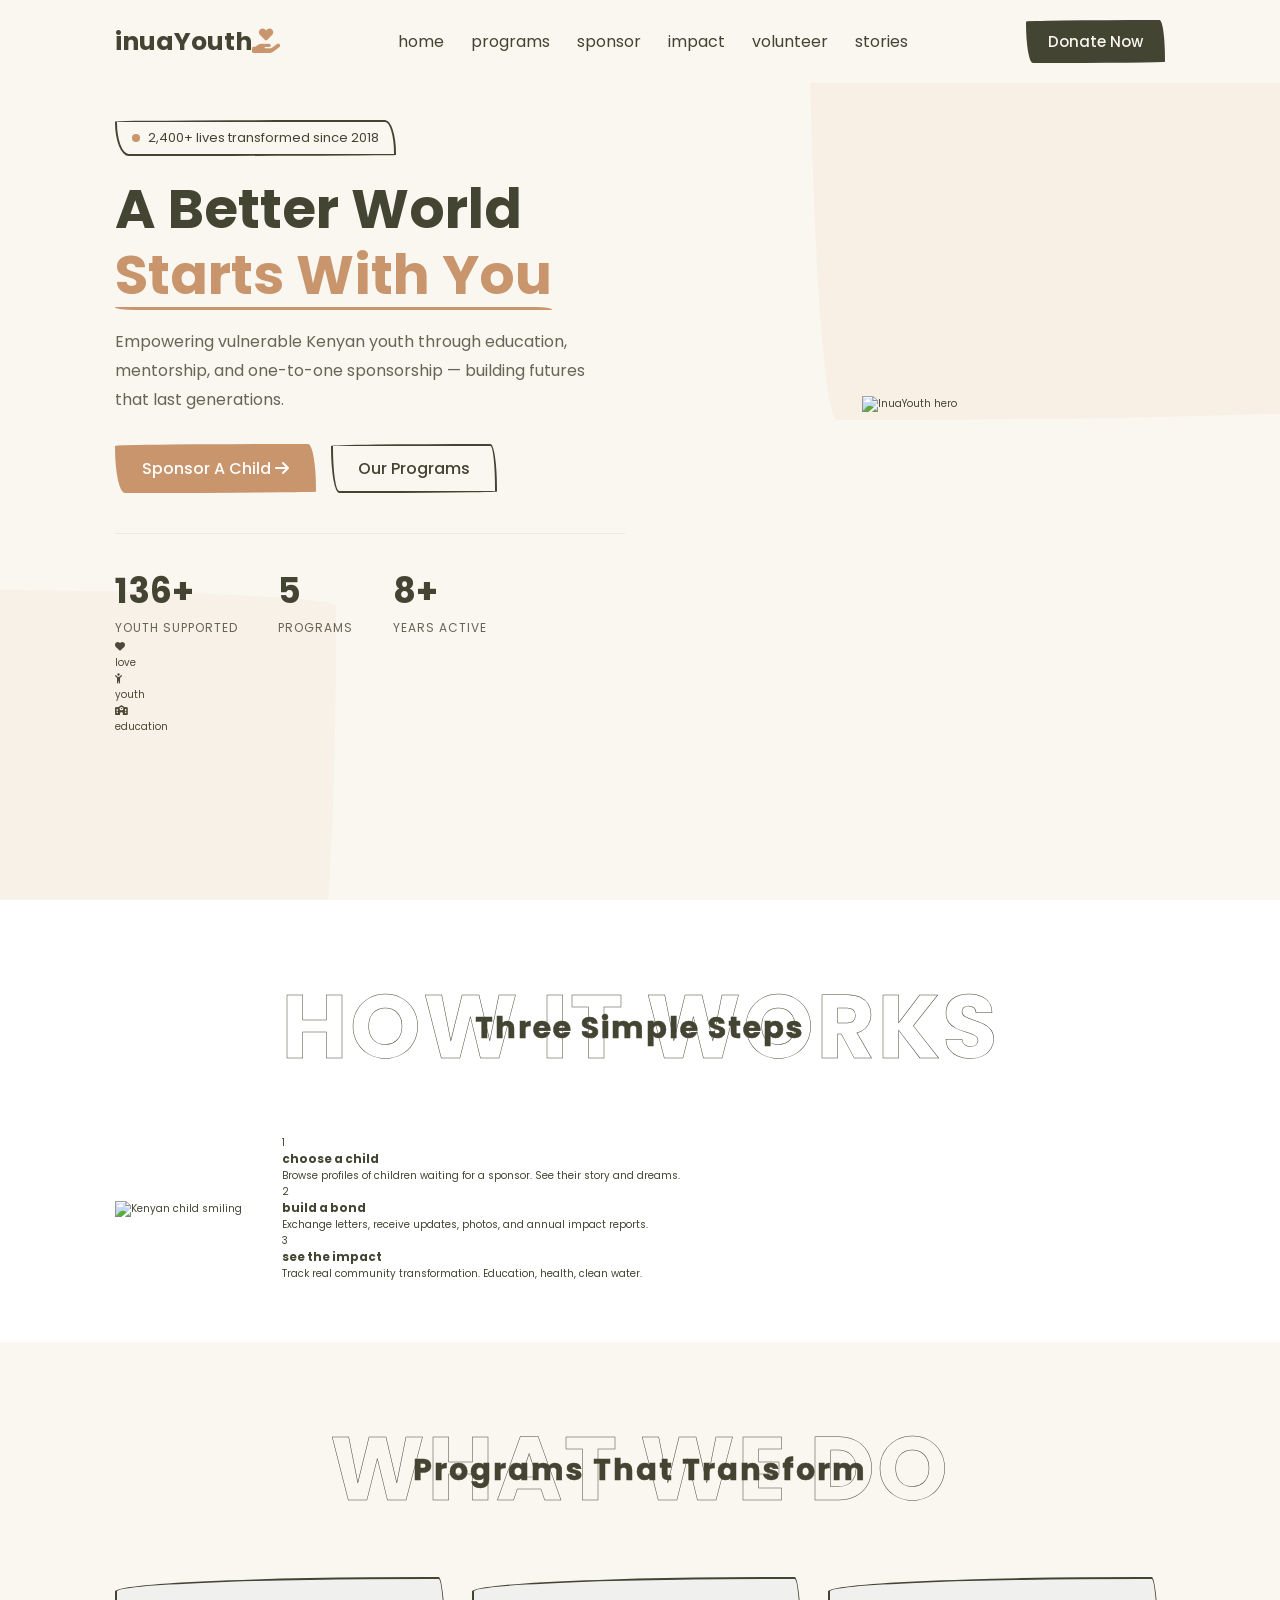
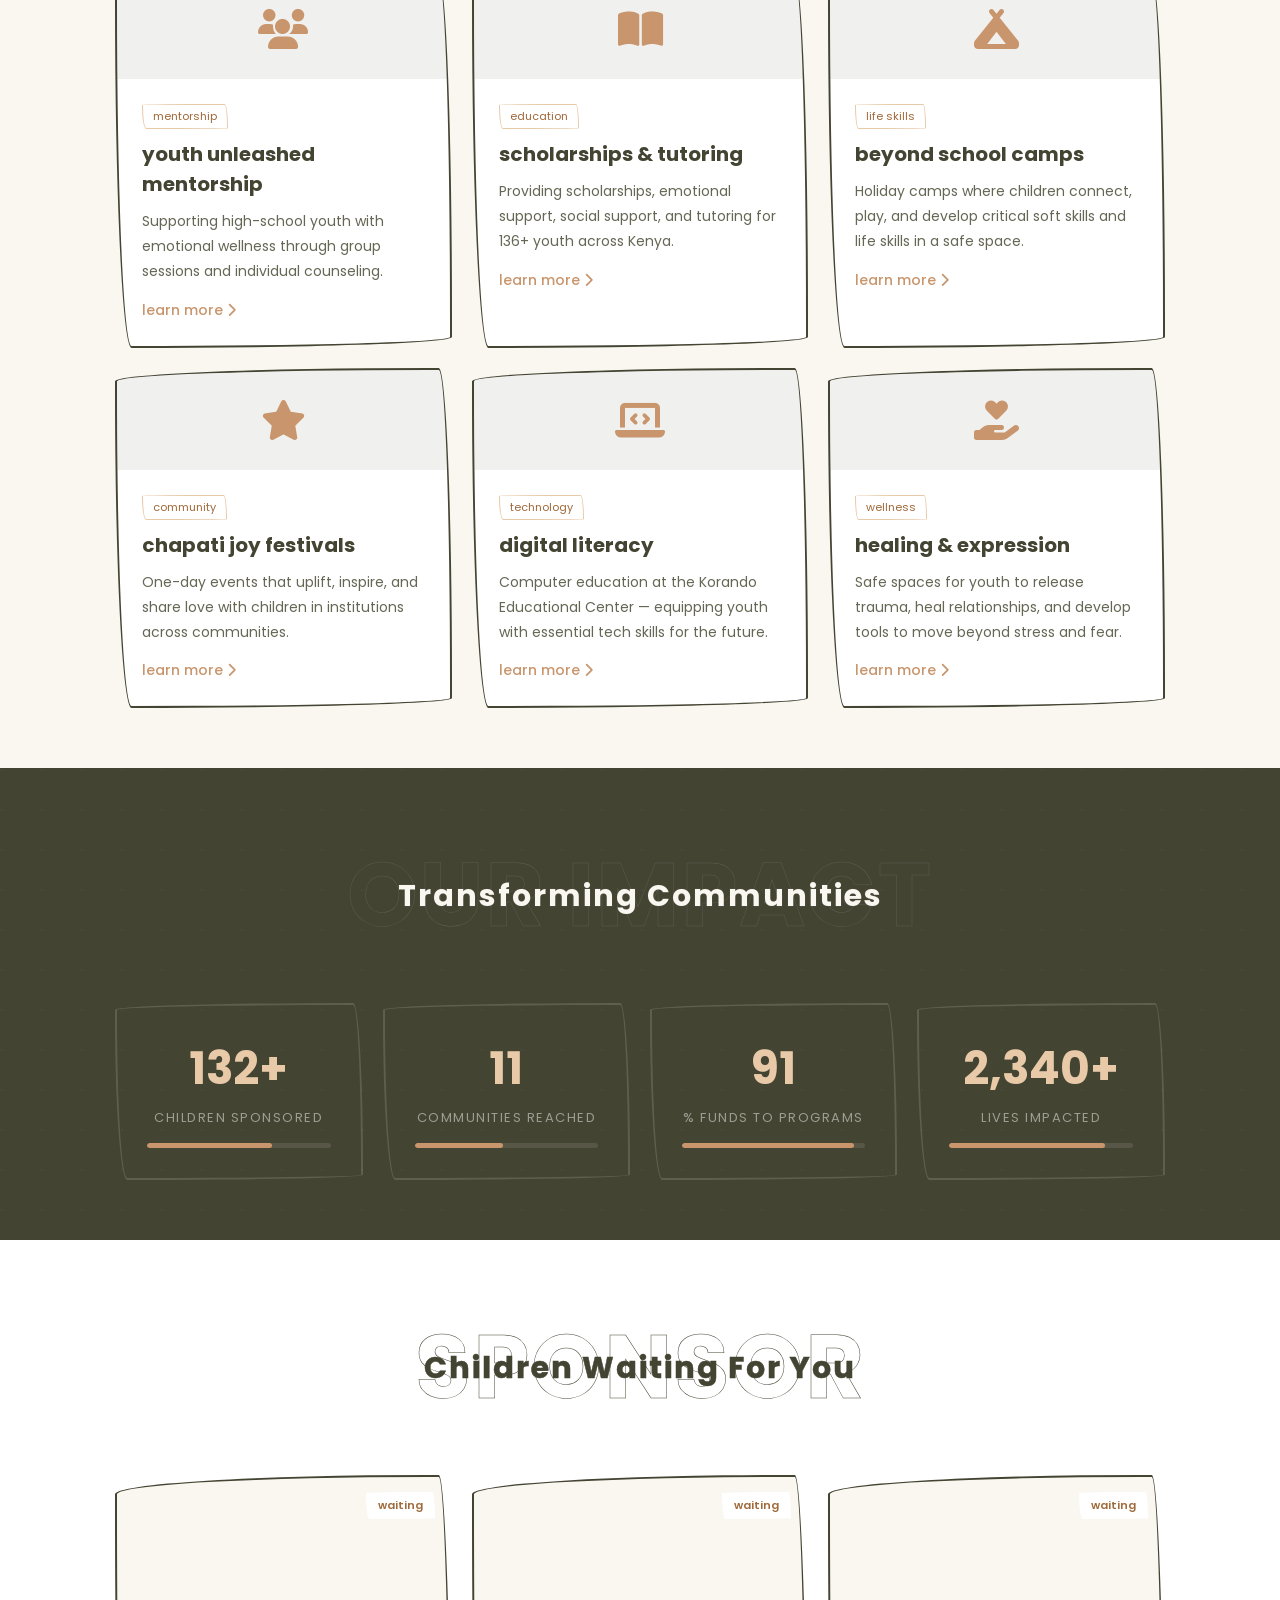
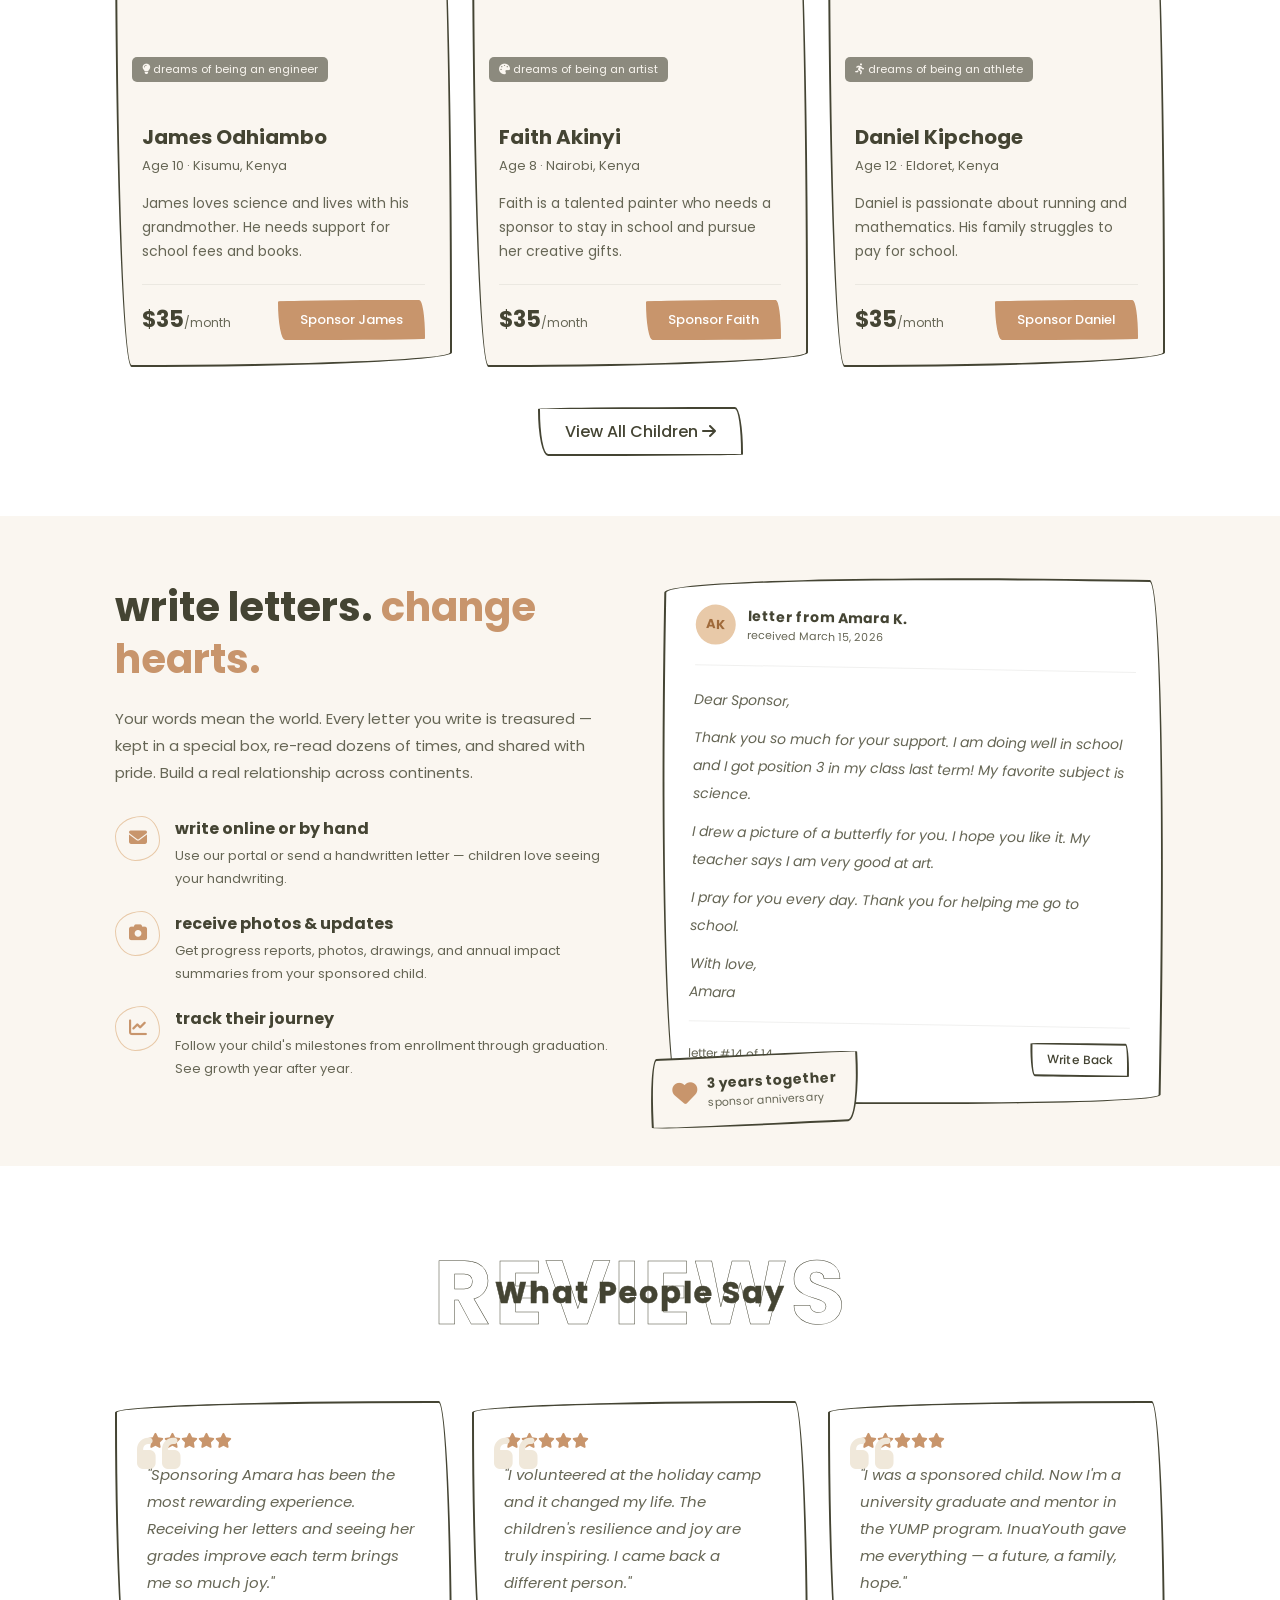
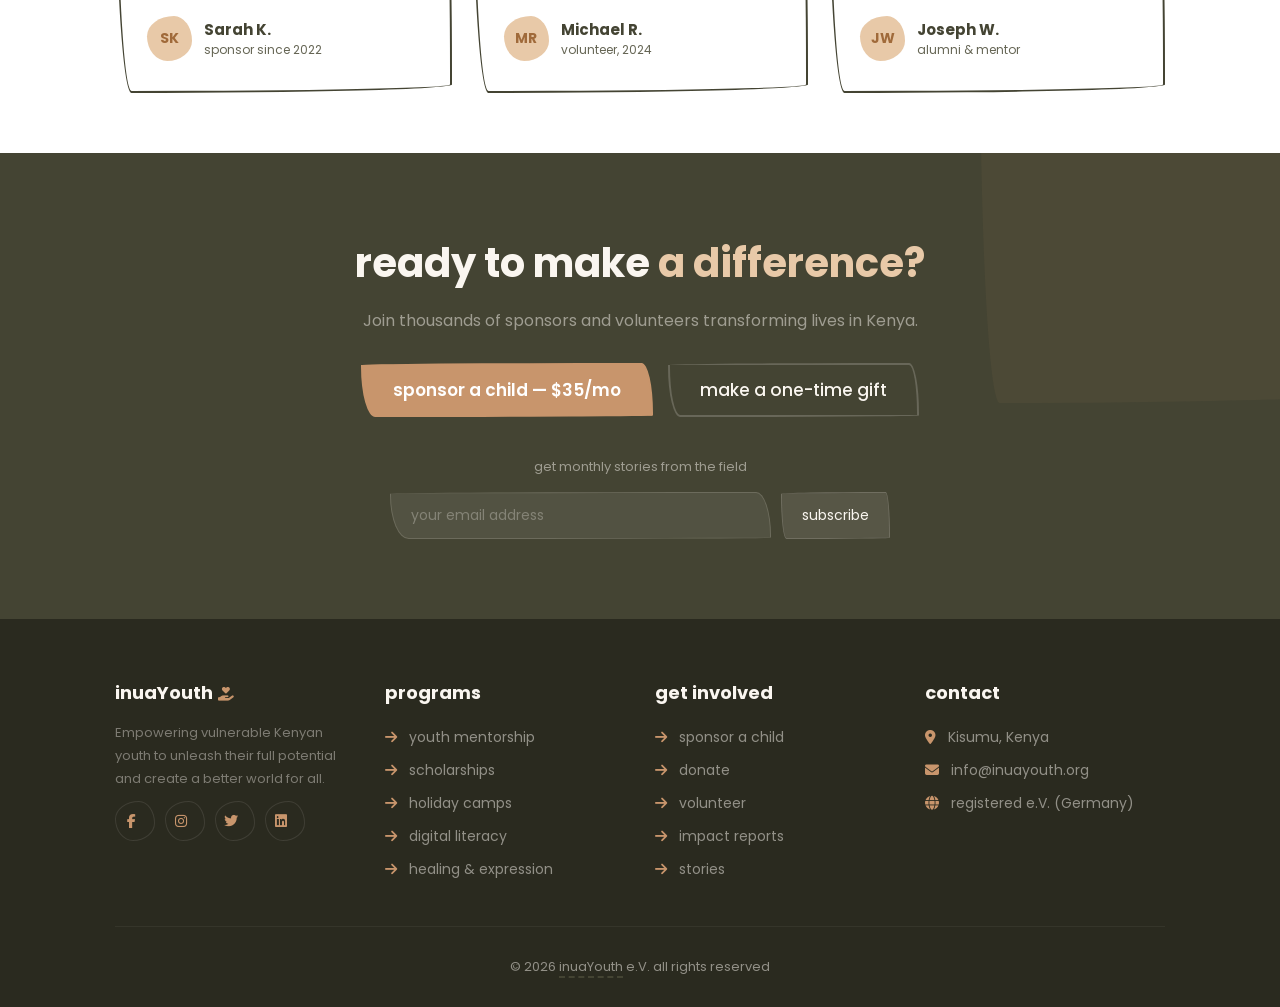
==== index.html @ d1353187 "images" ====
<!DOCTYPE html>
<html lang="en">
<head>
  <meta charset="UTF-8" />
  <meta name="viewport" content="width=device-width, initial-scale=1.0" />
  <title>InuaYouth | A Better World Starts With You</title>
  <meta name="description" content="Empowering vulnerable youth through education, mentorship, sponsorship, and community development." />
  <link rel="stylesheet" href="https://cdnjs.cloudflare.com/ajax/libs/font-awesome/6.5.1/css/all.min.css" />
  <link rel="stylesheet" href="css/styles.css" />
</head>
<body>

  <!-- HEADER -->
  <header class="header" id="navbar">
    <div id="menu-btn" class="fas fa-bars"></div>
    <a href="index.html" class="logo">inuaYouth<i class="fas fa-hand-holding-heart"></i></a>
    <nav class="navbar">
      <a href="#home">home</a>
      <a href="#programs">programs</a>
      <a href="pages/sponsor.html">sponsor</a>
      <a href="pages/community.html">impact</a>
      <a href="pages/volunteer.html">volunteer</a>
      <a href="pages/stories.html">stories</a>
    </nav>
    <a href="pages/donate.html" class="btn btn-filled">donate now</a>
  </header>

  <!-- HOME -->
  <section class="home" id="home">
    <div class="row">
      <div class="content">
        <div class="tag">
          <span class="dot"></span>
          2,400+ lives transformed since 2018
        </div>
        <h3>a better world <em>starts with you</em></h3>
        <p>Empowering vulnerable Kenyan youth through education, mentorship, and one-to-one sponsorship — building futures that last generations.</p>
        <div class="btn-group">
          <a href="pages/sponsor.html" class="btn btn-accent">sponsor a child <i class="fas fa-arrow-right"></i></a>
          <a href="#programs" class="btn">our programs</a>
        </div>
        <div class="stats">
          <div class="stat">
            <h4 class="counter" data-target="136">0</h4>
            <p>youth supported</p>
          </div>
          <div class="stat">
            <h4>5</h4>
            <p>programs</p>
          </div>
          <div class="stat">
            <h4>8+</h4>
            <p>years active</p>
          </div>
        </div>
      </div>

      <div class="image" style="flex:1 1 42rem;text-align:center;padding-top:5rem;">
        <img src="assets/images/hero-illustration.png" class="hero-float-img" alt="InuaYouth hero">
      </div>

    </div>

    <div class="image-slider">
      <div class="slider-item">
        <div class="slider-icon"><i class="fas fa-heart"></i></div>
        <span>love</span>
      </div>
      <div class="slider-item">
        <div class="slider-icon"><i class="fas fa-child-reaching"></i></div>
        <span>youth</span>
      </div>
      <div class="slider-item">
        <div class="slider-icon"><i class="fas fa-school"></i></div>
        <span>education</span>
      </div>
    </div>

  </section>

  <!-- HOW IT WORKS -->
  <section class="how-it-works">
    <h1 class="heading">how it works <span>three simple steps</span></h1>
    <div class="row" style="display:flex;align-items:center;flex-wrap:wrap;gap:4rem;">

      <div class="about-image-blob">
        <img src="https://images.unsplash.com/photo-1509099836639-18ba1795216d?w=500&auto=format&fit=crop&q=60&ixlib=rb-4.1.0&ixid=M3wxMjA3fDB8MHxzZWFyY2h8Mnx8YWZyaWNhbiUyMGNoaWxkfGVufDB8fDB8fHww" alt="Kenyan child smiling">
      </div>

      <div class="steps-compact">
        <div class="step-sm">
          <div class="num-sm">1</div>
          <div>
            <h3>choose a child</h3>
            <p>Browse profiles of children waiting for a sponsor. See their story and dreams.</p>
          </div>
        </div>
        <div class="step-sm">
          <div class="num-sm">2</div>
          <div>
            <h3>build a bond</h3>
            <p>Exchange letters, receive updates, photos, and annual impact reports.</p>
          </div>
        </div>
        <div class="step-sm">
          <div class="num-sm">3</div>
          <div>
            <h3>see the impact</h3>
            <p>Track real community transformation. Education, health, clean water.</p>
          </div>
        </div>
      </div>

    </div>
  </section>

  <!-- PROGRAMS -->
  <section class="programs" id="programs">
    <h1 class="heading">what we do <span>programs that transform</span></h1>
    <div class="box-container">
      <div class="box">
        <div class="icon-area"><i class="fas fa-users"></i></div>
        <div class="content">
          <span class="tag">mentorship</span>
          <h3>youth unleashed mentorship</h3>
          <p>Supporting high-school youth with emotional wellness through group sessions and individual counseling.</p>
          <a href="#">learn more <i class="fas fa-chevron-right"></i></a>
        </div>
      </div>
      <div class="box">
        <div class="icon-area"><i class="fas fa-book-open"></i></div>
        <div class="content">
          <span class="tag">education</span>
          <h3>scholarships & tutoring</h3>
          <p>Providing scholarships, emotional support, social support, and tutoring for 136+ youth across Kenya.</p>
          <a href="#">learn more <i class="fas fa-chevron-right"></i></a>
        </div>
      </div>
      <div class="box">
        <div class="icon-area"><i class="fas fa-campground"></i></div>
        <div class="content">
          <span class="tag">life skills</span>
          <h3>beyond school camps</h3>
          <p>Holiday camps where children connect, play, and develop critical soft skills and life skills in a safe space.</p>
          <a href="#">learn more <i class="fas fa-chevron-right"></i></a>
        </div>
      </div>
      <div class="box">
        <div class="icon-area"><i class="fas fa-star"></i></div>
        <div class="content">
          <span class="tag">community</span>
          <h3>chapati joy festivals</h3>
          <p>One-day events that uplift, inspire, and share love with children in institutions across communities.</p>
          <a href="#">learn more <i class="fas fa-chevron-right"></i></a>
        </div>
      </div>
      <div class="box">
        <div class="icon-area"><i class="fas fa-laptop-code"></i></div>
        <div class="content">
          <span class="tag">technology</span>
          <h3>digital literacy</h3>
          <p>Computer education at the Korando Educational Center — equipping youth with essential tech skills for the future.</p>
          <a href="#">learn more <i class="fas fa-chevron-right"></i></a>
        </div>
      </div>
      <div class="box">
        <div class="icon-area"><i class="fas fa-hand-holding-heart"></i></div>
        <div class="content">
          <span class="tag">wellness</span>
          <h3>healing & expression</h3>
          <p>Safe spaces for youth to release trauma, heal relationships, and develop tools to move beyond stress and fear.</p>
          <a href="#">learn more <i class="fas fa-chevron-right"></i></a>
        </div>
      </div>
    </div>
  </section>

  <!-- IMPACT -->
  <section class="impact">
    <h1 class="heading">our impact <span>transforming communities</span></h1>
    <div class="stats-grid">
      <div class="stat-box">
        <h4 class="counter" data-target="136">0</h4>
        <p>children sponsored</p>
        <div class="bar"><div class="fill" style="width:68%"></div></div>
      </div>
      <div class="stat-box">
        <h4 class="counter" data-target="12">0</h4>
        <p>communities reached</p>
        <div class="bar"><div class="fill" style="width:48%"></div></div>
      </div>
      <div class="stat-box">
        <h4 class="counter" data-target="94">0</h4>
        <p>% funds to programs</p>
        <div class="bar"><div class="fill" style="width:94%"></div></div>
      </div>
      <div class="stat-box">
        <h4 class="counter" data-target="2400">0</h4>
        <p>lives impacted</p>
        <div class="bar"><div class="fill" style="width:85%"></div></div>
      </div>
    </div>
  </section>

  <!-- SPONSOR CHILDREN -->
  <section class="sponsor-children">
    <h1 class="heading">sponsor <span>children waiting for you</span></h1>
    <div class="children-grid">
      <div class="child-card">
        <div class="card-img" style="background-image:url('https://images.unsplash.com/photo-1528502668750-88ba58015b2f?w=500&auto=format&fit=crop&q=60')">
          <span class="badge">waiting</span>
          <span class="dream"><i class="fas fa-lightbulb"></i> dreams of being an engineer</span>
        </div>
        <div class="card-body">
          <h3>James Odhiambo</h3>
          <p class="meta">Age 10 · Kisumu, Kenya</p>
          <p>James loves science and lives with his grandmother. He needs support for school fees and books.</p>
          <div class="card-footer">
            <span class="price">$35<small>/month</small></span>
            <a href="pages/sponsor.html" class="btn btn-accent" style="margin:0;padding:.8rem 2rem;font-size:1.3rem">sponsor James</a>
          </div>
        </div>
      </div>
      <div class="child-card">
        <div class="card-img" style="background-image:url('https://images.unsplash.com/photo-1559315558-6fbcbd3cf22d?w=500&auto=format&fit=crop&q=60')">
          <span class="badge">waiting</span>
          <span class="dream"><i class="fas fa-palette"></i> dreams of being an artist</span>
        </div>
        <div class="card-body">
          <h3>Faith Akinyi</h3>
          <p class="meta">Age 8 · Nairobi, Kenya</p>
          <p>Faith is a talented painter who needs a sponsor to stay in school and pursue her creative gifts.</p>
          <div class="card-footer">
            <span class="price">$35<small>/month</small></span>
            <a href="pages/sponsor.html" class="btn btn-accent" style="margin:0;padding:.8rem 2rem;font-size:1.3rem">sponsor Faith</a>
          </div>
        </div>
      </div>
      <div class="child-card">
        <div class="card-img" style="background-image:url('https://images.unsplash.com/photo-1617057119499-aea7d3eaef02?w=500&auto=format&fit=crop&q=60')">
          <span class="badge">waiting</span>
          <span class="dream"><i class="fas fa-running"></i> dreams of being an athlete</span>
        </div>
        <div class="card-body">
          <h3>Daniel Kipchoge</h3>
          <p class="meta">Age 12 · Eldoret, Kenya</p>
          <p>Daniel is passionate about running and mathematics. His family struggles to pay for school.</p>
          <div class="card-footer">
            <span class="price">$35<small>/month</small></span>
            <a href="pages/sponsor.html" class="btn btn-accent" style="margin:0;padding:.8rem 2rem;font-size:1.3rem">sponsor Daniel</a>
          </div>
        </div>
      </div>
    </div>
    <div style="text-align:center;margin-top:4rem;">
      <a href="pages/sponsor.html" class="btn">view all children <i class="fas fa-arrow-right"></i></a>
    </div>
  </section>

  <!-- LETTERS -->
  <section class="letters">
    <div class="row">
      <div class="content">
        <h2>write letters. <em>change hearts.</em></h2>
        <p>Your words mean the world. Every letter you write is treasured — kept in a special box, re-read dozens of times, and shared with pride. Build a real relationship across continents.</p>
        <div class="features">
          <div class="feature">
            <div class="icon"><i class="fas fa-envelope"></i></div>
            <div>
              <h4>write online or by hand</h4>
              <p>Use our portal or send a handwritten letter — children love seeing your handwriting.</p>
            </div>
          </div>
          <div class="feature">
            <div class="icon"><i class="fas fa-camera"></i></div>
            <div>
              <h4>receive photos & updates</h4>
              <p>Get progress reports, photos, drawings, and annual impact summaries from your sponsored child.</p>
            </div>
          </div>
          <div class="feature">
            <div class="icon"><i class="fas fa-chart-line"></i></div>
            <div>
              <h4>track their journey</h4>
              <p>Follow your child's milestones from enrollment through graduation. See growth year after year.</p>
            </div>
          </div>
        </div>
      </div>

      <div class="image">
        <div class="letter-card">
          <div class="letter-header">
            <div class="avatar">AK</div>
            <div>
              <h4>letter from Amara K.</h4>
              <p>received March 15, 2026</p>
            </div>
          </div>
          <div class="letter-body">
            <p>Dear Sponsor,</p>
            <p>Thank you so much for your support. I am doing well in school and I got position 3 in my class last term! My favorite subject is science.</p>
            <p>I drew a picture of a butterfly for you. I hope you like it. My teacher says I am very good at art.</p>
            <p>I pray for you every day. Thank you for helping me go to school.</p>
            <p>With love,<br>Amara</p>
          </div>
          <div class="letter-footer">
            <span>letter #14 of 14</span>
            <a href="#" class="btn" style="margin:0;padding:.6rem 1.5rem;font-size:1.2rem">write back</a>
          </div>
        </div>
        <div class="anniversary-badge">
          <i class="fas fa-heart"></i>
          <div>
            <h5>3 years together</h5>
            <p>sponsor anniversary</p>
          </div>
        </div>
      </div>
    </div>
  </section>

  <!-- REVIEWS -->
  <section class="reviews">
    <h1 class="heading">reviews <span>what people say</span></h1>
    <div class="review-grid">
      <div class="review-box">
        <span class="quote-mark"><i class="fas fa-quote-left"></i></span>
        <div class="stars">
          <i class="fas fa-star"></i><i class="fas fa-star"></i><i class="fas fa-star"></i><i class="fas fa-star"></i><i class="fas fa-star"></i>
        </div>
        <p>"Sponsoring Amara has been the most rewarding experience. Receiving her letters and seeing her grades improve each term brings me so much joy."</p>
        <div class="reviewer">
          <div class="avatar">SK</div>
          <div>
            <h4>Sarah K.</h4>
            <span>sponsor since 2022</span>
          </div>
        </div>
      </div>
      <div class="review-box">
        <span class="quote-mark"><i class="fas fa-quote-left"></i></span>
        <div class="stars">
          <i class="fas fa-star"></i><i class="fas fa-star"></i><i class="fas fa-star"></i><i class="fas fa-star"></i><i class="fas fa-star"></i>
        </div>
        <p>"I volunteered at the holiday camp and it changed my life. The children's resilience and joy are truly inspiring. I came back a different person."</p>
        <div class="reviewer">
          <div class="avatar">MR</div>
          <div>
            <h4>Michael R.</h4>
            <span>volunteer, 2024</span>
          </div>
        </div>
      </div>
      <div class="review-box">
        <span class="quote-mark"><i class="fas fa-quote-left"></i></span>
        <div class="stars">
          <i class="fas fa-star"></i><i class="fas fa-star"></i><i class="fas fa-star"></i><i class="fas fa-star"></i><i class="fas fa-star"></i>
        </div>
        <p>"I was a sponsored child. Now I'm a university graduate and mentor in the YUMP program. InuaYouth gave me everything — a future, a family, hope."</p>
        <div class="reviewer">
          <div class="avatar">JW</div>
          <div>
            <h4>Joseph W.</h4>
            <span>alumni & mentor</span>
          </div>
        </div>
      </div>
    </div>
  </section>

  <!-- CTA -->
  <section class="cta">
    <h2>ready to make <em>a difference?</em></h2>
    <p>Join thousands of sponsors and volunteers transforming lives in Kenya.</p>
    <div class="btn-group">
      <a href="pages/sponsor.html" class="btn-cta">sponsor a child — $35/mo</a>
      <a href="pages/donate.html" class="btn-outline">make a one-time gift</a>
    </div>
    <div class="newsletter">
      <p>get monthly stories from the field</p>
      <form onsubmit="event.preventDefault();this.querySelector('button').textContent='subscribed!';this.querySelector('input').value='';">
        <input type="email" placeholder="your email address" />
        <button type="submit">subscribe</button>
      </form>
    </div>
  </section>

  <!-- FOOTER -->
  <section class="footer">
    <div class="box-container">
      <div class="box">
        <h3>inuaYouth<i class="fas fa-hand-holding-heart" style="color:var(--accent);margin-left:.5rem;font-size:1.4rem"></i></h3>
        <p style="font-size:1.3rem;line-height:1.8;color:rgba(250,246,240,.4)">Empowering vulnerable Kenyan youth to unleash their full potential and create a better world for all.</p>
        <div class="social-links">
          <a href="#"><i class="fab fa-facebook-f"></i></a>
          <a href="#"><i class="fab fa-instagram"></i></a>
          <a href="#"><i class="fab fa-twitter"></i></a>
          <a href="#"><i class="fab fa-linkedin"></i></a>
        </div>
      </div>
      <div class="box">
        <h3>programs</h3>
        <a href="#"><i class="fas fa-arrow-right"></i> youth mentorship</a>
        <a href="#"><i class="fas fa-arrow-right"></i> scholarships</a>
        <a href="#"><i class="fas fa-arrow-right"></i> holiday camps</a>
        <a href="#"><i class="fas fa-arrow-right"></i> digital literacy</a>
        <a href="#"><i class="fas fa-arrow-right"></i> healing & expression</a>
      </div>
      <div class="box">
        <h3>get involved</h3>
        <a href="pages/sponsor.html"><i class="fas fa-arrow-right"></i> sponsor a child</a>
        <a href="pages/donate.html"><i class="fas fa-arrow-right"></i> donate</a>
        <a href="pages/volunteer.html"><i class="fas fa-arrow-right"></i> volunteer</a>
        <a href="pages/community.html"><i class="fas fa-arrow-right"></i> impact reports</a>
        <a href="pages/stories.html"><i class="fas fa-arrow-right"></i> stories</a>
      </div>
      <div class="box">
        <h3>contact</h3>
        <a href="#"><i class="fas fa-map-marker-alt"></i> Kisumu, Kenya</a>
        <a href="#"><i class="fas fa-envelope"></i> info@inuayouth.org</a>
        <a href="#"><i class="fas fa-globe"></i> registered e.V. (Germany)</a>
      </div>
    </div>
    <div class="credit">&copy; 2026 <span style="border-bottom:var(--border-hover)">inuaYouth</span> e.V. all rights reserved</div>
  </section>

  <script src="js/main.js"></script>
</body>
</html>
---- css/styles.css ----
@import url('https://fonts.googleapis.com/css2?family=Poppins:wght@100;300;400;500;600;700;800&display=swap');

:root {
  --main: #443;
  --main-light: #665;
  --main-faded: rgba(68,68,51,0.08);
  --accent: #c8956c;
  --accent-light: #e8c9a8;
  --accent-dark: #a06a3a;
  --cream: #faf6f0;
  --cream-dark: #f0e8da;
  --white: #fff;
  --blob: 95% 4% 97% 5% / 4% 94% 3% 95%;
  --blob-hover: 4% 95% 6% 95% / 95% 4% 92% 5%;
  --blob-soft: 60% 40% 55% 45% / 45% 55% 45% 55%;
  --border: .2rem solid var(--main);
  --border-hover: .2rem dashed var(--main);
  --border-accent: .2rem solid var(--accent);
}

* {
  font-family: 'Poppins', sans-serif;
  margin: 0; padding: 0;
  box-sizing: border-box;
  outline: none; border: none; text-decoration: none;
}

html {
  font-size: 62.5%;
  overflow-x: hidden;
  scroll-padding-top: 7rem;
  scroll-behavior: smooth;
}

body {
  background: var(--cream);
  color: var(--main);
}

::selection {
  background: var(--accent);
  color: var(--white);
}

::-webkit-scrollbar { width: 8px; }
::-webkit-scrollbar-track { background: var(--cream); }
::-webkit-scrollbar-thumb { background: var(--main); border-radius: 4px; }

/* ===== REUSABLE ===== */

.section-padding { padding: 6rem 9%; }

.heading {
  font-size: 9rem;
  text-transform: uppercase;
  color: transparent;
  -webkit-text-stroke: .05rem var(--main);
  letter-spacing: .2rem;
  text-align: center;
  pointer-events: none;
  position: relative;
  margin-bottom: 4rem;
}
.heading span {
  position: absolute;
  top: 50%; left: 50%;
  transform: translate(-50%, -50%);
  width: 100%;
  color: var(--main);
  font-size: 3rem;
  text-transform: capitalize;
}

.btn {
  display: inline-block;
  padding: 1rem 2.5rem;
  border: var(--border);
  border-radius: var(--blob);
  color: var(--main);
  background: none;
  cursor: pointer;
  font-size: 1.6rem;
  font-weight: 500;
  text-transform: capitalize;
  transition: all .3s ease;
}
.btn:hover {
  border-radius: var(--blob-hover);
  border: var(--border-hover);
}
.btn-filled {
  background: var(--main);
  color: var(--cream);
  border-color: var(--main);
}
.btn-filled:hover {
  background: var(--main-light);
  border-color: var(--main-light);
  border-style: dashed;
  border-radius: var(--blob-hover);
}
.btn-accent {
  background: var(--accent);
  color: var(--white);
  border-color: var(--accent);
}
.btn-accent:hover {
  background: var(--accent-dark);
  border-color: var(--accent-dark);
  border-style: dashed;
  border-radius: var(--blob-hover);
}

/* ===== ANIMATIONS ===== */

@keyframes float {
  0%,100% { transform: translateY(0); }
  50% { transform: translateY(-2rem); }
}
@keyframes float-slow {
  0%,100% { transform: translateY(0) rotate(0deg); }
  50% { transform: translateY(-3rem) rotate(2deg); }
}
@keyframes morph {
  0%,100% { border-radius: var(--blob); }
  50% { border-radius: var(--blob-hover); }
}
@keyframes fade-up {
  from { opacity: 0; transform: translateY(3rem); }
  to { opacity: 1; transform: translateY(0); }
}
@keyframes pulse-dot {
  0%,100% { transform: scale(1); opacity: 1; }
  50% { transform: scale(1.5); opacity: .5; }
}

.animate-float { animation: float 4s ease-in-out infinite; }
.animate-float-slow { animation: float-slow 6s ease-in-out infinite; }
.animate-morph { animation: morph 8s ease-in-out infinite; }

/* Scroll reveal */
.reveal {
  opacity: 0; transform: translateY(3rem);
  transition: opacity .8s ease, transform .8s ease;
}
.reveal.visible { opacity: 1; transform: translateY(0); }

/* ===== HEADER ===== */

.header {
  position: fixed; top: 0; left: 0; right: 0;
  display: flex; align-items: center; justify-content: space-between;
  z-index: 1000;
  background: var(--cream);
  padding: 2rem 9%;
  transition: all .3s ease;
}
.header.scrolled {
  box-shadow: 0 .5rem 2rem rgba(68,68,51,.08);
  padding: 1.5rem 9%;
}
.header .logo {
  color: var(--main);
  font-size: 2.5rem;
  font-weight: 700;
}
.header .logo i { color: var(--accent); }
.header .navbar a {
  margin: 0 1.2rem;
  font-size: 1.6rem;
  color: var(--main);
  font-weight: 400;
  position: relative;
}
.header .navbar a::after {
  content: '';
  position: absolute; bottom: -.3rem; left: 0;
  width: 0; height: 2px;
  background: var(--accent);
  transition: width .3s ease;
}
.header .navbar a:hover::after,
.header .navbar a.active::after { width: 100%; }
.header .btn { margin-top: 0; font-size: 1.5rem; padding: .8rem 2rem; }

#menu-btn {
  font-size: 2.5rem; color: var(--main);
  cursor: pointer; display: none;
}

/* ===== HOME ===== */

.home {
  min-height: 100vh;
  padding: 12rem 9% 6rem;
  position: relative;
  overflow: hidden;
}
.home::before {
  content: '';
  position: absolute; top: -20%; right: -10%;
  width: 60rem; height: 60rem;
  background: var(--accent-light);
  border-radius: var(--blob);
  opacity: .15;
  animation: morph 12s ease-in-out infinite;
}
.home::after {
  content: '';
  position: absolute; bottom: -10%; left: -5%;
  width: 40rem; height: 40rem;
  background: var(--accent);
  border-radius: var(--blob-hover);
  opacity: .06;
  animation: morph 10s ease-in-out infinite reverse;
}
.home .row {
  display: flex; align-items: center;
  flex-wrap: wrap; gap: 3rem;
  position: relative; z-index: 1;
}
.home .row .content { flex: 1 1 42rem; }
.home .row .content .tag {
  display: inline-flex; align-items: center; gap: .8rem;
  padding: .6rem 1.5rem;
  border: var(--border);
  border-radius: var(--blob);
  font-size: 1.3rem;
  margin-bottom: 2rem;
}
.home .row .content .tag .dot {
  width: .8rem; height: .8rem;
  background: var(--accent);
  border-radius: 50%;
  animation: pulse-dot 2s infinite;
}
.home .row .content h3 {
  font-size: 5.5rem;
  color: var(--main);
  text-transform: capitalize;
  line-height: 1.2;
  margin-bottom: 2rem;
}
.home .row .content h3 em {
  color: var(--accent);
  font-style: normal;
  position: relative;
}
.home .row .content h3 em::after {
  content: '';
  position: absolute; bottom: .3rem; left: 0;
  width: 100%; height: .3rem;
  background: var(--accent);
  border-radius: var(--blob);
}
.home .row .content p {
  font-size: 1.6rem;
  color: var(--main-light);
  line-height: 1.8;
  max-width: 50rem;
  margin-bottom: 3rem;
}
.home .row .content .btn-group {
  display: flex; flex-wrap: wrap; gap: 1.5rem;
}
.home .row .content .stats {
  display: flex; gap: 4rem;
  margin-top: 4rem; padding-top: 3rem;
  border-top: 1px solid var(--main-faded);
}
.home .row .content .stats .stat h4 {
  font-size: 3.5rem; color: var(--main);
}
.home .row .content .stats .stat p {
  font-size: 1.2rem; color: var(--main-light);
  text-transform: uppercase; letter-spacing: .1rem;
  margin: 0;
}
.home .row .image {
  flex: 1 1 42rem;
  text-align: center;
  position: relative;
}
.home .row .image .hero-card {
  background: var(--white);
  border: var(--border);
  border-radius: var(--blob);
  padding: 3rem;
  max-width: 40rem;
  margin: 0 auto;
  animation: float 6s ease-in-out infinite;
  position: relative;
}
.home .row .image .hero-card .quote-icon {
  position: absolute; top: 1.5rem; left: 2rem;
  font-size: 4rem; color: var(--cream-dark);
}
.home .row .image .hero-card .child-info {
  display: flex; align-items: center; gap: 1.5rem;
  margin-bottom: 2rem;
}
.home .row .image .hero-card .child-info .avatar {
  width: 6rem; height: 6rem;
  border-radius: var(--blob);
  background: var(--accent-light);
  display: flex; align-items: center; justify-content: center;
  font-size: 2rem; font-weight: 700; color: var(--accent-dark);
}
.home .row .image .hero-card .child-info h4 { font-size: 1.8rem; }
.home .row .image .hero-card .child-info p { font-size: 1.3rem; color: var(--main-light); margin: 0; }
.home .row .image .hero-card blockquote {
  font-size: 1.5rem; color: var(--main-light);
  line-height: 1.8; font-style: italic;
  margin-bottom: 2rem;
}
.home .row .image .hero-card .card-stats {
  display: flex; gap: 1rem;
}
.home .row .image .hero-card .card-stats .card-stat {
  flex: 1;
  padding: 1rem;
  border: 1px solid var(--main-faded);
  border-radius: var(--blob-soft);
  text-align: center;
}
.home .row .image .hero-card .card-stats .card-stat h5 {
  font-size: 1.6rem; color: var(--accent);
}
.home .row .image .hero-card .card-stats .card-stat p {
  font-size: 1.1rem; color: var(--main-light); margin: 0;
}
.home .row .image .float-badge {
  position: absolute;
  background: var(--white);
  border: var(--border);
  border-radius: var(--blob-hover);
  padding: 1.2rem 2rem;
  font-size: 1.3rem; font-weight: 600;
  animation: float-slow 5s ease-in-out infinite;
}
.home .row .image .float-badge.top-right { top: -1rem; right: 0; }
.home .row .image .float-badge.bottom-left { bottom: -1rem; left: 0; }
.home .row .image .float-badge i { color: var(--accent); margin-right: .5rem; }

/* ===== HOW IT WORKS ===== */

.how-it-works {
  padding: 6rem 9%;
  background: var(--white);
}
.how-it-works .steps {
  display: flex; flex-wrap: wrap;
  gap: 2rem; justify-content: center;
}
.how-it-works .steps .step {
  flex: 1 1 30rem;
  padding: 3rem;
  border: var(--border);
  border-radius: var(--blob);
  text-align: center;
  transition: all .3s ease;
}
.how-it-works .steps .step:hover {
  border: var(--border-hover);
  border-radius: var(--blob-hover);
  transform: translateY(-.5rem);
}
.how-it-works .steps .step .num {
  width: 5rem; height: 5rem;
  border: var(--border-accent);
  border-radius: var(--blob);
  display: inline-flex; align-items: center; justify-content: center;
  font-size: 2rem; font-weight: 700;
  color: var(--accent);
  margin-bottom: 2rem;
}
.how-it-works .steps .step h3 {
  font-size: 2rem; margin-bottom: 1rem;
}
.how-it-works .steps .step p {
  font-size: 1.4rem; color: var(--main-light); line-height: 1.8;
}

/* ===== PROGRAMS ===== */

.programs {
  padding: 6rem 9%;
  background: var(--cream);
}
.programs .box-container {
  display: flex; flex-wrap: wrap;
  gap: 2rem; justify-content: center;
}
.programs .box-container .box {
  flex: 1 1 30rem;
  border: var(--border);
  border-radius: var(--blob);
  overflow: hidden;
  transition: all .3s ease;
  background: var(--white);
}
.programs .box-container .box:hover {
  border: var(--border-hover);
  border-radius: var(--blob-hover);
  transform: translateY(-.5rem);
}
.programs .box-container .box .icon-area {
  padding: 3rem;
  background: var(--main-faded);
  text-align: center;
}
.programs .box-container .box .icon-area i {
  font-size: 4rem; color: var(--accent);
}
.programs .box-container .box .content {
  padding: 2.5rem;
}
.programs .box-container .box .content .tag {
  display: inline-block;
  padding: .3rem 1rem;
  font-size: 1.1rem;
  border: 1px solid var(--accent-light);
  border-radius: var(--blob);
  color: var(--accent-dark);
  margin-bottom: 1rem;
}
.programs .box-container .box .content h3 {
  font-size: 2rem; margin-bottom: 1rem;
}
.programs .box-container .box .content p {
  font-size: 1.4rem; color: var(--main-light);
  line-height: 1.8; margin-bottom: 1.5rem;
}
.programs .box-container .box .content a {
  font-size: 1.4rem; color: var(--accent); font-weight: 500;
}
.programs .box-container .box .content a:hover { color: var(--accent-dark); }

/* ===== IMPACT ===== */

.impact {
  padding: 6rem 9%;
  background: var(--main);
  color: var(--cream);
  position: relative;
  overflow: hidden;
}
.impact::before {
  content: '';
  position: absolute; top: 0; left: 0; right: 0; bottom: 0;
  background-image: radial-gradient(circle at 2px 2px, rgba(250,246,240,.03) 1px, transparent 0);
  background-size: 4rem 4rem;
}
.impact .heading {
  -webkit-text-stroke-color: rgba(250,246,240,.15);
}
.impact .heading span { color: var(--cream); }
.impact .stats-grid {
  display: flex; flex-wrap: wrap;
  gap: 2rem; justify-content: center;
  position: relative; z-index: 1;
}
.impact .stats-grid .stat-box {
  flex: 1 1 22rem;
  padding: 3rem;
  border: .2rem solid rgba(250,246,240,.15);
  border-radius: var(--blob);
  text-align: center;
  transition: all .3s ease;
}
.impact .stats-grid .stat-box:hover {
  border-color: var(--accent);
  border-radius: var(--blob-hover);
  border-style: dashed;
}
.impact .stats-grid .stat-box h4 {
  font-size: 4.5rem; color: var(--accent-light);
}
.impact .stats-grid .stat-box p {
  font-size: 1.3rem; color: rgba(250,246,240,.5);
  text-transform: uppercase; letter-spacing: .15rem;
  margin-top: .5rem;
}
.impact .stats-grid .stat-box .bar {
  width: 100%; height: .5rem;
  background: rgba(250,246,240,.1);
  border-radius: 1rem; margin-top: 1.5rem;
  overflow: hidden;
}
.impact .stats-grid .stat-box .bar .fill {
  height: 100%; background: var(--accent);
  border-radius: 1rem;
  transition: width 1.5s ease;
}

/* ===== SPONSOR CHILDREN ===== */

.sponsor-children {
  padding: 6rem 9%;
  background: var(--white);
}
.sponsor-children .children-grid {
  display: flex; flex-wrap: wrap;
  gap: 2rem; justify-content: center;
}
.sponsor-children .children-grid .child-card {
  flex: 1 1 30rem; max-width: 38rem;
  border: var(--border);
  border-radius: var(--blob);
  overflow: hidden;
  background: var(--cream);
  transition: all .3s ease;
}
.sponsor-children .children-grid .child-card:hover {
  border: var(--border-hover);
  border-radius: var(--blob-hover);
  transform: translateY(-.5rem);
}
.sponsor-children .children-grid .child-card .card-img {
  height: 22rem;
  background-size: cover; background-position: center top;
  position: relative;
}
.sponsor-children .children-grid .child-card .card-img .badge {
  position: absolute; top: 1.5rem; right: 1.5rem;
  padding: .5rem 1.2rem;
  background: var(--white);
  border-radius: var(--blob);
  font-size: 1.1rem; font-weight: 600;
  color: var(--accent-dark);
}
.sponsor-children .children-grid .child-card .card-img .dream {
  position: absolute; bottom: 1.5rem; left: 1.5rem;
  padding: .4rem 1rem;
  background: rgba(68,68,51,.6);
  border-radius: .5rem;
  font-size: 1.1rem; color: var(--cream);
}
.sponsor-children .children-grid .child-card .card-body {
  padding: 2.5rem;
}
.sponsor-children .children-grid .child-card .card-body h3 {
  font-size: 2rem; margin-bottom: .3rem;
}
.sponsor-children .children-grid .child-card .card-body .meta {
  font-size: 1.3rem; color: var(--main-light); margin-bottom: 1.5rem;
}
.sponsor-children .children-grid .child-card .card-body p {
  font-size: 1.4rem; color: var(--main-light);
  line-height: 1.7; margin-bottom: 2rem;
}
.sponsor-children .children-grid .child-card .card-body .card-footer {
  display: flex; align-items: center; justify-content: space-between;
  padding-top: 1.5rem;
  border-top: 1px solid var(--main-faded);
}
.sponsor-children .children-grid .child-card .card-body .card-footer .price {
  font-size: 2.2rem; font-weight: 700;
}
.sponsor-children .children-grid .child-card .card-body .card-footer .price small {
  font-size: 1.2rem; font-weight: 400; color: var(--main-light);
}

/* ===== LETTERS ===== */

.letters {
  padding: 6rem 9%;
  background: var(--cream);
}
.letters .row {
  display: flex; align-items: center;
  flex-wrap: wrap; gap: 4rem;
}
.letters .row .content { flex: 1 1 42rem; }
.letters .row .content h2 {
  font-size: 4rem; line-height: 1.3; margin-bottom: 2rem;
}
.letters .row .content h2 em {
  color: var(--accent); font-style: normal;
}
.letters .row .content p {
  font-size: 1.5rem; color: var(--main-light);
  line-height: 1.8; margin-bottom: 3rem;
}
.letters .row .content .features .feature {
  display: flex; align-items: flex-start; gap: 1.5rem;
  margin-bottom: 2rem;
}
.letters .row .content .features .feature .icon {
  width: 4.5rem; height: 4.5rem;
  border: 1px solid var(--accent-light);
  border-radius: var(--blob-soft);
  display: flex; align-items: center; justify-content: center;
  flex-shrink: 0;
}
.letters .row .content .features .feature .icon i {
  font-size: 1.8rem; color: var(--accent);
}
.letters .row .content .features .feature h4 {
  font-size: 1.6rem; margin-bottom: .3rem;
}
.letters .row .content .features .feature p {
  font-size: 1.3rem; margin: 0;
}
.letters .row .image { flex: 1 1 42rem; position: relative; }
.letters .row .image .letter-card {
  background: var(--white);
  border: var(--border);
  border-radius: var(--blob);
  padding: 3rem;
  transform: rotate(1deg);
  transition: all .5s ease;
}
.letters .row .image .letter-card:hover {
  transform: rotate(0deg);
  border: var(--border-hover);
  border-radius: var(--blob-hover);
}
.letters .row .image .letter-card .letter-header {
  display: flex; align-items: center; gap: 1.2rem;
  padding-bottom: 2rem; margin-bottom: 2rem;
  border-bottom: 1px solid var(--main-faded);
}
.letters .row .image .letter-card .letter-header .avatar {
  width: 4rem; height: 4rem;
  border-radius: 50%;
  background: var(--accent-light);
  display: flex; align-items: center; justify-content: center;
  font-size: 1.3rem; font-weight: 700; color: var(--accent-dark);
}
.letters .row .image .letter-card .letter-header h4 { font-size: 1.4rem; }
.letters .row .image .letter-card .letter-header p { font-size: 1.1rem; color: var(--main-light); margin: 0; }
.letters .row .image .letter-card .letter-body p {
  font-size: 1.4rem; color: var(--main-light);
  line-height: 2; font-style: italic;
  margin-bottom: 1rem;
}
.letters .row .image .letter-card .letter-footer {
  display: flex; align-items: center; justify-content: space-between;
  padding-top: 1.5rem; margin-top: 1.5rem;
  border-top: 1px solid var(--main-faded);
}
.letters .row .image .letter-card .letter-footer span { font-size: 1.2rem; color: var(--main-light); }
.letters .row .image .anniversary-badge {
  position: absolute; bottom: -2rem; left: -1rem;
  background: var(--cream);
  border: var(--border);
  border-radius: var(--blob-hover);
  padding: 1.5rem 2rem;
  transform: rotate(-3deg);
  display: flex; align-items: center; gap: 1rem;
}
.letters .row .image .anniversary-badge i { font-size: 2.5rem; color: var(--accent); }
.letters .row .image .anniversary-badge h5 { font-size: 1.4rem; }
.letters .row .image .anniversary-badge p { font-size: 1.1rem; color: var(--main-light); margin: 0; }

/* ===== REVIEWS ===== */

.reviews {
  padding: 6rem 9%;
  background: var(--white);
}
.reviews .review-grid {
  display: flex; flex-wrap: wrap;
  gap: 2rem; justify-content: center;
}
.reviews .review-grid .review-box {
  flex: 1 1 30rem; max-width: 40rem;
  border: var(--border);
  border-radius: var(--blob);
  padding: 3rem;
  position: relative;
  transition: all .3s ease;
}
.reviews .review-grid .review-box:hover {
  border: var(--border-hover);
  border-radius: var(--blob-hover);
}
.reviews .review-grid .review-box .quote-mark {
  position: absolute; top: 1.5rem; left: 2rem;
  font-size: 5rem; color: var(--cream-dark);
}
.reviews .review-grid .review-box .stars {
  margin-bottom: 1rem;
}
.reviews .review-grid .review-box .stars i {
  font-size: 1.5rem; color: var(--accent);
}
.reviews .review-grid .review-box p {
  font-size: 1.5rem; color: var(--main-light);
  line-height: 1.8; font-style: italic;
  margin-bottom: 2rem;
}
.reviews .review-grid .review-box .reviewer {
  display: flex; align-items: center; gap: 1.2rem;
}
.reviews .review-grid .review-box .reviewer .avatar {
  width: 4.5rem; height: 4.5rem;
  border-radius: var(--blob-soft);
  background: var(--accent-light);
  display: flex; align-items: center; justify-content: center;
  font-size: 1.4rem; font-weight: 700; color: var(--accent-dark);
}
.reviews .review-grid .review-box .reviewer h4 { font-size: 1.5rem; }
.reviews .review-grid .review-box .reviewer span { font-size: 1.2rem; color: var(--main-light); }

/* ===== CTA ===== */

.cta {
  padding: 8rem 9%;
  background: var(--main);
  text-align: center;
  position: relative;
  overflow: hidden;
}
.cta::before {
  content: '';
  position: absolute; top: -15rem; right: -10rem;
  width: 40rem; height: 40rem;
  background: var(--accent);
  opacity: .06;
  border-radius: var(--blob);
  animation: morph 10s ease-in-out infinite;
}
.cta h2 {
  font-size: 4rem; color: var(--cream);
  margin-bottom: 1.5rem;
  position: relative; z-index: 1;
}
.cta h2 em { color: var(--accent-light); font-style: normal; }
.cta p {
  font-size: 1.6rem; color: rgba(250,246,240,.5);
  margin-bottom: 3rem; position: relative; z-index: 1;
}
.cta .btn-group {
  display: flex; flex-wrap: wrap;
  gap: 1.5rem; justify-content: center;
  position: relative; z-index: 1;
}
.cta .btn-cta {
  padding: 1.2rem 3rem;
  border: .2rem solid var(--accent);
  border-radius: var(--blob);
  color: var(--white);
  background: var(--accent);
  font-size: 1.7rem; font-weight: 600;
  cursor: pointer;
  transition: all .3s ease;
}
.cta .btn-cta:hover {
  border-radius: var(--blob-hover);
  border-style: dashed;
  background: var(--accent-dark);
}
.cta .btn-outline {
  padding: 1.2rem 3rem;
  border: .2rem solid rgba(250,246,240,.2);
  border-radius: var(--blob);
  color: var(--cream);
  background: none;
  font-size: 1.7rem; font-weight: 500;
  cursor: pointer;
  transition: all .3s ease;
}
.cta .btn-outline:hover {
  border-radius: var(--blob-hover);
  border-style: dashed;
  border-color: rgba(250,246,240,.4);
}
.cta .newsletter {
  max-width: 50rem; margin: 4rem auto 0;
  position: relative; z-index: 1;
}
.cta .newsletter p { font-size: 1.3rem; margin-bottom: 1.5rem; }
.cta .newsletter form {
  display: flex; gap: 1rem;
}
.cta .newsletter form input {
  flex: 1;
  padding: 1.2rem 2rem;
  background: rgba(250,246,240,.08);
  border: .15rem solid rgba(250,246,240,.15);
  border-radius: var(--blob);
  color: var(--cream);
  font-size: 1.4rem;
}
.cta .newsletter form input::placeholder { color: rgba(250,246,240,.3); }
.cta .newsletter form button {
  padding: 1.2rem 2rem;
  background: rgba(250,246,240,.1);
  border: .15rem solid rgba(250,246,240,.15);
  border-radius: var(--blob);
  color: var(--cream);
  font-size: 1.4rem;
  cursor: pointer;
  transition: all .3s ease;
}
.cta .newsletter form button:hover {
  background: rgba(250,246,240,.2);
  border-radius: var(--blob-hover);
}

/* ===== FOOTER ===== */

.footer {
  padding: 6rem 9% 3rem;
  background: #2a2a1f;
  color: rgba(250,246,240,.5);
}
.footer .box-container {
  display: grid;
  grid-template-columns: repeat(auto-fit, minmax(23rem, 1fr));
  gap: 3rem;
  margin-bottom: 4rem;
}
.footer .box-container .box h3 {
  font-size: 1.8rem; color: var(--cream);
  margin-bottom: 1.5rem;
}
.footer .box-container .box a {
  display: block; font-size: 1.4rem;
  color: rgba(250,246,240,.5);
  padding: .6rem 0;
  transition: all .2s ease;
}
.footer .box-container .box a:hover {
  color: var(--accent-light);
  padding-left: 1rem;
}
.footer .box-container .box a i {
  margin-right: .8rem; color: var(--accent);
}
.footer .box-container .box .social-links {
  display: flex; gap: 1rem; margin-top: 1rem;
}
.footer .box-container .box .social-links a {
  width: 4rem; height: 4rem;
  border: 1px solid rgba(250,246,240,.1);
  border-radius: var(--blob-soft);
  display: flex; align-items: center; justify-content: center;
  padding: 0;
}
.footer .box-container .box .social-links a:hover {
  border-color: var(--accent);
  padding: 0;
}
.footer .credit {
  text-align: center;
  padding-top: 3rem;
  border-top: 1px solid rgba(250,246,240,.05);
  font-size: 1.3rem;
}

/* ===== PAGE HEADER (inner pages) ===== */

.page-hero {
  padding: 14rem 9% 6rem;
  background: var(--cream);
  position: relative;
  overflow: hidden;
}
.page-hero::before {
  content: '';
  position: absolute; top: -20%; right: -15%;
  width: 50rem; height: 50rem;
  background: var(--accent-light);
  border-radius: var(--blob);
  opacity: .1;
  animation: morph 15s ease-in-out infinite;
}
.page-hero .tag {
  display: inline-block;
  padding: .4rem 1.2rem;
  border: 1px solid var(--accent);
  border-radius: var(--blob);
  font-size: 1.2rem; color: var(--accent-dark);
  text-transform: uppercase; letter-spacing: .1rem;
  margin-bottom: 1.5rem;
}
.page-hero h1 {
  font-size: 5rem; line-height: 1.2;
  margin-bottom: 1.5rem;
}
.page-hero p {
  font-size: 1.6rem; color: var(--main-light);
  max-width: 60rem; line-height: 1.8;
}

/* ===== FORM STYLES ===== */

.form-input {
  width: 100%;
  padding: 1.2rem 1.8rem;
  background: var(--white);
  border: var(--border);
  border-radius: var(--blob-soft);
  font-size: 1.4rem;
  color: var(--main);
  transition: all .3s ease;
}
.form-input:focus {
  border-color: var(--accent);
  border-radius: var(--blob);
}

/* ===== RESPONSIVE ===== */

@media (max-width: 991px) {
  html { font-size: 55%; }
  .header { padding: 2rem 5%; }
  .section-padding, .home, .how-it-works, .programs,
  .impact, .sponsor-children, .letters, .reviews,
  .cta, .footer, .page-hero { padding-left: 5%; padding-right: 5%; }
}

@media (max-width: 768px) {
  .heading { font-size: 6rem; }
  .heading span { font-size: 2.2rem; }
  #menu-btn { display: initial; }
  #menu-btn.fa-times { transform: rotate(180deg); }
  .header .navbar {
    position: absolute; top: 99%; left: 0; right: 0;
    background: var(--cream);
    clip-path: polygon(0 0, 100% 0, 100% 0, 0 0);
    box-shadow: 0 1rem 2rem rgba(0,0,0,.05);
  }
  .header .navbar.active {
    clip-path: polygon(0 0, 100% 0, 100% 100%, 0 100%);
  }
  .header .navbar a {
    display: block; margin: 0; padding: 1.5rem 2rem;
    font-size: 1.8rem;
  }
  .header .btn { display: none; }
  .home .row .content h3 { font-size: 3.5rem; }
  .home .row .content .stats { gap: 2rem; }
}

@media (max-width: 450px) {
  html { font-size: 50%; }
  .home .row .content .stats { flex-direction: column; gap: 1.5rem; }
  .cta .newsletter form { flex-direction: column; }
}
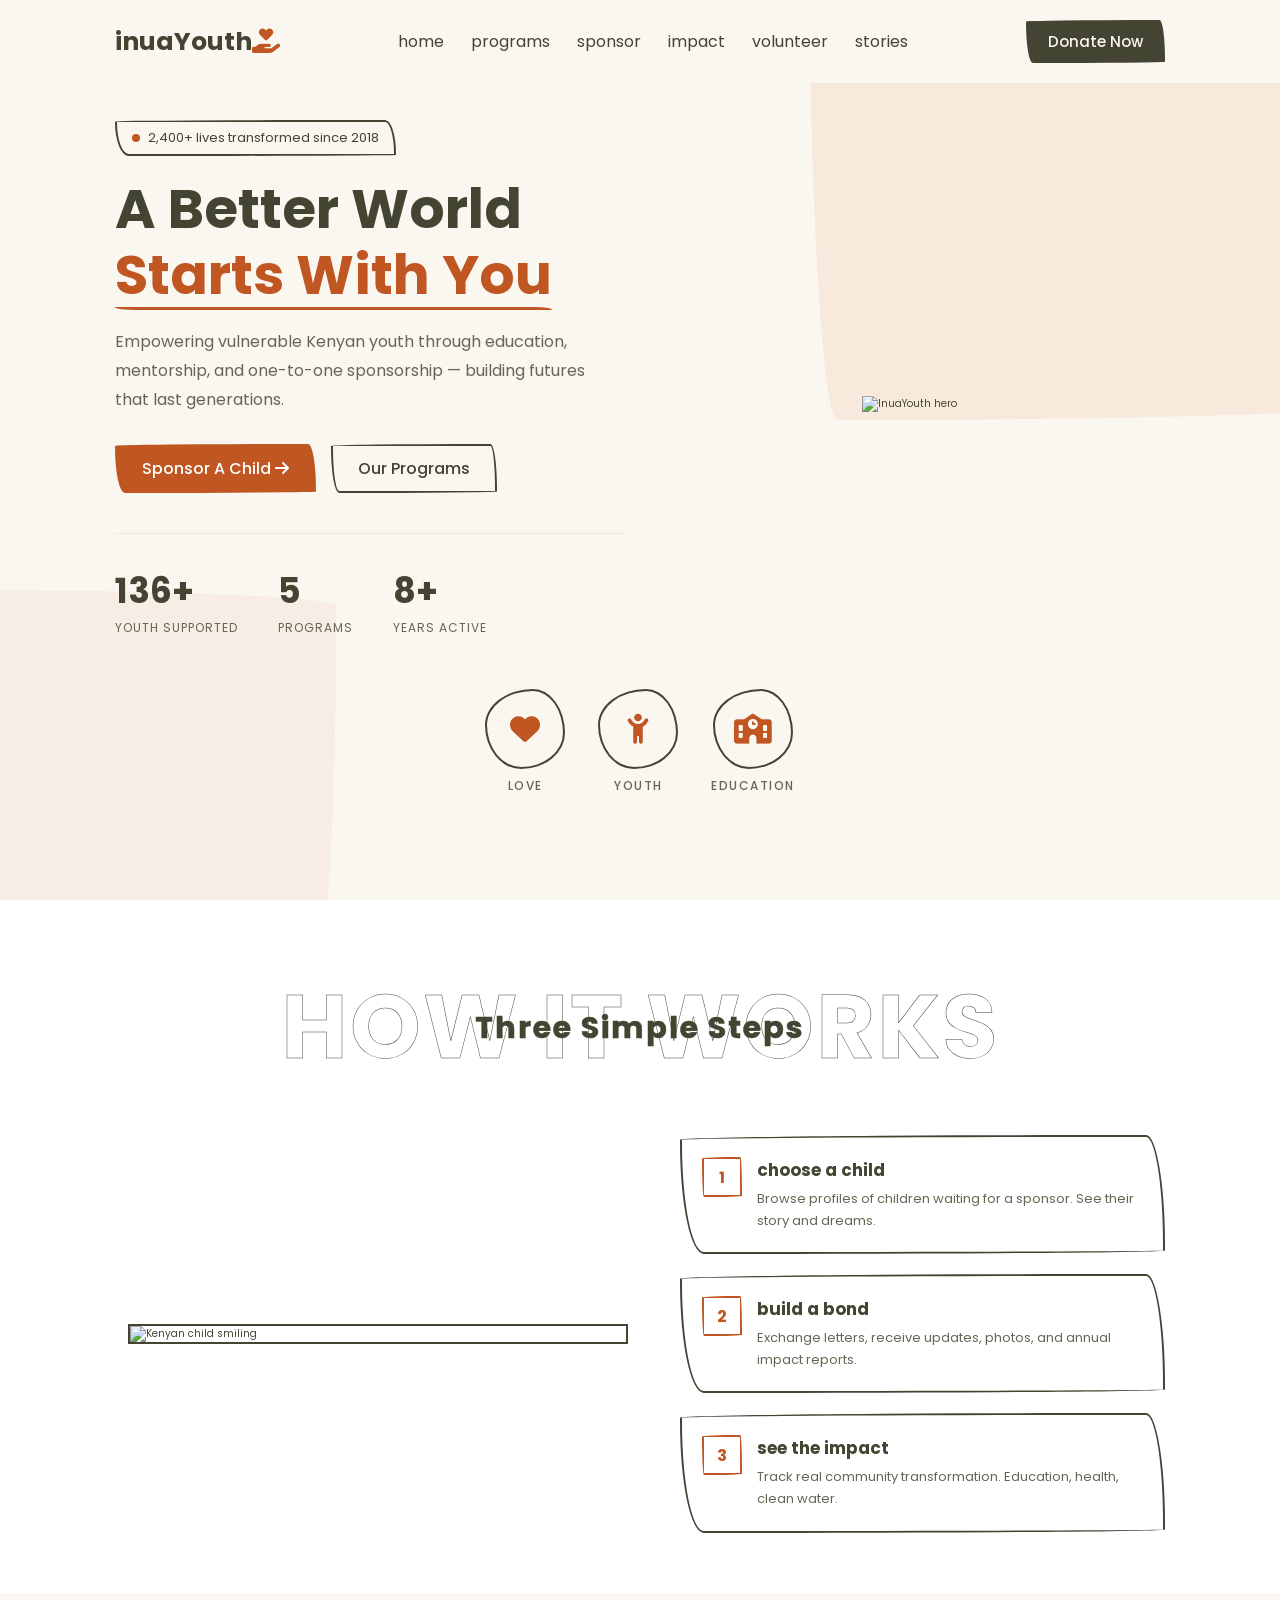
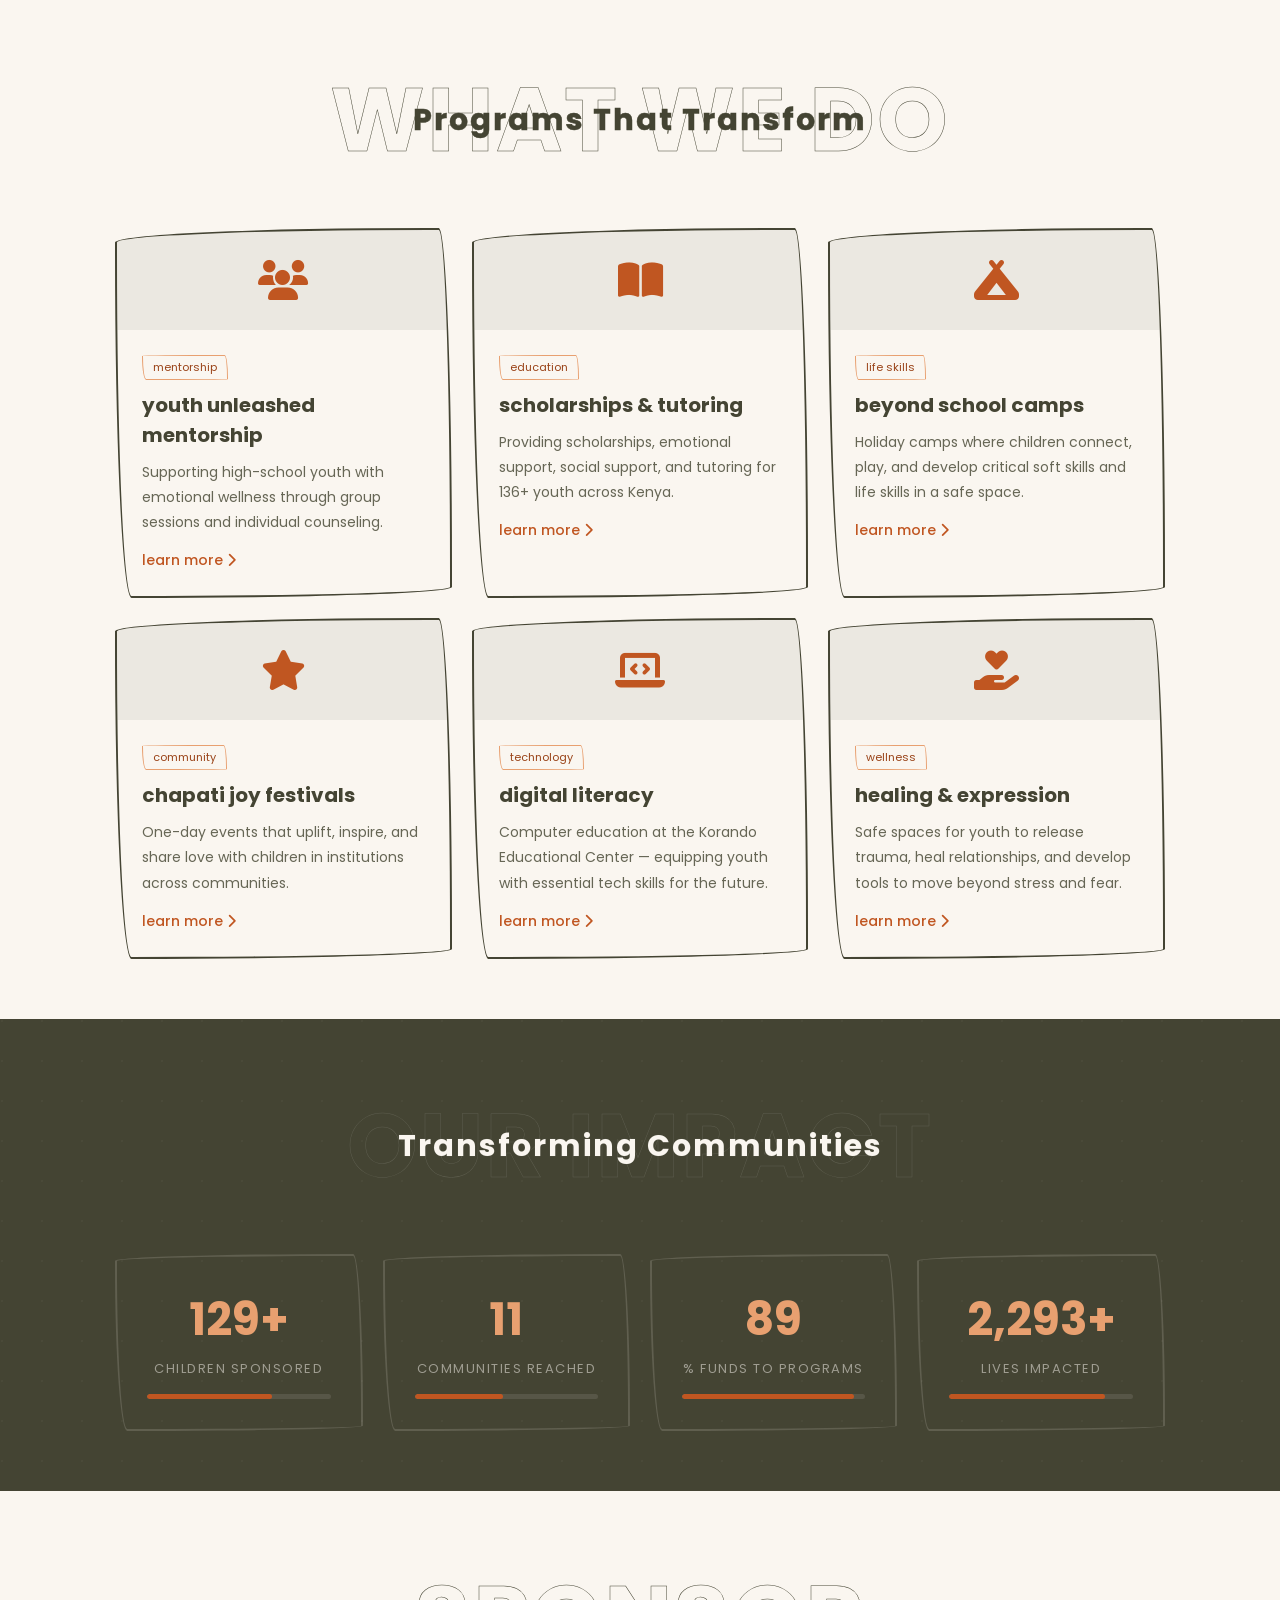
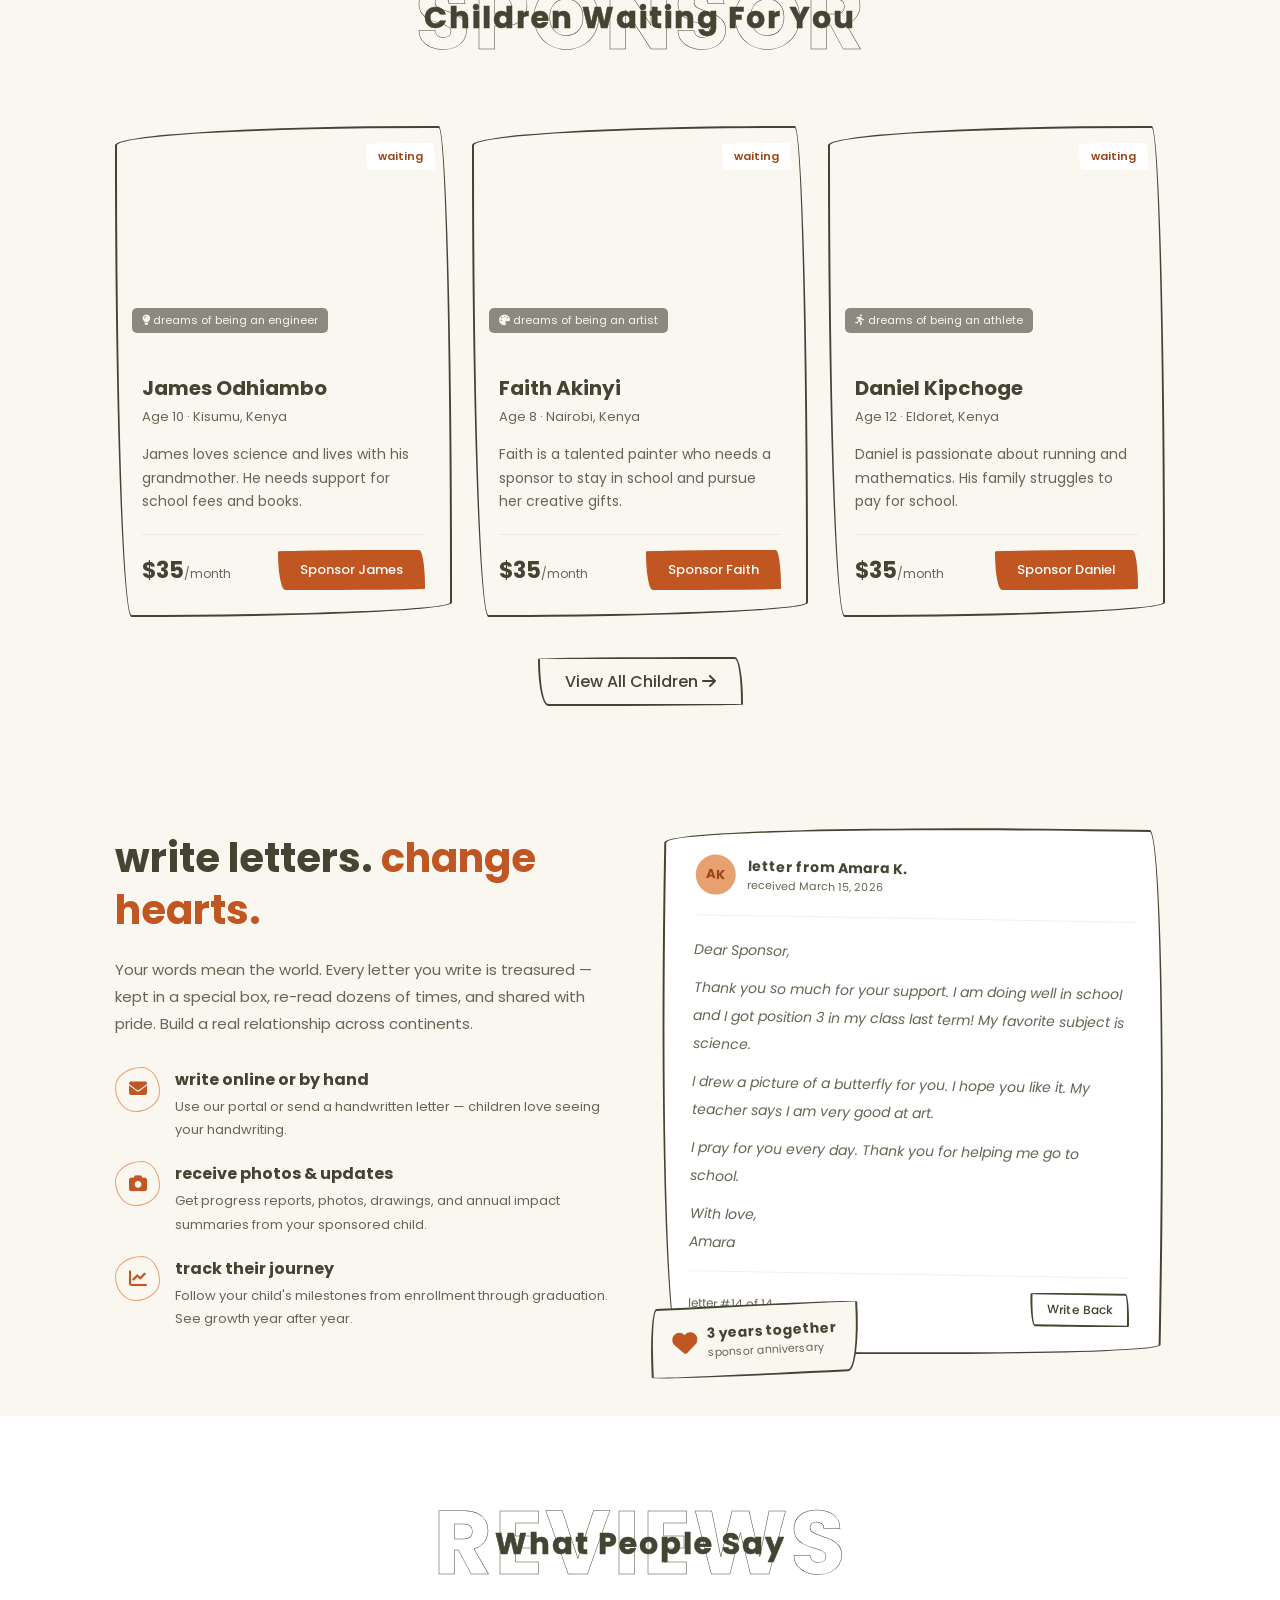
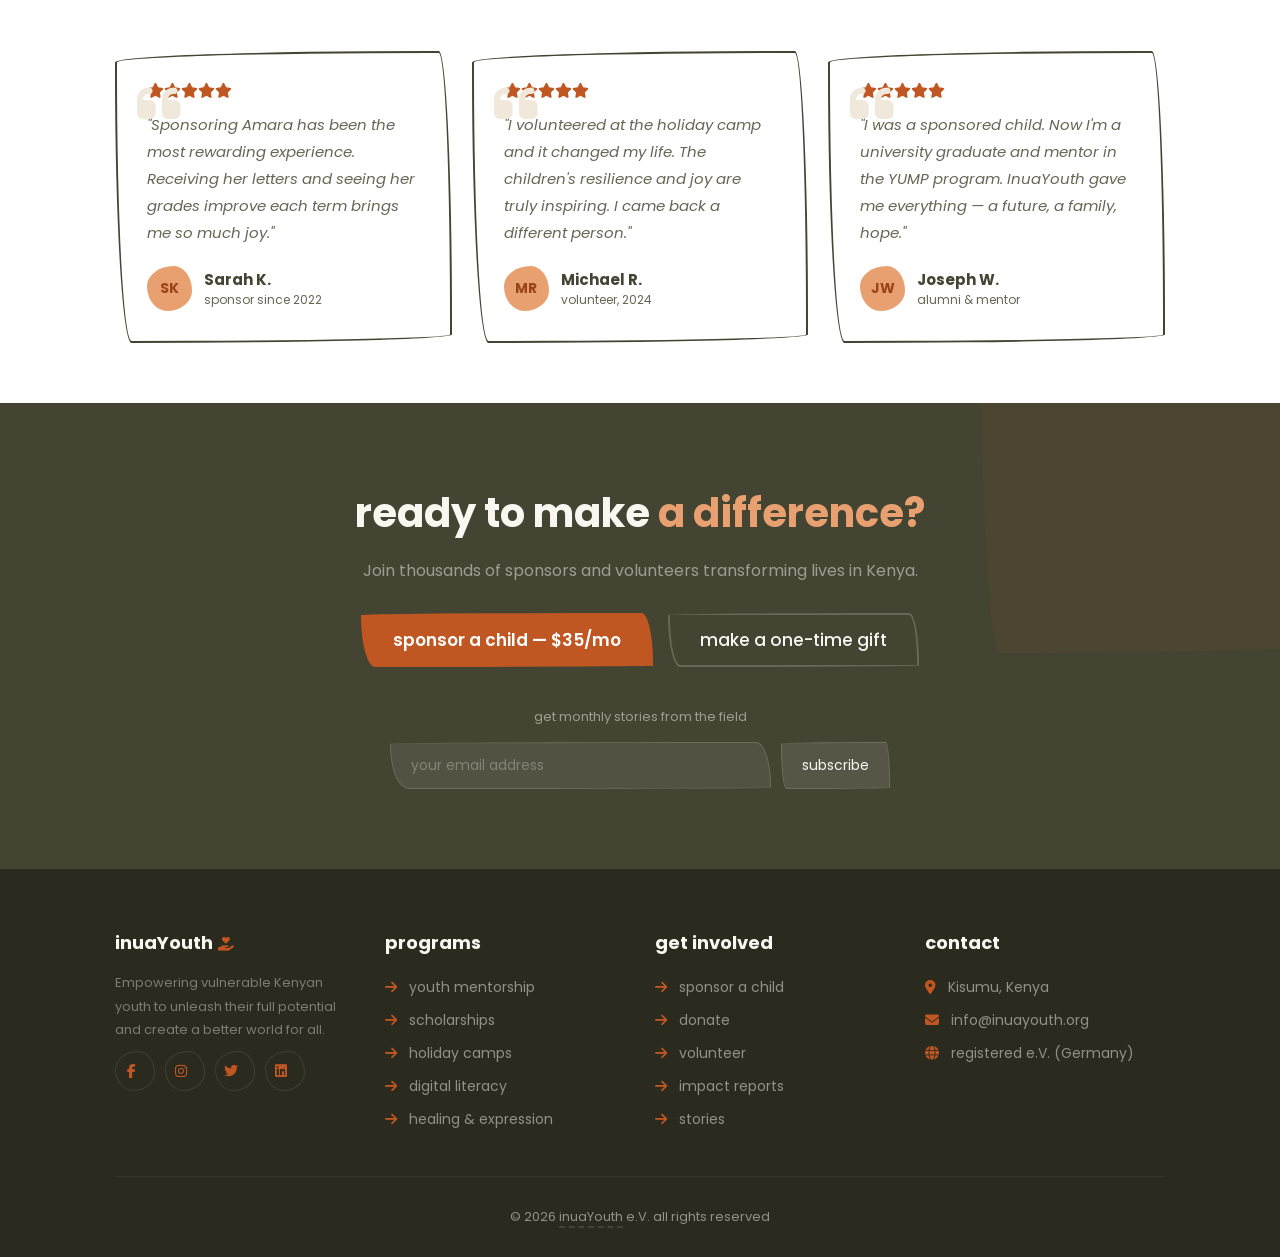
==== commit 9c9d45e1: "color" ====
--- a/index.html
+++ b/index.html
@@ -390,7 +390,7 @@
   <section class="footer">
     <div class="box-container">
       <div class="box">
-        <h3>inuaYouth<i class="fas fa-hand-holding-heart" style="color:var(--accent);margin-left:.5rem;font-size:1.4rem"></i></h3>
+        <h3>inuaYouth<i class="fas fa-hand-holding-heart" style="color:#c05621;margin-left:.5rem;font-size:1.4rem"></i></h3>
         <p style="font-size:1.3rem;line-height:1.8;color:rgba(250,246,240,.4)">Empowering vulnerable Kenyan youth to unleash their full potential and create a better world for all.</p>
         <div class="social-links">
           <a href="#"><i class="fab fa-facebook-f"></i></a>
--- a/css/styles.css
+++ b/css/styles.css
@@ -4,9 +4,9 @@
   --main: #443;
   --main-light: #665;
   --main-faded: rgba(68,68,51,0.08);
-  --accent: #c8956c;
-  --accent-light: #e8c9a8;
-  --accent-dark: #a06a3a;
+  --accent: #c05621;
+  --accent-light: #e8a070;
+  --accent-dark: #9a4419;
   --cream: #faf6f0;
   --cream-dark: #f0e8da;
   --white: #fff;
@@ -100,13 +100,13 @@
   border-radius: var(--blob-hover);
 }
 .btn-accent {
-  background: var(--accent);
+  background: #c05621;
   color: var(--white);
-  border-color: var(--accent);
+  border-color: #c05621;
 }
 .btn-accent:hover {
-  background: var(--accent-dark);
-  border-color: var(--accent-dark);
+  background: #9a4419;
+  border-color: #9a4419;
   border-style: dashed;
   border-radius: var(--blob-hover);
 }
@@ -124,6 +124,75 @@
 @keyframes morph {
   0%,100% { border-radius: var(--blob); }
   50% { border-radius: var(--blob-hover); }
+}
+@keyframes aboutImage {
+  0%,100% { transform: scale(.92); border-radius: var(--blob-hover); }
+  50% { transform: scale(.82); border-radius: var(--blob); }
+}
+
+/* Hero floating image (like coffee cup) */
+.hero-float-img {
+  height: 38rem;
+  animation: float 4s linear infinite;
+}
+
+/* Image slider (like coffee shop thumbnails) */
+.image-slider {
+  text-align: center;
+  padding: 5rem 0 3rem;
+}
+.image-slider .slider-item {
+  display: inline-flex;
+  flex-direction: column;
+  align-items: center;
+  gap: .8rem;
+  margin: 0 1.5rem;
+  cursor: pointer;
+  transition: transform .3s ease;
+}
+.image-slider .slider-item:hover {
+  transform: translateY(-2rem);
+}
+.image-slider .slider-icon {
+  width: 8rem;
+  height: 8rem;
+  border: var(--border);
+  border-radius: var(--blob-soft);
+  display: flex;
+  align-items: center;
+  justify-content: center;
+  font-size: 3rem;
+  color: #c05621;
+  background: transparent;
+  transition: all .3s ease;
+}
+.image-slider .slider-item:hover .slider-icon {
+  border-style: dashed;
+  border-color: #c05621;
+  color: #9a4419;
+  border-radius: var(--blob-hover);
+}
+.image-slider .slider-item span {
+  font-size: 1.2rem;
+  color: var(--main-light);
+  text-transform: uppercase;
+  letter-spacing: .15rem;
+  font-weight: 500;
+}
+
+/* About image blob */
+.about-image-blob {
+  flex: 1 1 42rem;
+  display: flex;
+  align-items: center;
+  justify-content: center;
+}
+.about-image-blob img {
+  width: 100%;
+  max-width: 50rem;
+  object-fit: cover;
+  animation: aboutImage 4s linear infinite;
+  border: var(--border);
 }
 @keyframes fade-up {
   from { opacity: 0; transform: translateY(3rem); }
@@ -164,7 +233,7 @@
   font-size: 2.5rem;
   font-weight: 700;
 }
-.header .logo i { color: var(--accent); }
+.header .logo i { color: #c05621; }
 .header .navbar a {
   margin: 0 1.2rem;
   font-size: 1.6rem;
@@ -195,6 +264,9 @@
   padding: 12rem 9% 6rem;
   position: relative;
   overflow: hidden;
+  background: url(../assets/images/back2.jpg) no-repeat;
+  background-position: center;
+  background-size: cover;
 }
 .home::before {
   content: '';
@@ -242,7 +314,7 @@
   margin-bottom: 2rem;
 }
 .home .row .content h3 em {
-  color: var(--accent);
+  color: #c05621;
   font-style: normal;
   position: relative;
 }
@@ -250,7 +322,7 @@
   content: '';
   position: absolute; bottom: .3rem; left: 0;
   width: 100%; height: .3rem;
-  background: var(--accent);
+  background: #c05621;
   border-radius: var(--blob);
 }
 .home .row .content p {
@@ -381,11 +453,50 @@
   font-size: 1.4rem; color: var(--main-light); line-height: 1.8;
 }
 
+/* Steps compact (right side) */
+.steps-compact {
+  flex: 1 1 38rem;
+  display: flex;
+  flex-direction: column;
+  gap: 2rem;
+}
+.step-sm {
+  display: flex;
+  align-items: flex-start;
+  gap: 1.5rem;
+  padding: 2rem;
+  border: var(--border);
+  border-radius: var(--blob);
+  transition: all .3s ease;
+}
+.step-sm:hover {
+  border: var(--border-hover);
+  border-radius: var(--blob-hover);
+  transform: translateX(.5rem);
+}
+.num-sm {
+  width: 4rem; height: 4rem;
+  border: var(--border-accent);
+  border-radius: var(--blob);
+  display: flex; align-items: center; justify-content: center;
+  font-size: 1.6rem; font-weight: 700;
+  color: var(--accent);
+  flex-shrink: 0;
+}
+.step-sm h3 {
+  font-size: 1.7rem; margin-bottom: .5rem;
+}
+.step-sm p {
+  font-size: 1.3rem; color: var(--main-light); line-height: 1.7;
+}
+
 /* ===== PROGRAMS ===== */
 
 .programs {
   padding: 6rem 9%;
-  background: var(--cream);
+  background: url(../assets/images/back2.jpg) no-repeat;
+  background-position: center;
+  background-size: cover;
 }
 .programs .box-container {
   display: flex; flex-wrap: wrap;
@@ -397,7 +508,7 @@
   border-radius: var(--blob);
   overflow: hidden;
   transition: all .3s ease;
-  background: var(--white);
+  background: transparent;
 }
 .programs .box-container .box:hover {
   border: var(--border-hover);
@@ -497,7 +608,9 @@
 
 .sponsor-children {
   padding: 6rem 9%;
-  background: var(--white);
+  background: url(../assets/images/back2.jpg) no-repeat;
+  background-position: center;
+  background-size: cover;
 }
 .sponsor-children .children-grid {
   display: flex; flex-wrap: wrap;
@@ -508,7 +621,7 @@
   border: var(--border);
   border-radius: var(--blob);
   overflow: hidden;
-  background: var(--cream);
+  background: transparent;
   transition: all .3s ease;
 }
 .sponsor-children .children-grid .child-card:hover {
@@ -934,10 +1047,50 @@
   .header .btn { display: none; }
   .home .row .content h3 { font-size: 3.5rem; }
   .home .row .content .stats { gap: 2rem; }
+
+  /* Hero image becomes background on small screens */
+  .home .row .image {
+    display: none;
+  }
+  .home {
+    background: url(../assets/images/back2.jpg) no-repeat center/cover;
+    position: relative;
+    min-height: 100vh;
+    display: flex;
+    flex-direction: column;
+    justify-content: center;
+  }
+  .home .row {
+    flex: 1;
+    flex-direction: column;
+  }
+  .home .row::before {
+    content: '';
+    position: absolute;
+    top: 0; left: 0; right: 0; bottom: 0;
+    background: url(../assets/images/hero-illustration.png) no-repeat center center;
+    background-size: contain;
+    opacity: .15;
+    z-index: 0;
+    pointer-events: none;
+  }
+  .home .row .content {
+    position: relative;
+    z-index: 2;
+    flex: 1;
+    display: flex;
+    flex-direction: column;
+    justify-content: center;
+  }
+  .home .row .content .btn-group {
+    margin-top: auto;
+    padding-top: 3rem;
+    padding-bottom: 2rem;
+  }
 }
 
 @media (max-width: 450px) {
   html { font-size: 50%; }
-  .home .row .content .stats { flex-direction: column; gap: 1.5rem; }
+  .home .row .content .stats { flex-direction: row; gap: 1.5rem; justify-content: space-between; }
   .cta .newsletter form { flex-direction: column; }
 }
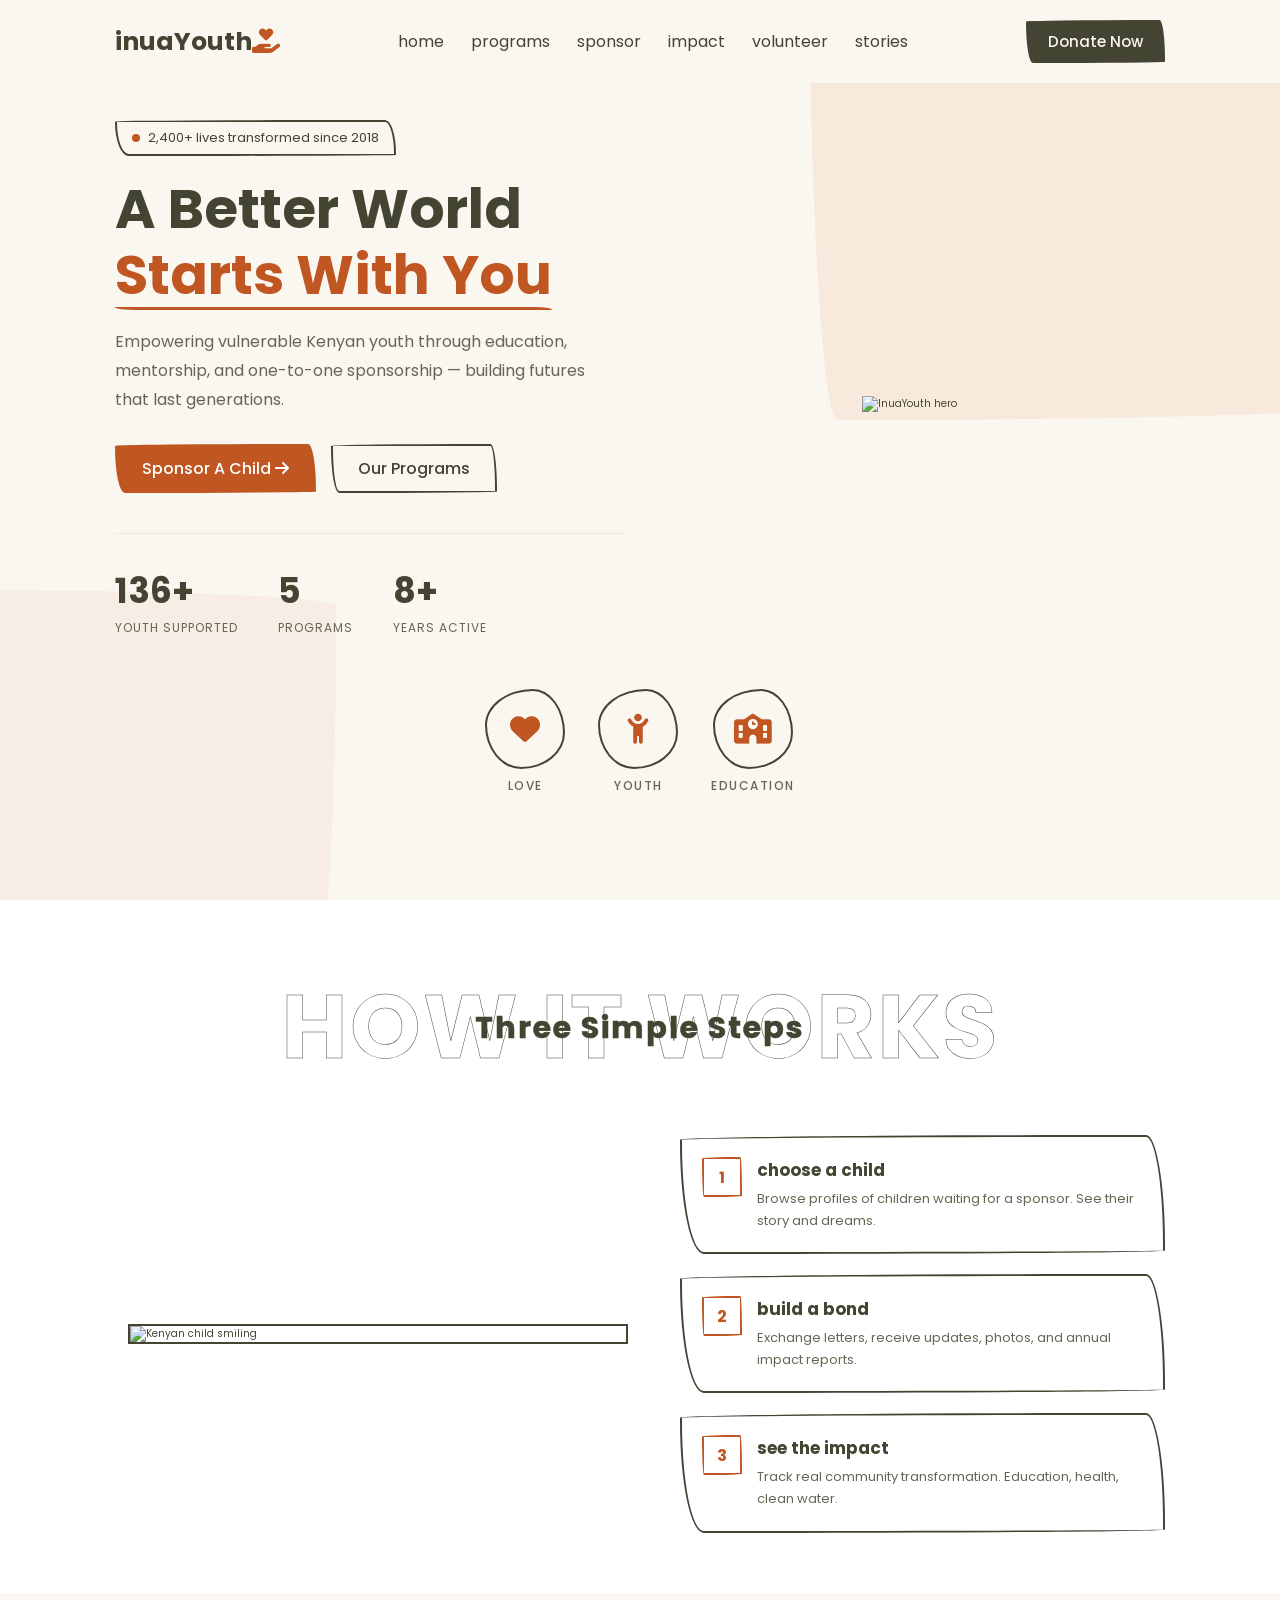
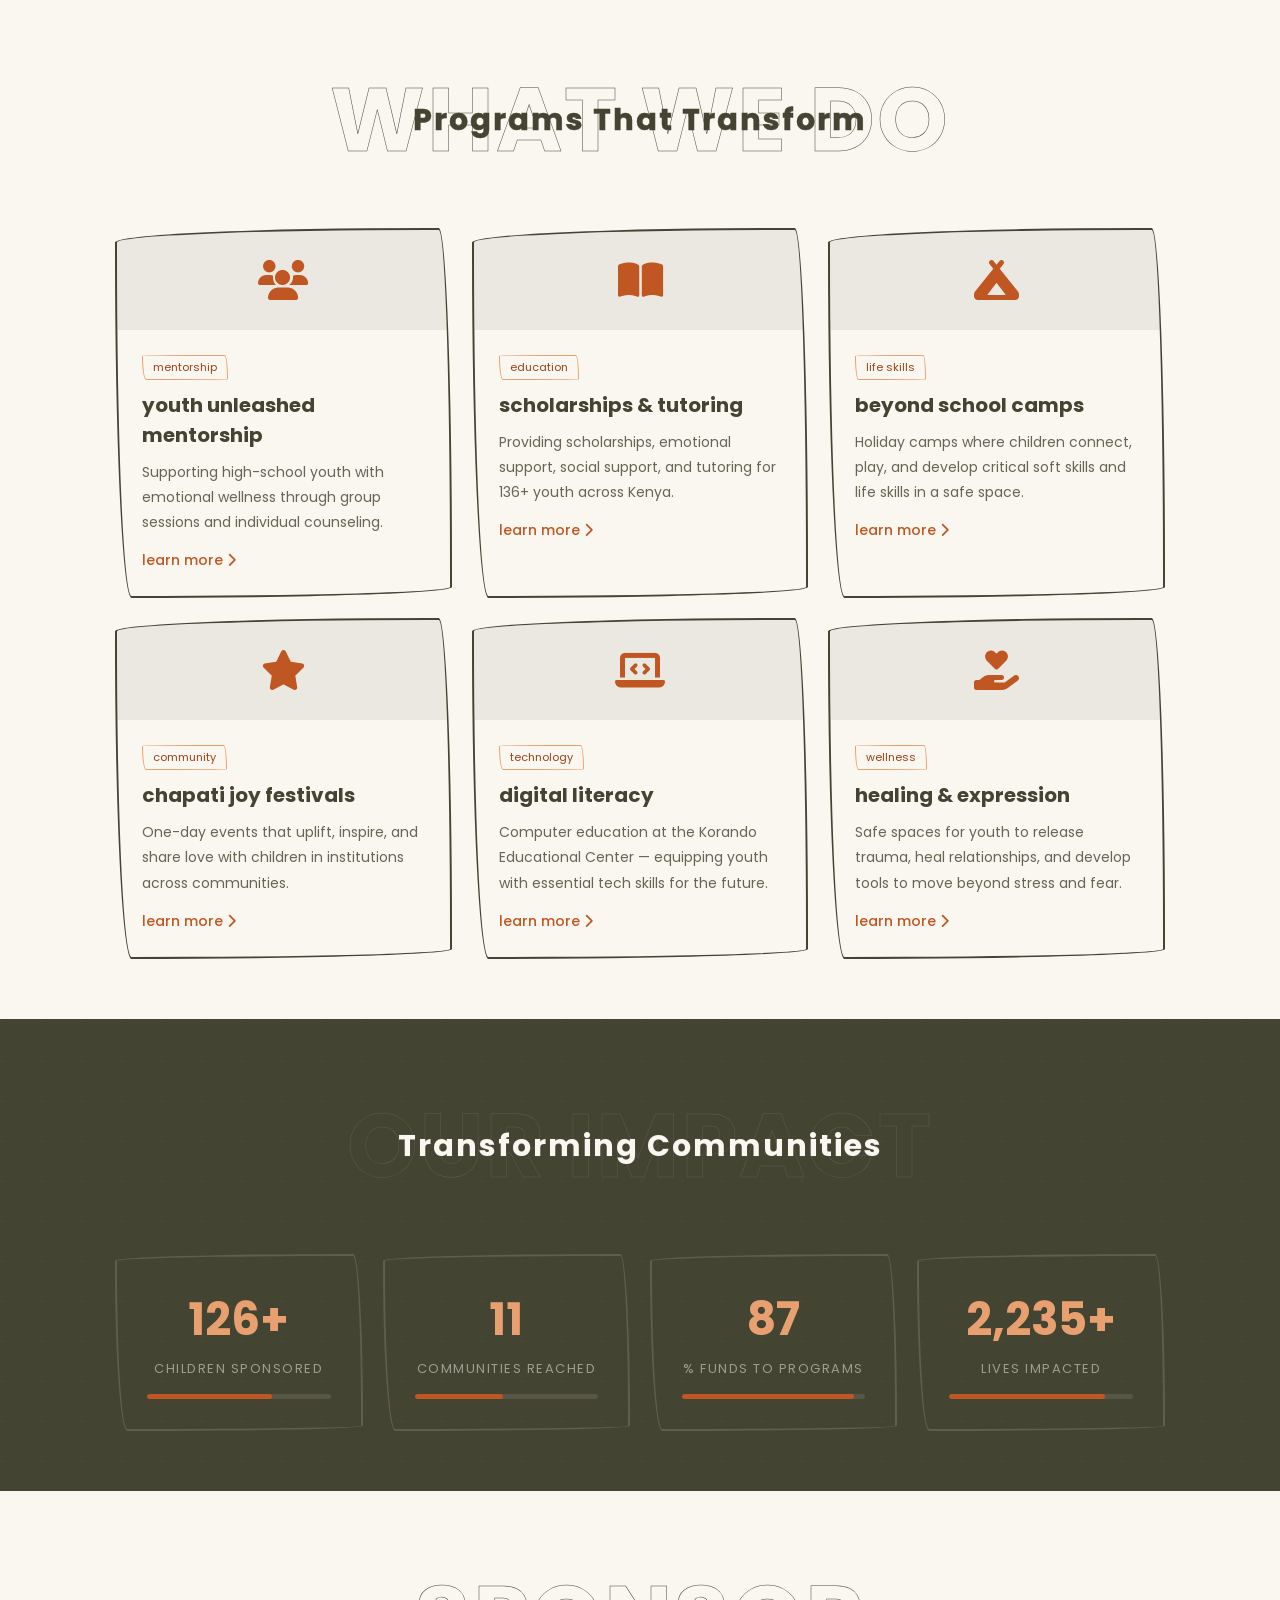
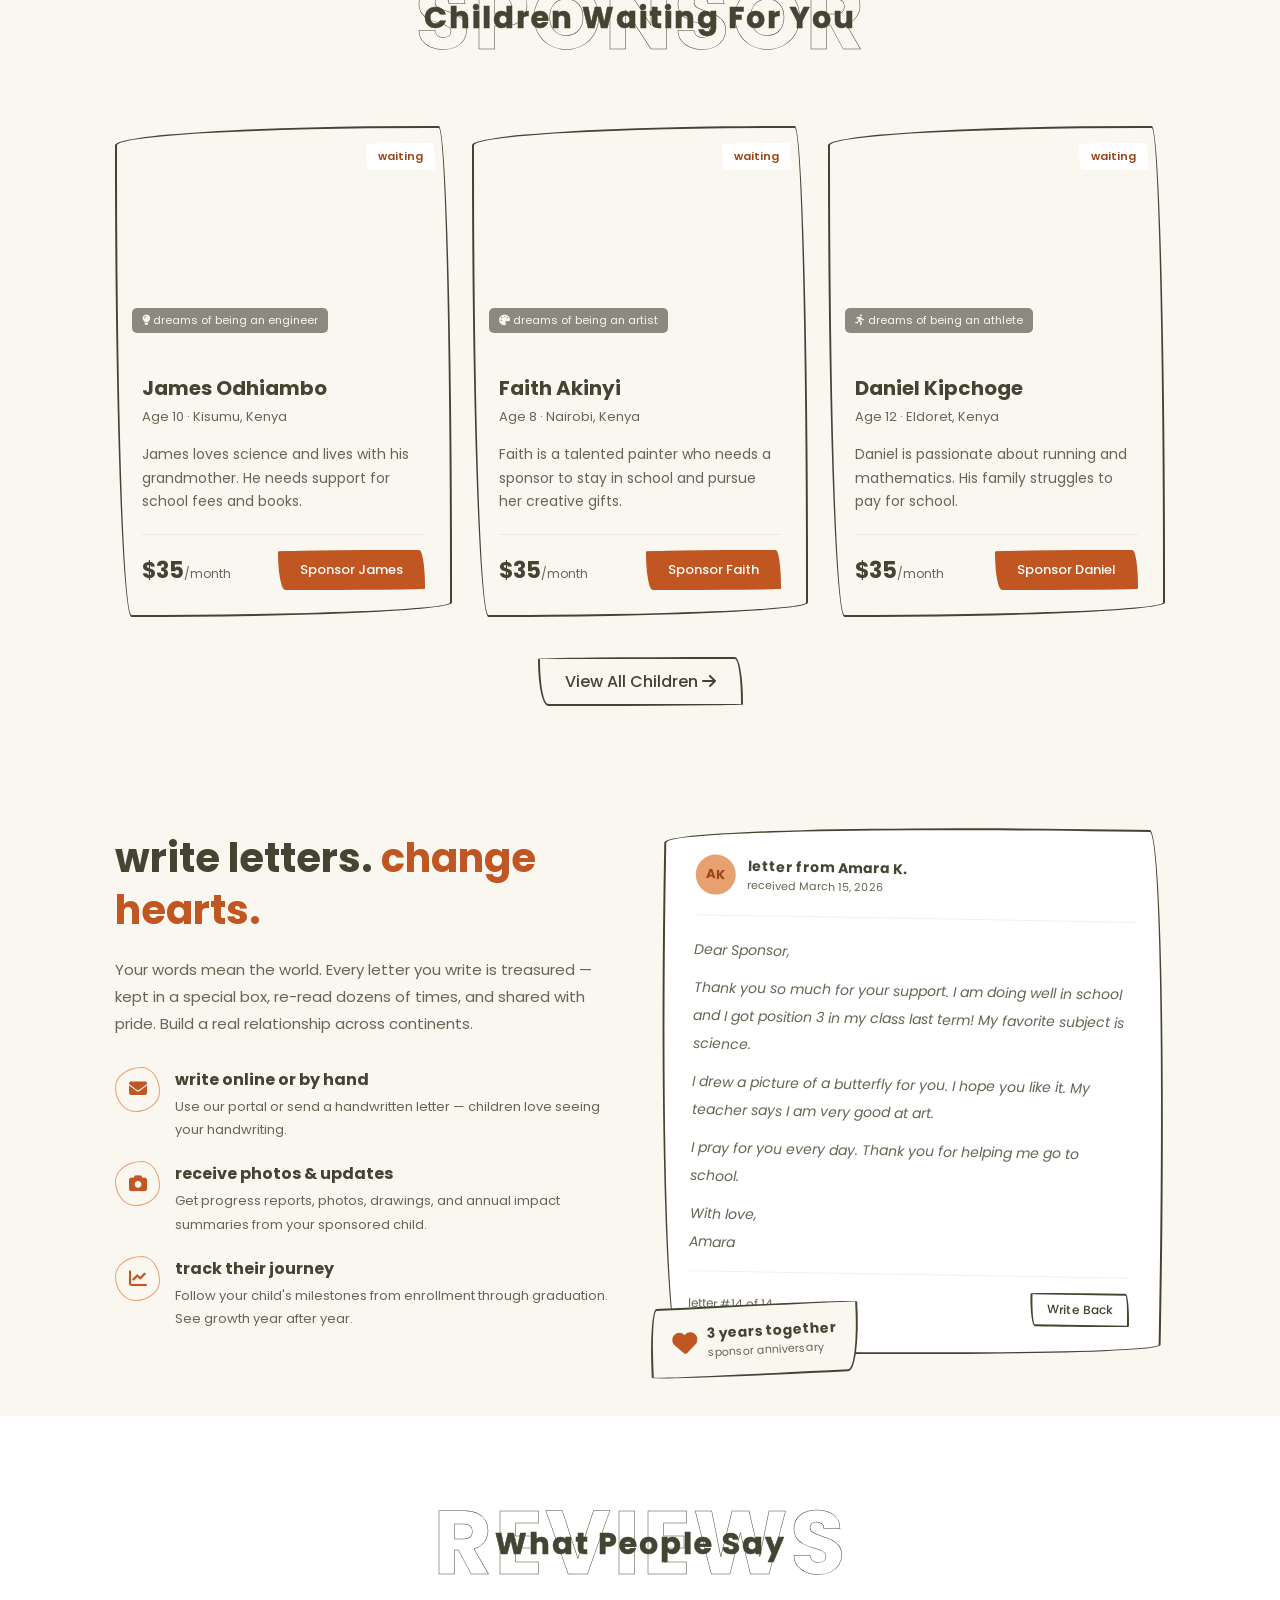
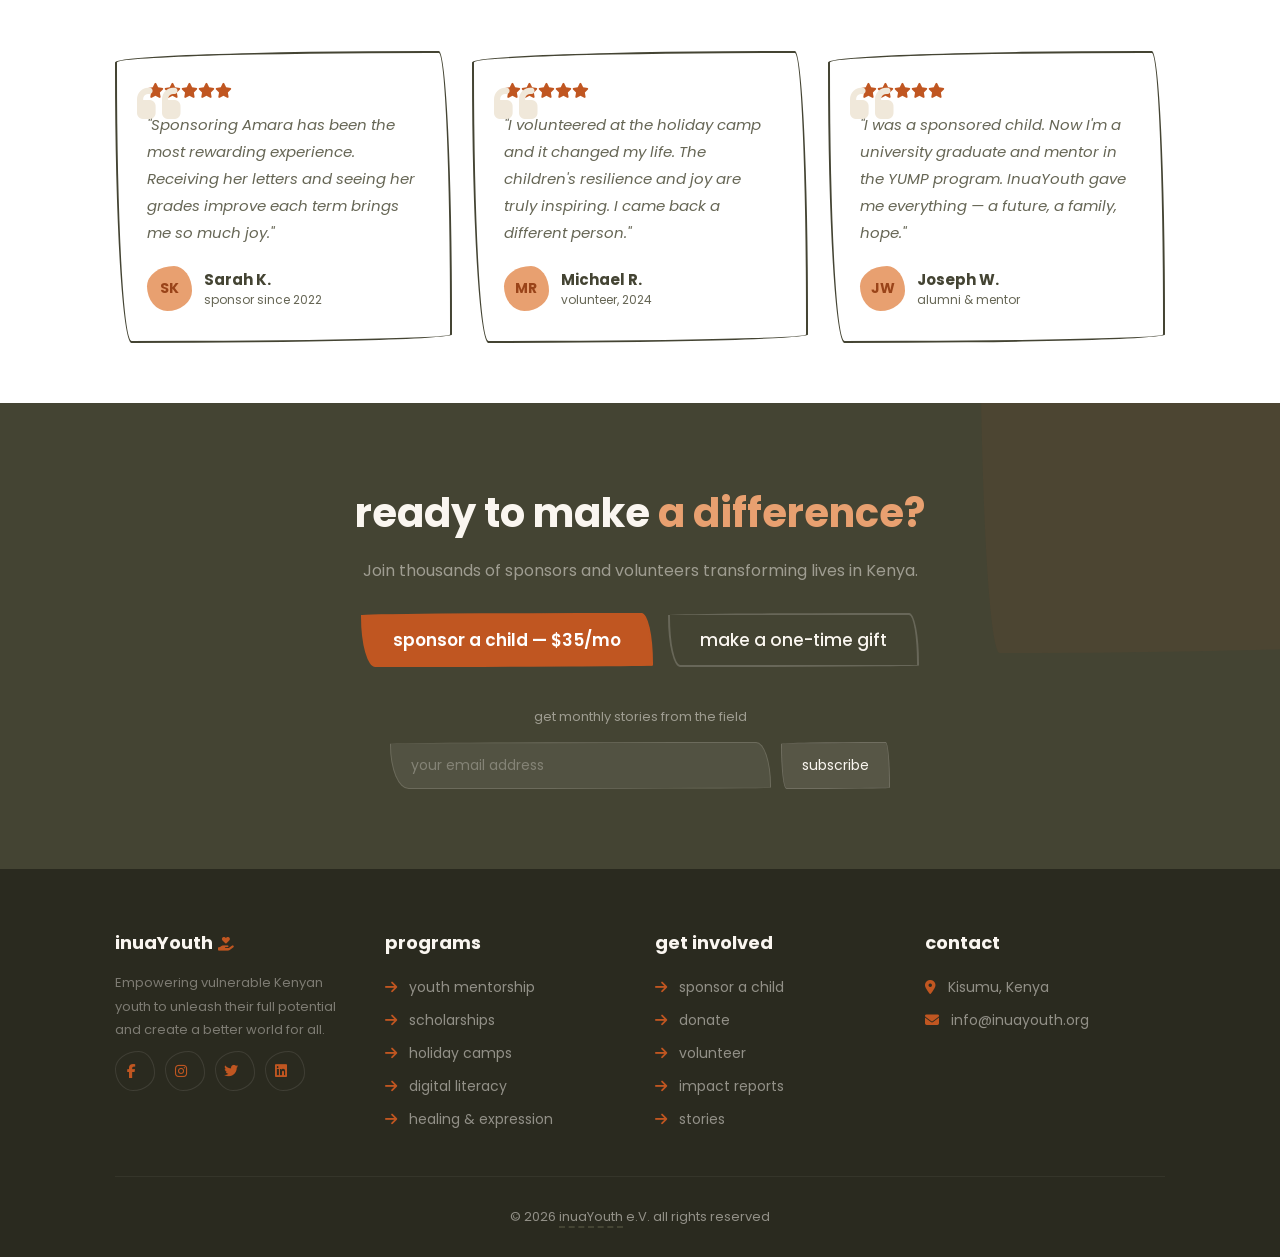
==== commit 23489f31: "Update index.html" ====
--- a/index.html
+++ b/index.html
@@ -419,7 +419,6 @@
         <h3>contact</h3>
         <a href="#"><i class="fas fa-map-marker-alt"></i> Kisumu, Kenya</a>
         <a href="#"><i class="fas fa-envelope"></i> info@inuayouth.org</a>
-        <a href="#"><i class="fas fa-globe"></i> registered e.V. (Germany)</a>
       </div>
     </div>
     <div class="credit">&copy; 2026 <span style="border-bottom:var(--border-hover)">inuaYouth</span> e.V. all rights reserved</div>
@@ -427,4 +426,4 @@
 
   <script src="js/main.js"></script>
 </body>
-</html>+</html>
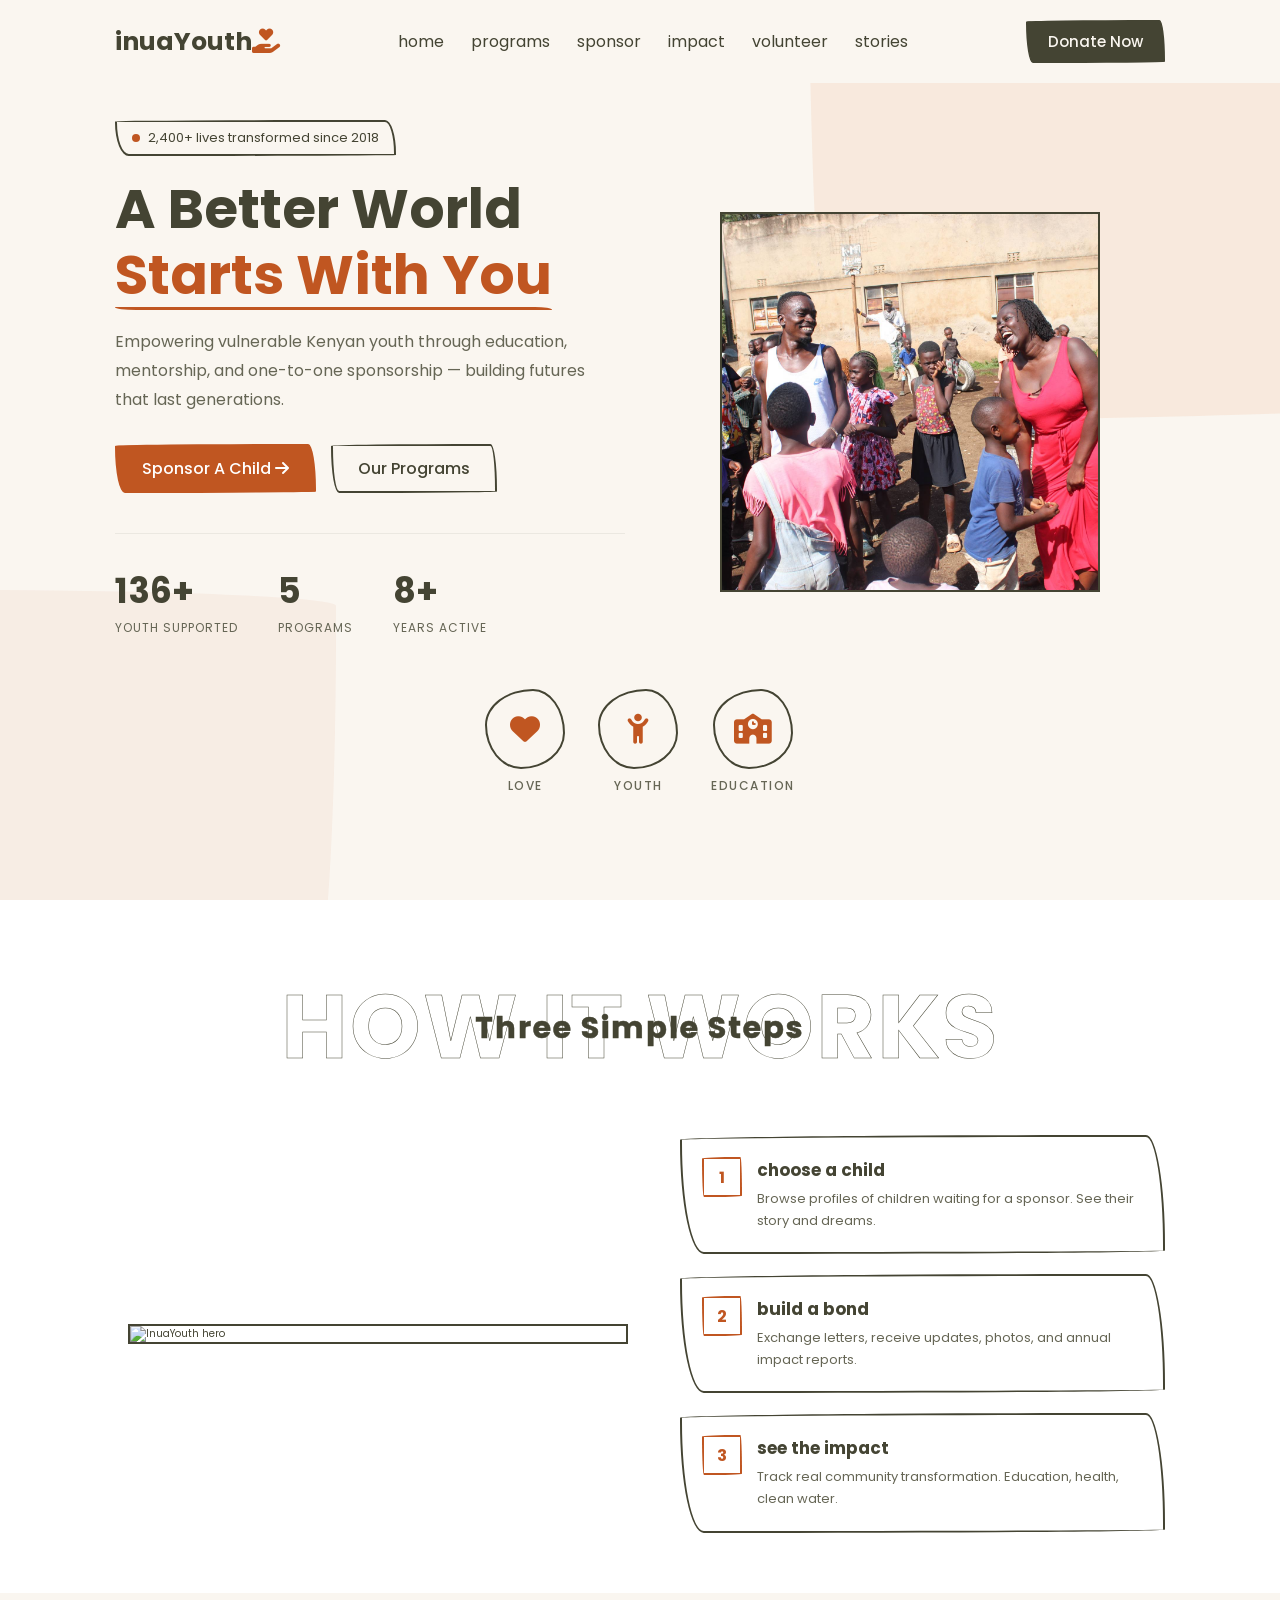
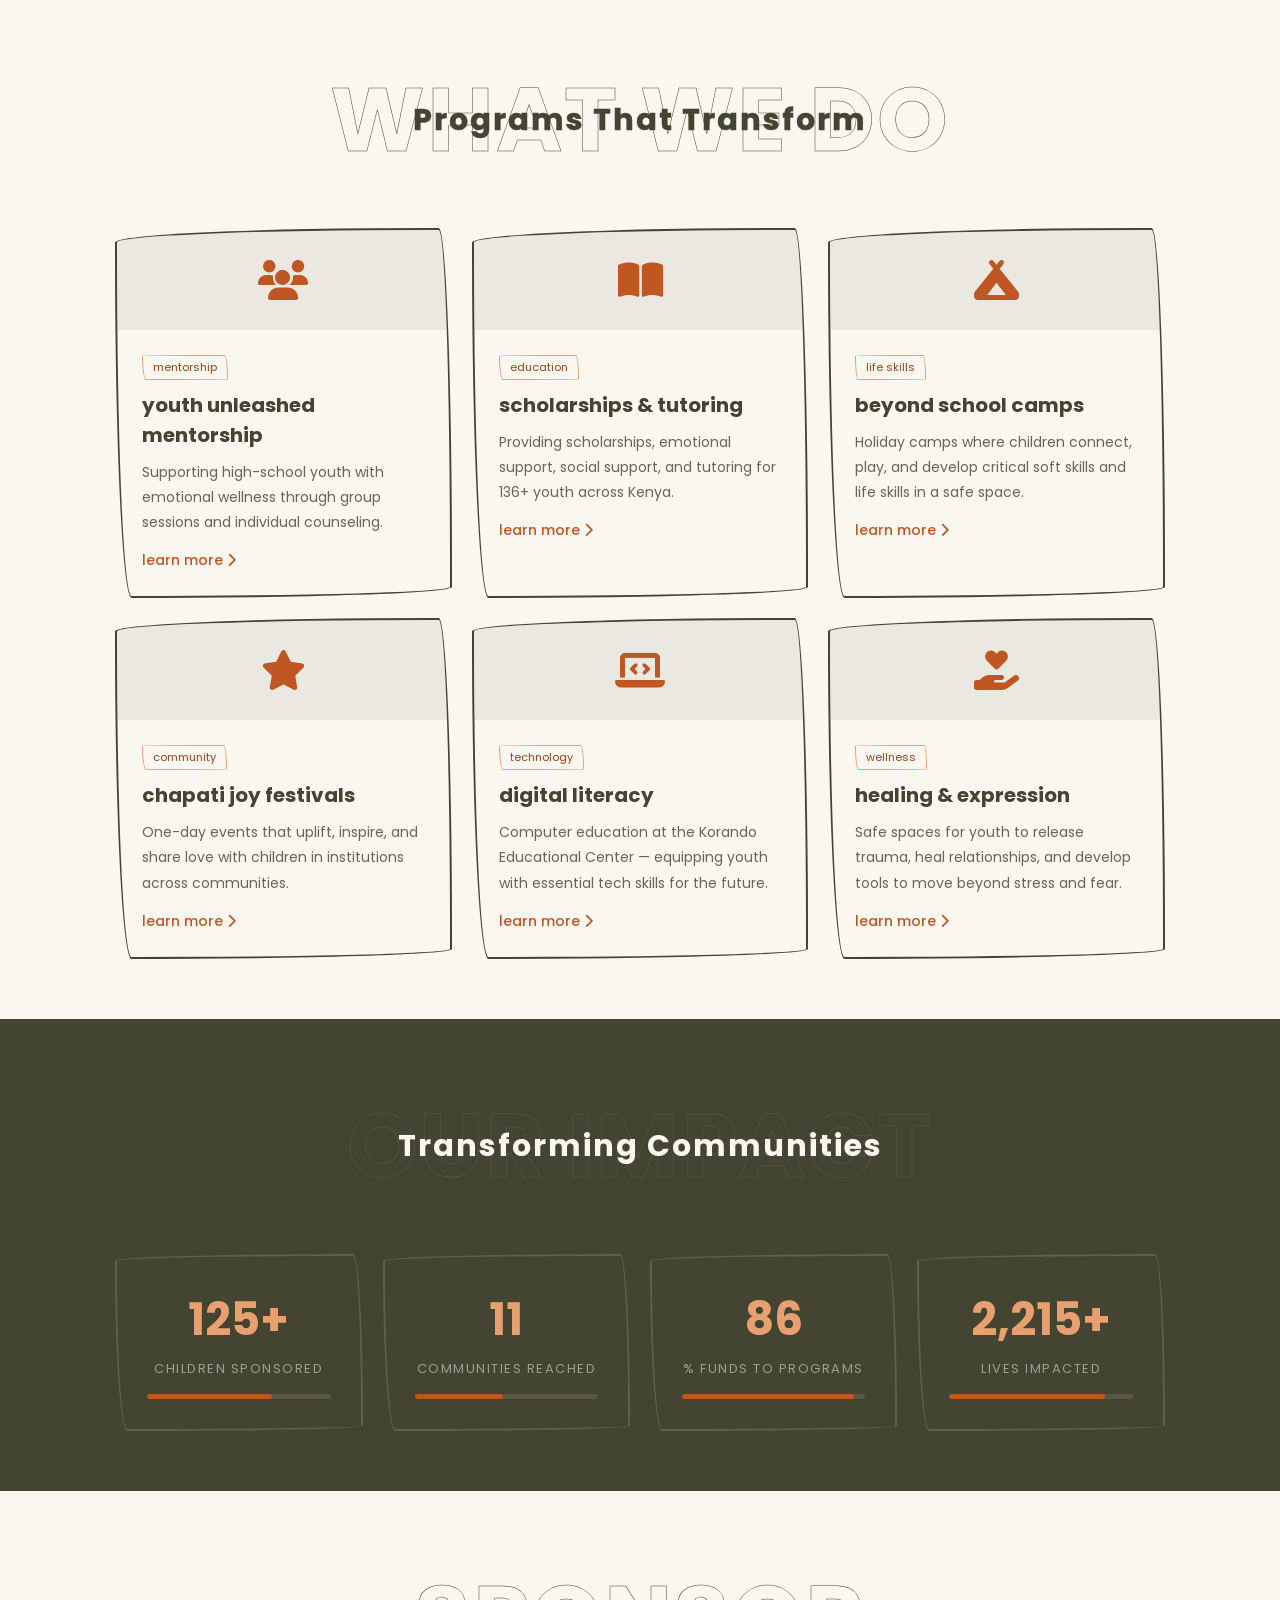
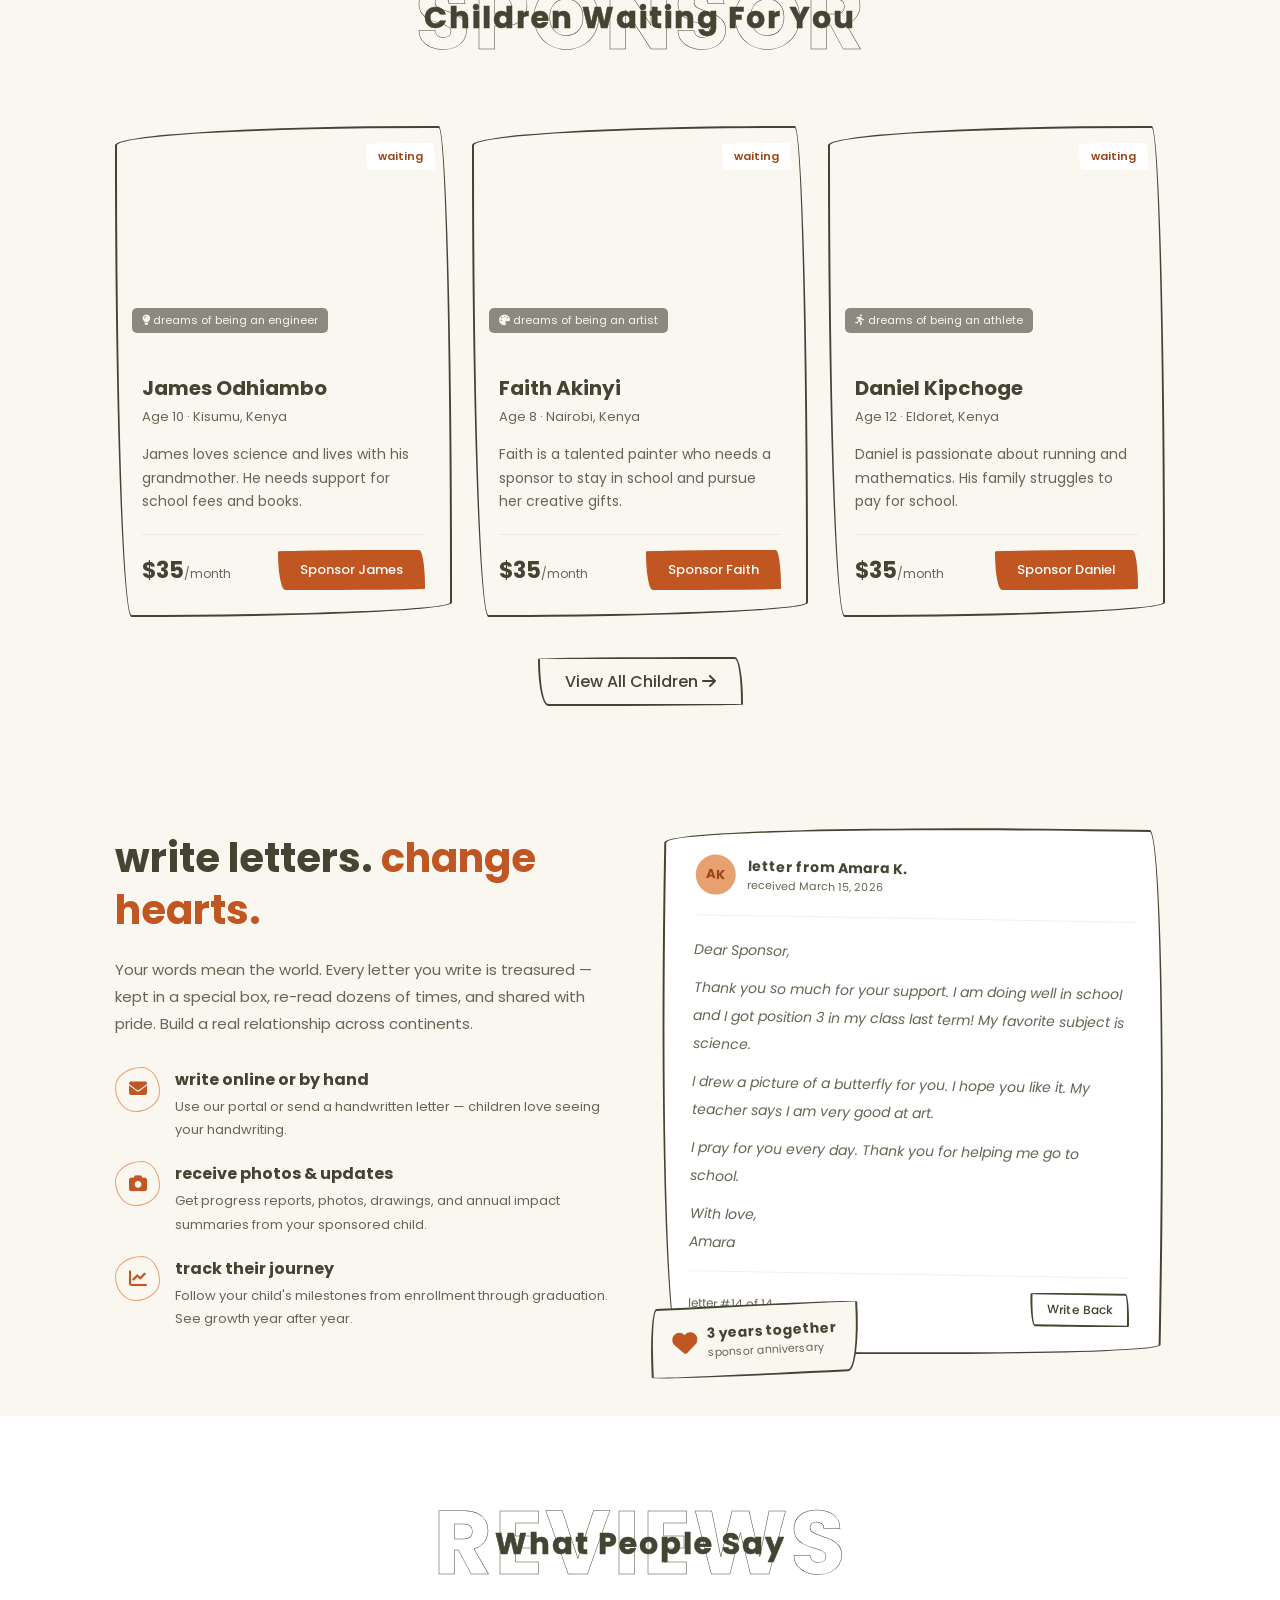
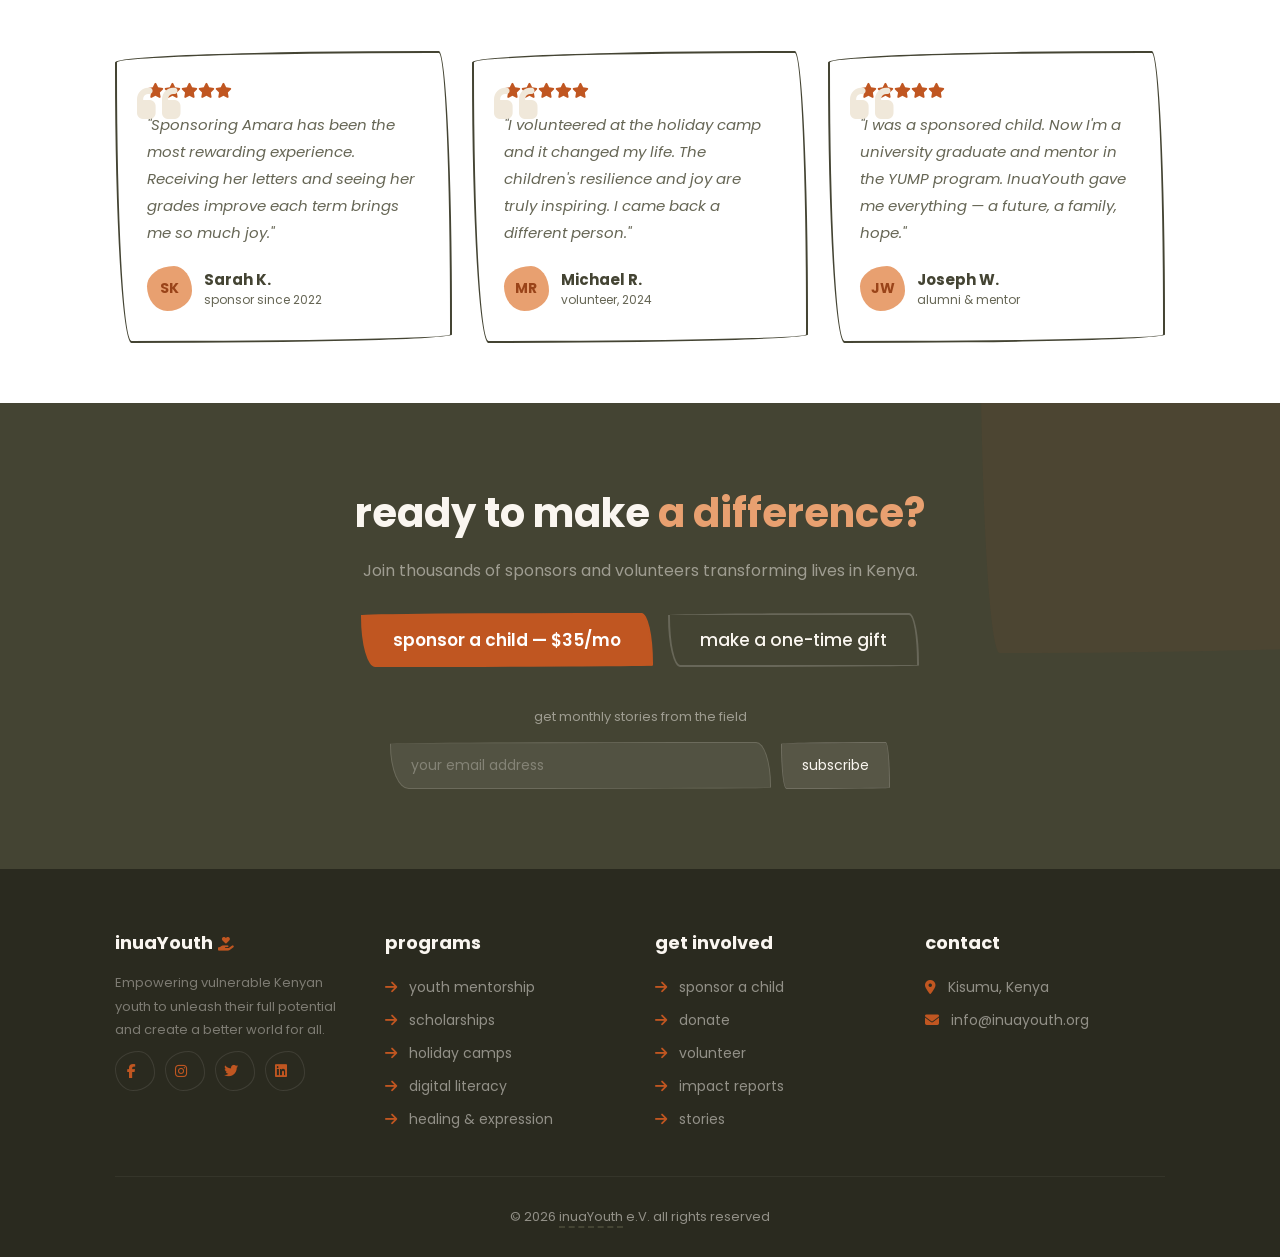
==== commit 2314f59f: "image slider on hero section" ====
--- a/index.html
+++ b/index.html
@@ -56,7 +56,10 @@
       </div>
 
       <div class="image" style="flex:1 1 42rem;text-align:center;padding-top:5rem;">
-        <img src="assets/images/hero-illustration.png" class="hero-float-img" alt="InuaYouth hero">
+        <div class="hero-cycle-wrap">
+          <img id="cycling-img-a" src="assets/images/d4.jpg" class="hero-float-img hero-cycle active" alt="InuaYouth children">
+          <img id="cycling-img-b" src="assets/images/d6.jpg" class="hero-float-img hero-cycle" alt="InuaYouth children">
+        </div>
       </div>
 
     </div>
@@ -84,7 +87,7 @@
     <div class="row" style="display:flex;align-items:center;flex-wrap:wrap;gap:4rem;">
 
       <div class="about-image-blob">
-        <img src="https://images.unsplash.com/photo-1509099836639-18ba1795216d?w=500&auto=format&fit=crop&q=60&ixlib=rb-4.1.0&ixid=M3wxMjA3fDB8MHxzZWFyY2h8Mnx8YWZyaWNhbiUyMGNoaWxkfGVufDB8fDB8fHww" alt="Kenyan child smiling">
+        <img src="assets/images/hero-illustration.png" alt="InuaYouth hero">
       </div>
 
       <div class="steps-compact">
--- a/css/styles.css
+++ b/css/styles.css
@@ -131,9 +131,28 @@
 }
 
 /* Hero floating image (like coffee cup) */
+.hero-cycle-wrap {
+  position: relative;
+  display: inline-block;
+  height: 38rem;
+  width: 38rem;
+}
 .hero-float-img {
   height: 38rem;
-  animation: float 4s linear infinite;
+  width: 38rem;
+  object-fit: cover;
+  animation: aboutImage 4s linear infinite;
+  border: var(--border);
+}
+.hero-cycle {
+  position: absolute;
+  top: 0;
+  left: 0;
+  opacity: 0;
+  transition: opacity 1.2s ease-in-out;
+}
+.hero-cycle.active {
+  opacity: 1;
 }
 
 /* Image slider (like coffee shop thumbnails) */
@@ -193,6 +212,7 @@
   object-fit: cover;
   animation: aboutImage 4s linear infinite;
   border: var(--border);
+  transition: opacity .4s ease;
 }
 @keyframes fade-up {
   from { opacity: 0; transform: translateY(3rem); }
@@ -1047,6 +1067,11 @@
   .header .btn { display: none; }
   .home .row .content h3 { font-size: 3.5rem; }
   .home .row .content .stats { gap: 2rem; }
+
+  .home::before,
+  .home::after {
+    display: none;
+  }
 
   /* Hero image becomes background on small screens */
   .home .row .image {
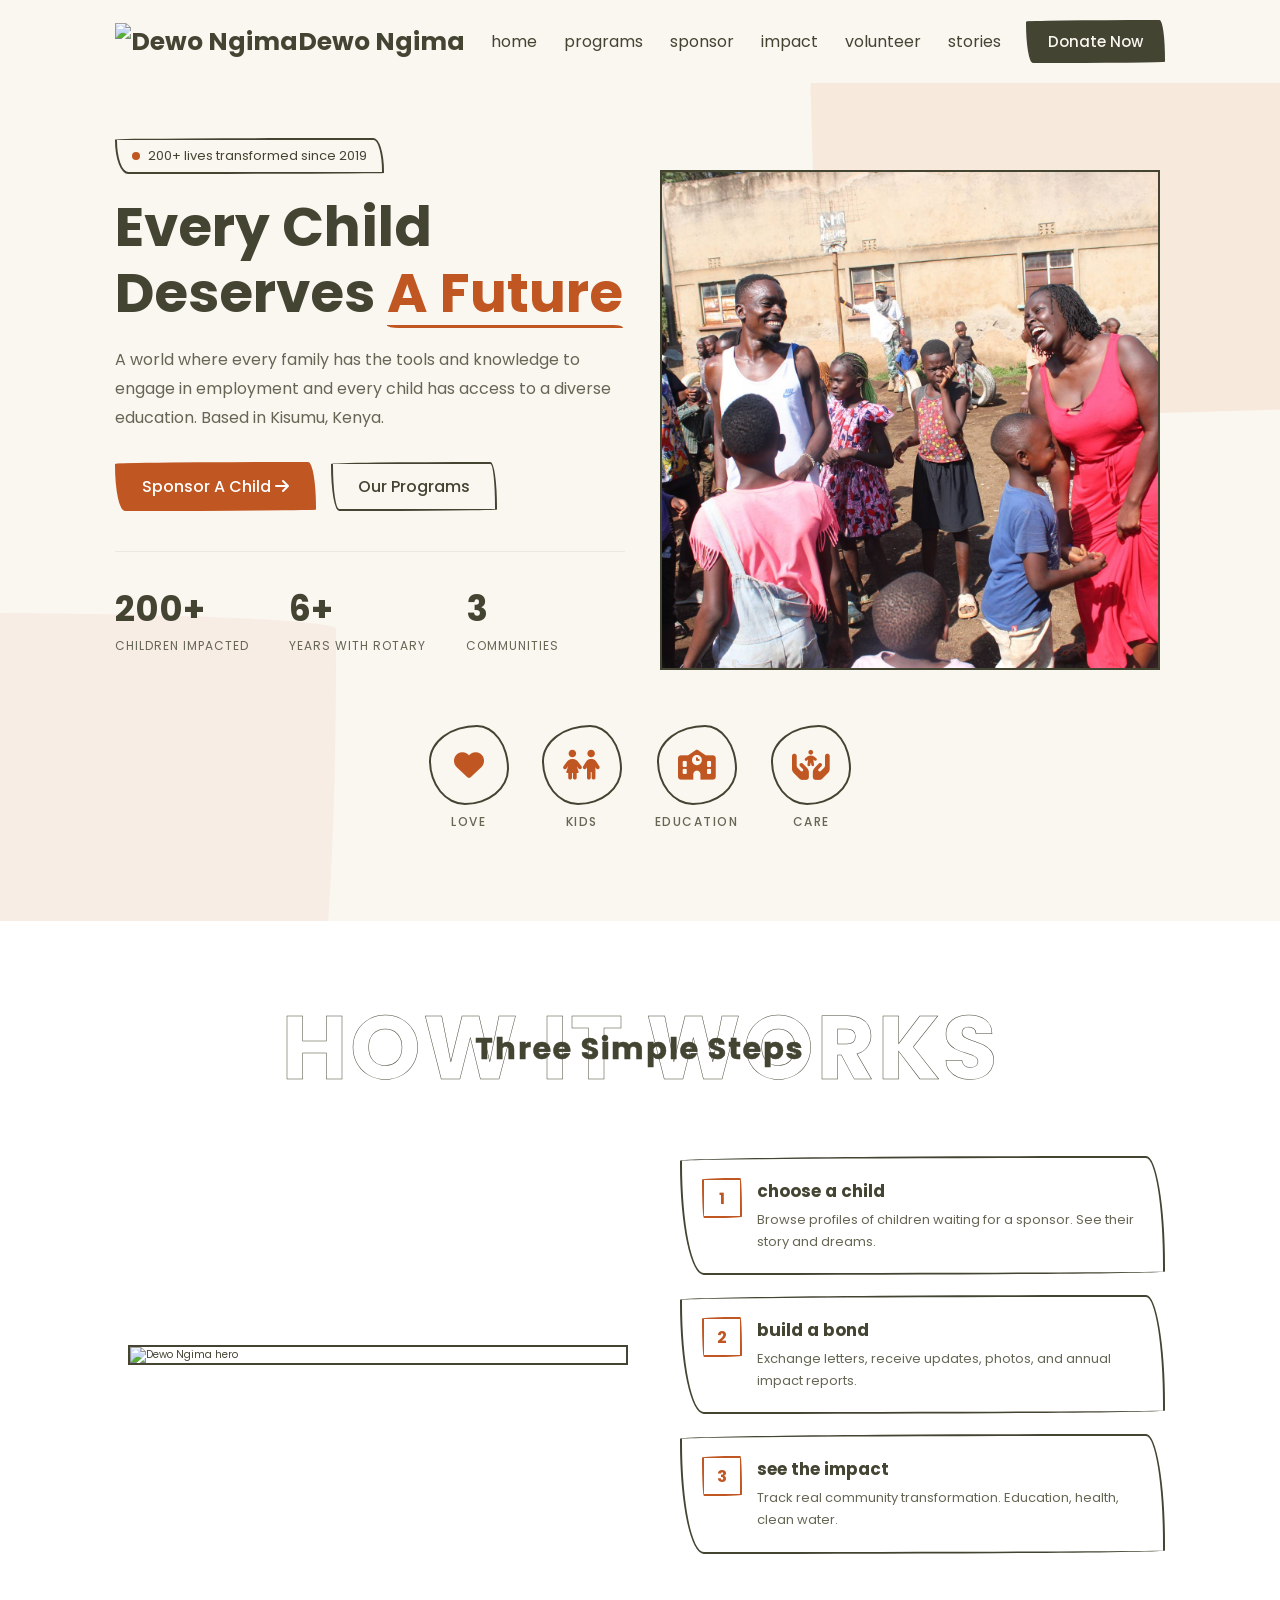
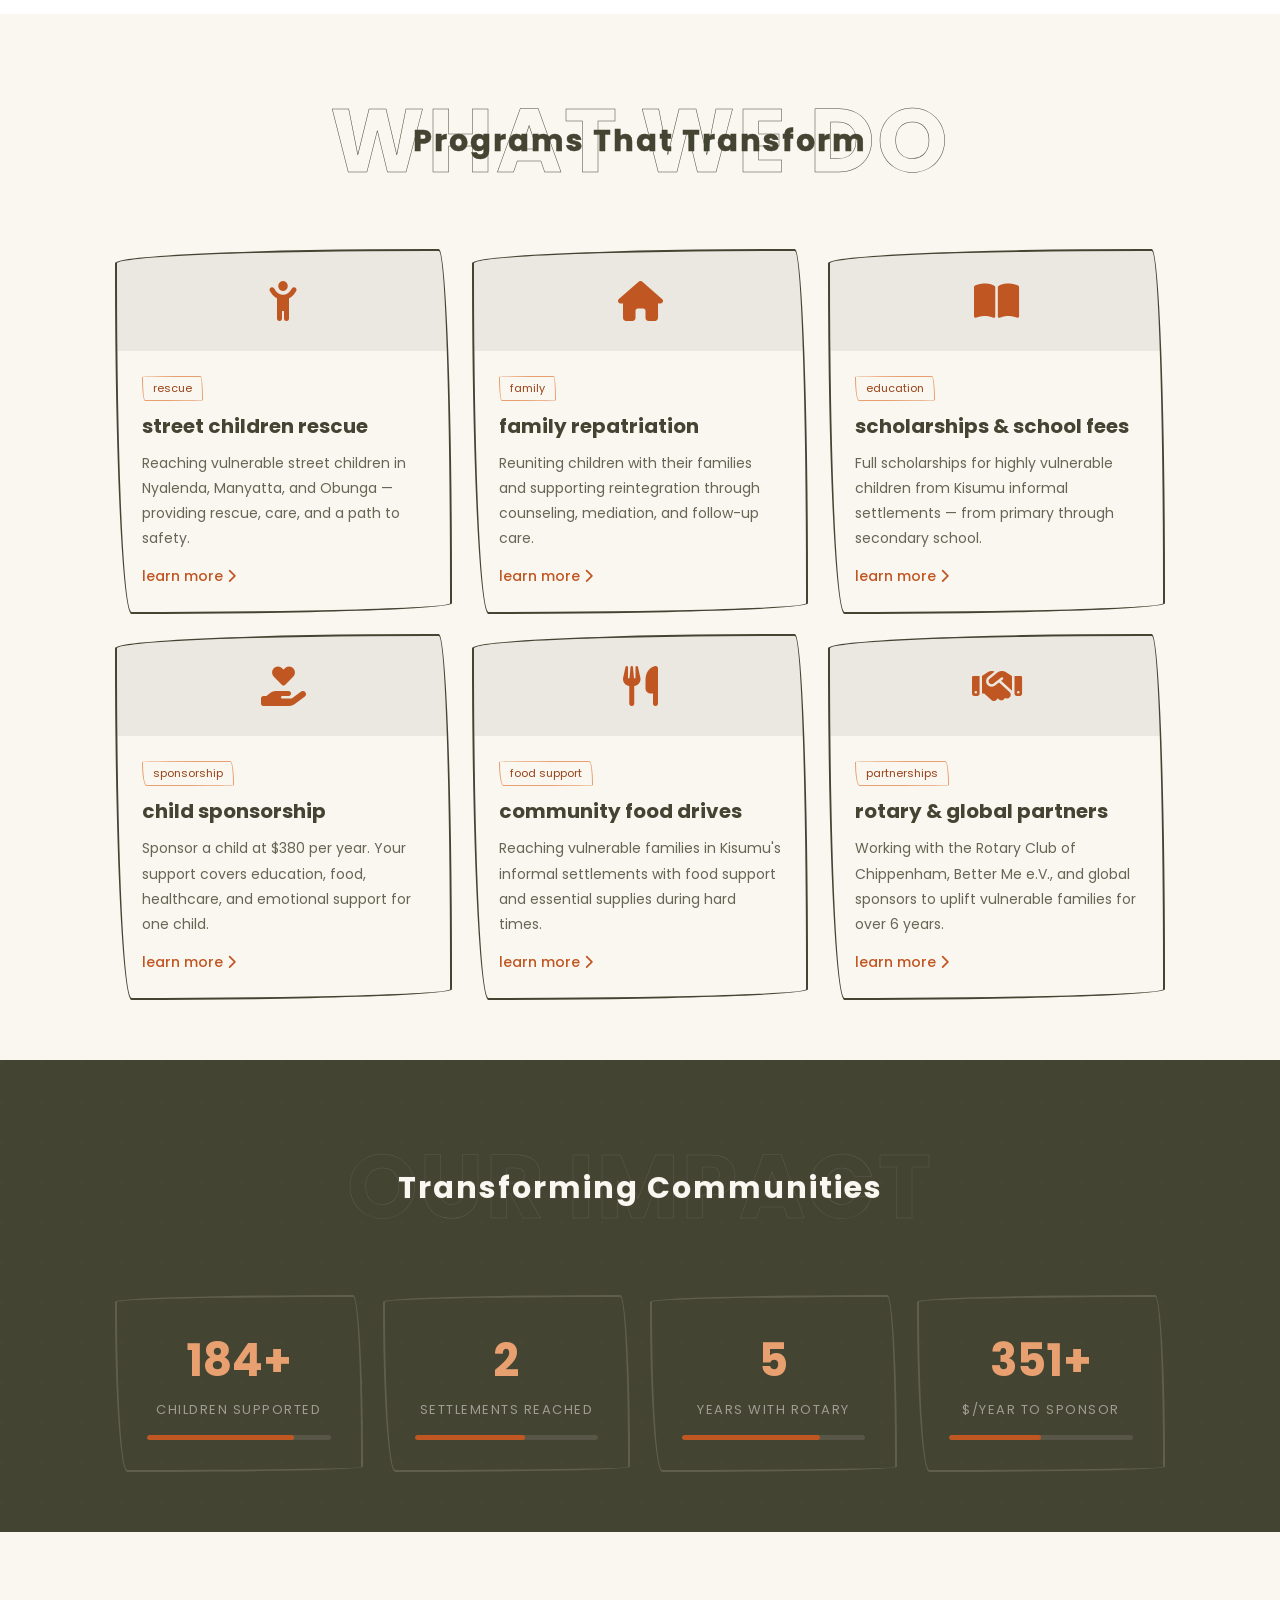
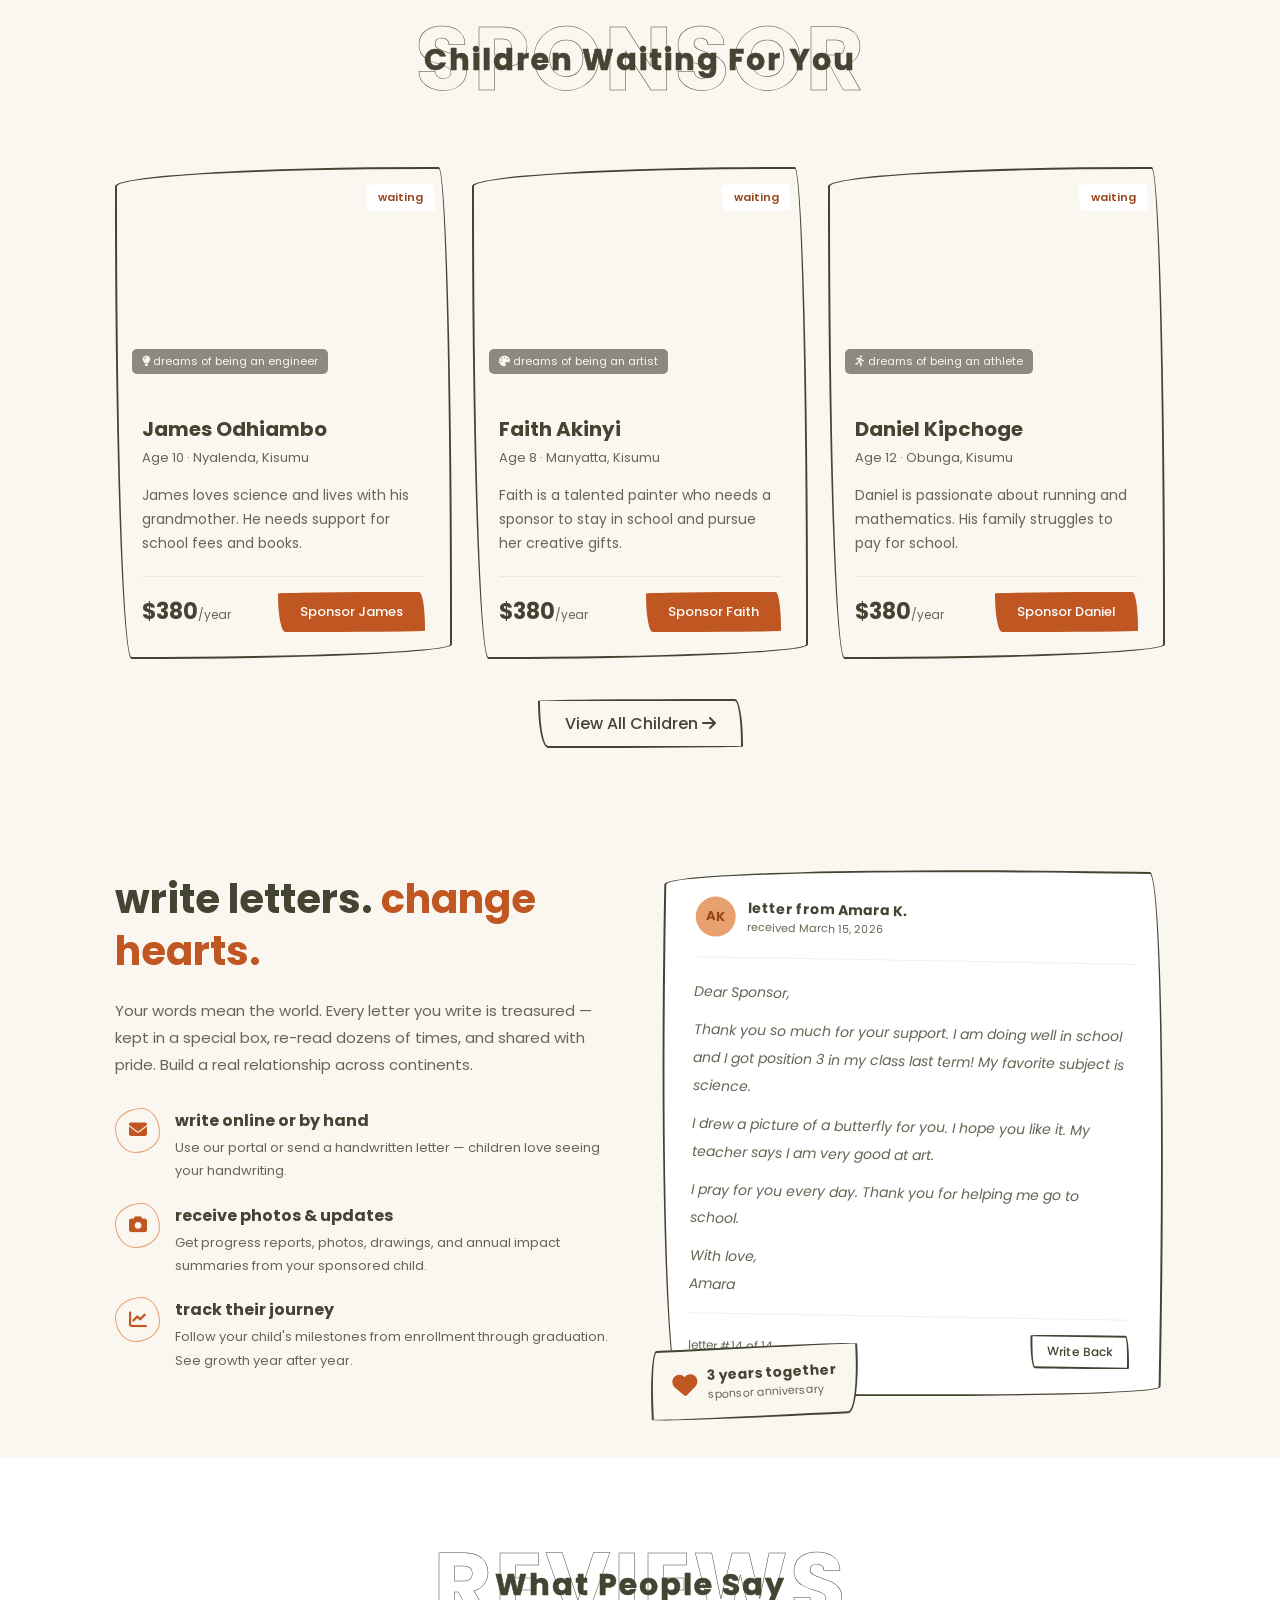
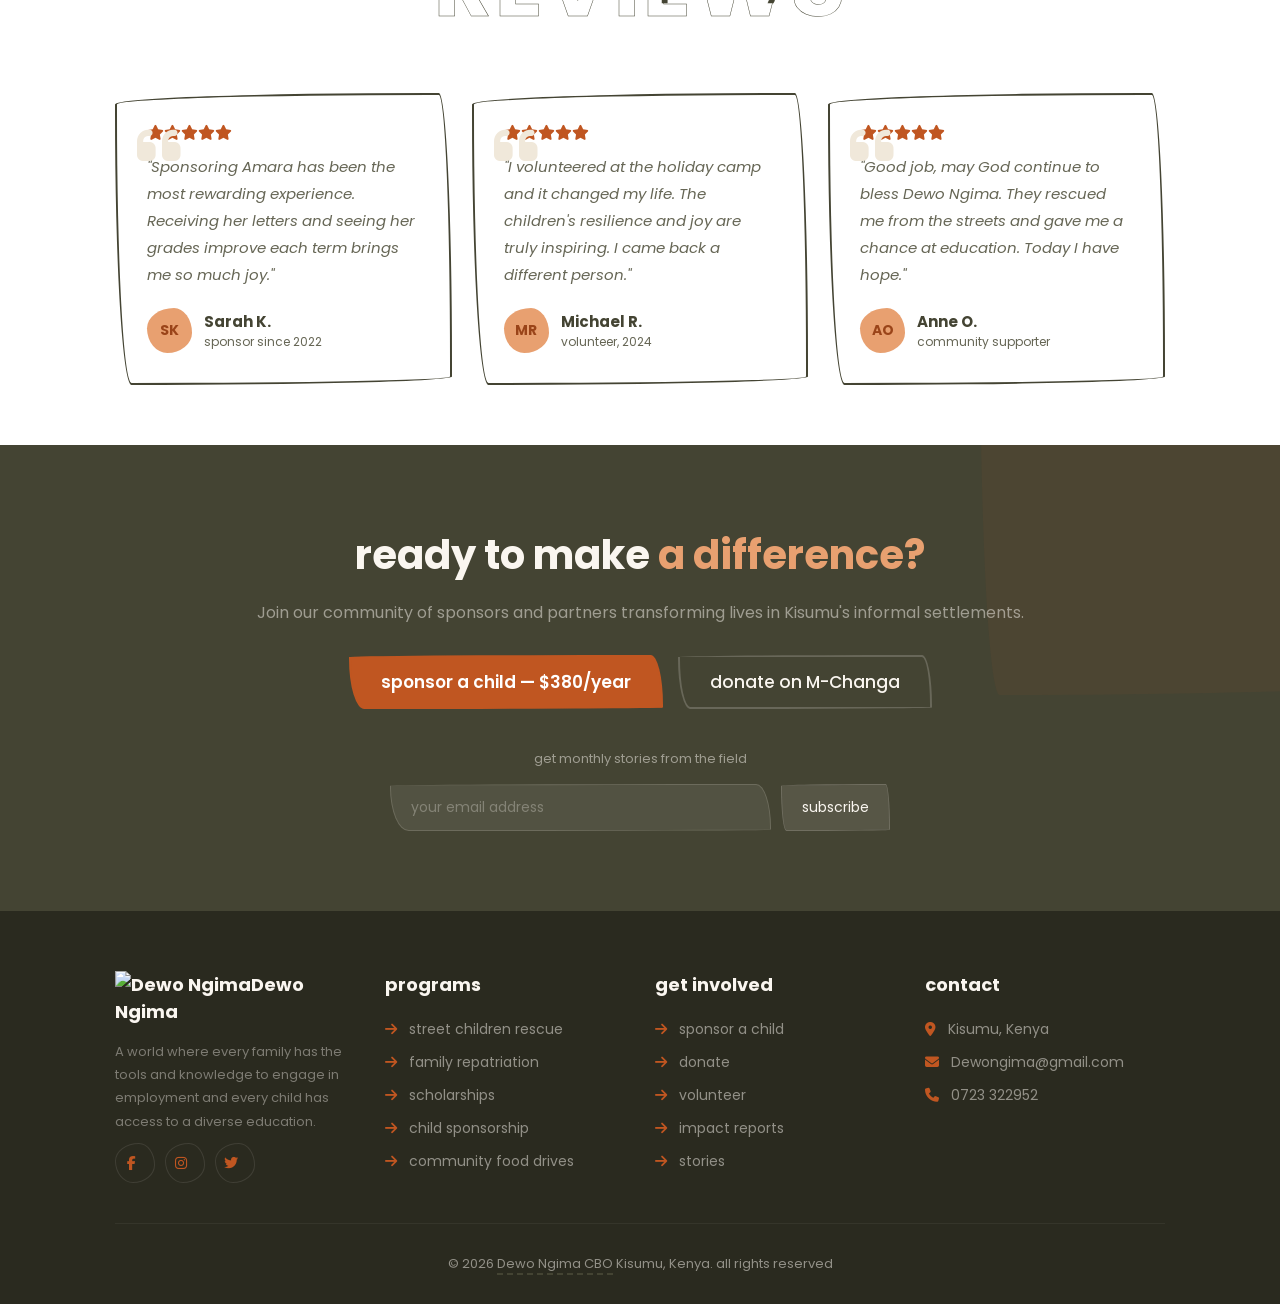
==== commit a472f97c: "change to kids" ====
--- a/index.html
+++ b/index.html
@@ -3,8 +3,9 @@
 <head>
   <meta charset="UTF-8" />
   <meta name="viewport" content="width=device-width, initial-scale=1.0" />
-  <title>InuaYouth | A Better World Starts With You</title>
-  <meta name="description" content="Empowering vulnerable youth through education, mentorship, sponsorship, and community development." />
+  <title>Dewo Ngima | A Better World Starts With You</title>
+  <meta name="description" content="Dewo Ngima CBO — A world where every family has tools for employment and every child has access to diverse education. Kisumu, Kenya." />
+  <link rel="icon" type="image/png" href="assets/images/logo.png" />
   <link rel="stylesheet" href="https://cdnjs.cloudflare.com/ajax/libs/font-awesome/6.5.1/css/all.min.css" />
   <link rel="stylesheet" href="css/styles.css" />
 </head>
@@ -13,7 +14,7 @@
   <!-- HEADER -->
   <header class="header" id="navbar">
     <div id="menu-btn" class="fas fa-bars"></div>
-    <a href="index.html" class="logo">inuaYouth<i class="fas fa-hand-holding-heart"></i></a>
+    <a href="index.html" class="logo"><img src="assets/images/logo.png" alt="Dewo Ngima" class="logo-img"><span class="logo-text">Dewo Ngima</span></a>
     <nav class="navbar">
       <a href="#home">home</a>
       <a href="#programs">programs</a>
@@ -31,34 +32,34 @@
       <div class="content">
         <div class="tag">
           <span class="dot"></span>
-          2,400+ lives transformed since 2018
-        </div>
-        <h3>a better world <em>starts with you</em></h3>
-        <p>Empowering vulnerable Kenyan youth through education, mentorship, and one-to-one sponsorship — building futures that last generations.</p>
+          200+ lives transformed since 2019
+        </div>
+        <h3>every child deserves <em>a future</em></h3>
+        <p>A world where every family has the tools and knowledge to engage in employment and every child has access to a diverse education. Based in Kisumu, Kenya.</p>
         <div class="btn-group">
           <a href="pages/sponsor.html" class="btn btn-accent">sponsor a child <i class="fas fa-arrow-right"></i></a>
           <a href="#programs" class="btn">our programs</a>
         </div>
         <div class="stats">
           <div class="stat">
-            <h4 class="counter" data-target="136">0</h4>
-            <p>youth supported</p>
+            <h4 class="counter" data-target="200">0</h4>
+            <p>children impacted</p>
           </div>
           <div class="stat">
-            <h4>5</h4>
-            <p>programs</p>
+            <h4>6+</h4>
+            <p>years with Rotary</p>
           </div>
           <div class="stat">
-            <h4>8+</h4>
-            <p>years active</p>
+            <h4>3</h4>
+            <p>communities</p>
           </div>
         </div>
       </div>
 
       <div class="image" style="flex:1 1 42rem;text-align:center;padding-top:5rem;">
         <div class="hero-cycle-wrap">
-          <img id="cycling-img-a" src="assets/images/d4.jpg" class="hero-float-img hero-cycle active" alt="InuaYouth children">
-          <img id="cycling-img-b" src="assets/images/d6.jpg" class="hero-float-img hero-cycle" alt="InuaYouth children">
+          <img id="cycling-img-a" src="assets/images/d4.jpg" class="hero-float-img hero-cycle active" alt="Dewo Ngima children">
+          <img id="cycling-img-b" src="assets/images/d6.jpg" class="hero-float-img hero-cycle" alt="Dewo Ngima children">
         </div>
       </div>
 
@@ -70,12 +71,16 @@
         <span>love</span>
       </div>
       <div class="slider-item">
-        <div class="slider-icon"><i class="fas fa-child-reaching"></i></div>
-        <span>youth</span>
+        <div class="slider-icon"><i class="fas fa-children"></i></div>
+        <span>kids</span>
       </div>
       <div class="slider-item">
         <div class="slider-icon"><i class="fas fa-school"></i></div>
         <span>education</span>
+      </div>
+      <div class="slider-item">
+        <div class="slider-icon"><i class="fas fa-hands-holding-child"></i></div>
+        <span>care</span>
       </div>
     </div>
 
@@ -87,7 +92,7 @@
     <div class="row" style="display:flex;align-items:center;flex-wrap:wrap;gap:4rem;">
 
       <div class="about-image-blob">
-        <img src="assets/images/hero-illustration.png" alt="InuaYouth hero">
+        <img src="assets/images/hero-illustration.png" alt="Dewo Ngima hero">
       </div>
 
       <div class="steps-compact">
@@ -122,11 +127,20 @@
     <h1 class="heading">what we do <span>programs that transform</span></h1>
     <div class="box-container">
       <div class="box">
-        <div class="icon-area"><i class="fas fa-users"></i></div>
-        <div class="content">
-          <span class="tag">mentorship</span>
-          <h3>youth unleashed mentorship</h3>
-          <p>Supporting high-school youth with emotional wellness through group sessions and individual counseling.</p>
+        <div class="icon-area"><i class="fas fa-child-reaching"></i></div>
+        <div class="content">
+          <span class="tag">rescue</span>
+          <h3>street children rescue</h3>
+          <p>Reaching vulnerable street children in Nyalenda, Manyatta, and Obunga — providing rescue, care, and a path to safety.</p>
+          <a href="#">learn more <i class="fas fa-chevron-right"></i></a>
+        </div>
+      </div>
+      <div class="box">
+        <div class="icon-area"><i class="fas fa-home"></i></div>
+        <div class="content">
+          <span class="tag">family</span>
+          <h3>family repatriation</h3>
+          <p>Reuniting children with their families and supporting reintegration through counseling, mediation, and follow-up care.</p>
           <a href="#">learn more <i class="fas fa-chevron-right"></i></a>
         </div>
       </div>
@@ -134,44 +148,35 @@
         <div class="icon-area"><i class="fas fa-book-open"></i></div>
         <div class="content">
           <span class="tag">education</span>
-          <h3>scholarships & tutoring</h3>
-          <p>Providing scholarships, emotional support, social support, and tutoring for 136+ youth across Kenya.</p>
-          <a href="#">learn more <i class="fas fa-chevron-right"></i></a>
-        </div>
-      </div>
-      <div class="box">
-        <div class="icon-area"><i class="fas fa-campground"></i></div>
-        <div class="content">
-          <span class="tag">life skills</span>
-          <h3>beyond school camps</h3>
-          <p>Holiday camps where children connect, play, and develop critical soft skills and life skills in a safe space.</p>
-          <a href="#">learn more <i class="fas fa-chevron-right"></i></a>
-        </div>
-      </div>
-      <div class="box">
-        <div class="icon-area"><i class="fas fa-star"></i></div>
-        <div class="content">
-          <span class="tag">community</span>
-          <h3>chapati joy festivals</h3>
-          <p>One-day events that uplift, inspire, and share love with children in institutions across communities.</p>
-          <a href="#">learn more <i class="fas fa-chevron-right"></i></a>
-        </div>
-      </div>
-      <div class="box">
-        <div class="icon-area"><i class="fas fa-laptop-code"></i></div>
-        <div class="content">
-          <span class="tag">technology</span>
-          <h3>digital literacy</h3>
-          <p>Computer education at the Korando Educational Center — equipping youth with essential tech skills for the future.</p>
+          <h3>scholarships & school fees</h3>
+          <p>Full scholarships for highly vulnerable children from Kisumu informal settlements — from primary through secondary school.</p>
           <a href="#">learn more <i class="fas fa-chevron-right"></i></a>
         </div>
       </div>
       <div class="box">
         <div class="icon-area"><i class="fas fa-hand-holding-heart"></i></div>
         <div class="content">
-          <span class="tag">wellness</span>
-          <h3>healing & expression</h3>
-          <p>Safe spaces for youth to release trauma, heal relationships, and develop tools to move beyond stress and fear.</p>
+          <span class="tag">sponsorship</span>
+          <h3>child sponsorship</h3>
+          <p>Sponsor a child at $380 per year. Your support covers education, food, healthcare, and emotional support for one child.</p>
+          <a href="#">learn more <i class="fas fa-chevron-right"></i></a>
+        </div>
+      </div>
+      <div class="box">
+        <div class="icon-area"><i class="fas fa-utensils"></i></div>
+        <div class="content">
+          <span class="tag">food support</span>
+          <h3>community food drives</h3>
+          <p>Reaching vulnerable families in Kisumu's informal settlements with food support and essential supplies during hard times.</p>
+          <a href="#">learn more <i class="fas fa-chevron-right"></i></a>
+        </div>
+      </div>
+      <div class="box">
+        <div class="icon-area"><i class="fas fa-handshake"></i></div>
+        <div class="content">
+          <span class="tag">partnerships</span>
+          <h3>rotary & global partners</h3>
+          <p>Working with the Rotary Club of Chippenham, Better Me e.V., and global sponsors to uplift vulnerable families for over 6 years.</p>
           <a href="#">learn more <i class="fas fa-chevron-right"></i></a>
         </div>
       </div>
@@ -183,24 +188,24 @@
     <h1 class="heading">our impact <span>transforming communities</span></h1>
     <div class="stats-grid">
       <div class="stat-box">
-        <h4 class="counter" data-target="136">0</h4>
-        <p>children sponsored</p>
-        <div class="bar"><div class="fill" style="width:68%"></div></div>
+        <h4 class="counter" data-target="200">0</h4>
+        <p>children supported</p>
+        <div class="bar"><div class="fill" style="width:80%"></div></div>
       </div>
       <div class="stat-box">
-        <h4 class="counter" data-target="12">0</h4>
-        <p>communities reached</p>
-        <div class="bar"><div class="fill" style="width:48%"></div></div>
+        <h4 class="counter" data-target="3">0</h4>
+        <p>settlements reached</p>
+        <div class="bar"><div class="fill" style="width:60%"></div></div>
       </div>
       <div class="stat-box">
-        <h4 class="counter" data-target="94">0</h4>
-        <p>% funds to programs</p>
-        <div class="bar"><div class="fill" style="width:94%"></div></div>
+        <h4 class="counter" data-target="6">0</h4>
+        <p>years with Rotary</p>
+        <div class="bar"><div class="fill" style="width:75%"></div></div>
       </div>
       <div class="stat-box">
-        <h4 class="counter" data-target="2400">0</h4>
-        <p>lives impacted</p>
-        <div class="bar"><div class="fill" style="width:85%"></div></div>
+        <h4 class="counter" data-target="380">0</h4>
+        <p>$/year to sponsor</p>
+        <div class="bar"><div class="fill" style="width:50%"></div></div>
       </div>
     </div>
   </section>
@@ -216,10 +221,10 @@
         </div>
         <div class="card-body">
           <h3>James Odhiambo</h3>
-          <p class="meta">Age 10 · Kisumu, Kenya</p>
+          <p class="meta">Age 10 · Nyalenda, Kisumu</p>
           <p>James loves science and lives with his grandmother. He needs support for school fees and books.</p>
           <div class="card-footer">
-            <span class="price">$35<small>/month</small></span>
+            <span class="price">$380<small>/year</small></span>
             <a href="pages/sponsor.html" class="btn btn-accent" style="margin:0;padding:.8rem 2rem;font-size:1.3rem">sponsor James</a>
           </div>
         </div>
@@ -231,10 +236,10 @@
         </div>
         <div class="card-body">
           <h3>Faith Akinyi</h3>
-          <p class="meta">Age 8 · Nairobi, Kenya</p>
+          <p class="meta">Age 8 · Manyatta, Kisumu</p>
           <p>Faith is a talented painter who needs a sponsor to stay in school and pursue her creative gifts.</p>
           <div class="card-footer">
-            <span class="price">$35<small>/month</small></span>
+            <span class="price">$380<small>/year</small></span>
             <a href="pages/sponsor.html" class="btn btn-accent" style="margin:0;padding:.8rem 2rem;font-size:1.3rem">sponsor Faith</a>
           </div>
         </div>
@@ -246,10 +251,10 @@
         </div>
         <div class="card-body">
           <h3>Daniel Kipchoge</h3>
-          <p class="meta">Age 12 · Eldoret, Kenya</p>
+          <p class="meta">Age 12 · Obunga, Kisumu</p>
           <p>Daniel is passionate about running and mathematics. His family struggles to pay for school.</p>
           <div class="card-footer">
-            <span class="price">$35<small>/month</small></span>
+            <span class="price">$380<small>/year</small></span>
             <a href="pages/sponsor.html" class="btn btn-accent" style="margin:0;padding:.8rem 2rem;font-size:1.3rem">sponsor Daniel</a>
           </div>
         </div>
@@ -360,12 +365,12 @@
         <div class="stars">
           <i class="fas fa-star"></i><i class="fas fa-star"></i><i class="fas fa-star"></i><i class="fas fa-star"></i><i class="fas fa-star"></i>
         </div>
-        <p>"I was a sponsored child. Now I'm a university graduate and mentor in the YUMP program. InuaYouth gave me everything — a future, a family, hope."</p>
+        <p>"Good job, may God continue to bless Dewo Ngima. They rescued me from the streets and gave me a chance at education. Today I have hope."</p>
         <div class="reviewer">
-          <div class="avatar">JW</div>
-          <div>
-            <h4>Joseph W.</h4>
-            <span>alumni & mentor</span>
+          <div class="avatar">AO</div>
+          <div>
+            <h4>Anne O.</h4>
+            <span>community supporter</span>
           </div>
         </div>
       </div>
@@ -375,10 +380,10 @@
   <!-- CTA -->
   <section class="cta">
     <h2>ready to make <em>a difference?</em></h2>
-    <p>Join thousands of sponsors and volunteers transforming lives in Kenya.</p>
+    <p>Join our community of sponsors and partners transforming lives in Kisumu's informal settlements.</p>
     <div class="btn-group">
-      <a href="pages/sponsor.html" class="btn-cta">sponsor a child — $35/mo</a>
-      <a href="pages/donate.html" class="btn-outline">make a one-time gift</a>
+      <a href="pages/sponsor.html" class="btn-cta">sponsor a child — $380/year</a>
+      <a href="https://www.mchanga.africa/fundraiser/131710" target="_blank" class="btn-outline">donate on M-Changa</a>
     </div>
     <div class="newsletter">
       <p>get monthly stories from the field</p>
@@ -393,22 +398,21 @@
   <section class="footer">
     <div class="box-container">
       <div class="box">
-        <h3>inuaYouth<i class="fas fa-hand-holding-heart" style="color:#c05621;margin-left:.5rem;font-size:1.4rem"></i></h3>
-        <p style="font-size:1.3rem;line-height:1.8;color:rgba(250,246,240,.4)">Empowering vulnerable Kenyan youth to unleash their full potential and create a better world for all.</p>
+        <h3><img src="assets/images/logo.png" alt="Dewo Ngima" class="footer-logo-img">Dewo Ngima</h3>
+        <p style="font-size:1.3rem;line-height:1.8;color:rgba(250,246,240,.4)">A world where every family has the tools and knowledge to engage in employment and every child has access to a diverse education.</p>
         <div class="social-links">
-          <a href="#"><i class="fab fa-facebook-f"></i></a>
+          <a href="https://www.facebook.com/DewoNgima" target="_blank"><i class="fab fa-facebook-f"></i></a>
           <a href="#"><i class="fab fa-instagram"></i></a>
           <a href="#"><i class="fab fa-twitter"></i></a>
-          <a href="#"><i class="fab fa-linkedin"></i></a>
         </div>
       </div>
       <div class="box">
         <h3>programs</h3>
-        <a href="#"><i class="fas fa-arrow-right"></i> youth mentorship</a>
+        <a href="#"><i class="fas fa-arrow-right"></i> street children rescue</a>
+        <a href="#"><i class="fas fa-arrow-right"></i> family repatriation</a>
         <a href="#"><i class="fas fa-arrow-right"></i> scholarships</a>
-        <a href="#"><i class="fas fa-arrow-right"></i> holiday camps</a>
-        <a href="#"><i class="fas fa-arrow-right"></i> digital literacy</a>
-        <a href="#"><i class="fas fa-arrow-right"></i> healing & expression</a>
+        <a href="#"><i class="fas fa-arrow-right"></i> child sponsorship</a>
+        <a href="#"><i class="fas fa-arrow-right"></i> community food drives</a>
       </div>
       <div class="box">
         <h3>get involved</h3>
@@ -421,10 +425,11 @@
       <div class="box">
         <h3>contact</h3>
         <a href="#"><i class="fas fa-map-marker-alt"></i> Kisumu, Kenya</a>
-        <a href="#"><i class="fas fa-envelope"></i> info@inuayouth.org</a>
-      </div>
-    </div>
-    <div class="credit">&copy; 2026 <span style="border-bottom:var(--border-hover)">inuaYouth</span> e.V. all rights reserved</div>
+        <a href="mailto:Dewongima@gmail.com"><i class="fas fa-envelope"></i> Dewongima@gmail.com</a>
+        <a href="tel:+254723322952"><i class="fas fa-phone"></i> 0723 322952</a>
+      </div>
+    </div>
+    <div class="credit">&copy; 2026 <span style="border-bottom:var(--border-hover)">Dewo Ngima CBO</span> Kisumu, Kenya. all rights reserved</div>
   </section>
 
   <script src="js/main.js"></script>
--- a/css/styles.css
+++ b/css/styles.css
@@ -134,12 +134,12 @@
 .hero-cycle-wrap {
   position: relative;
   display: inline-block;
-  height: 38rem;
-  width: 38rem;
+  height: 50rem;
+  width: 50rem;
 }
 .hero-float-img {
-  height: 38rem;
-  width: 38rem;
+  height: 50rem;
+  width: 50rem;
   object-fit: cover;
   animation: aboutImage 4s linear infinite;
   border: var(--border);
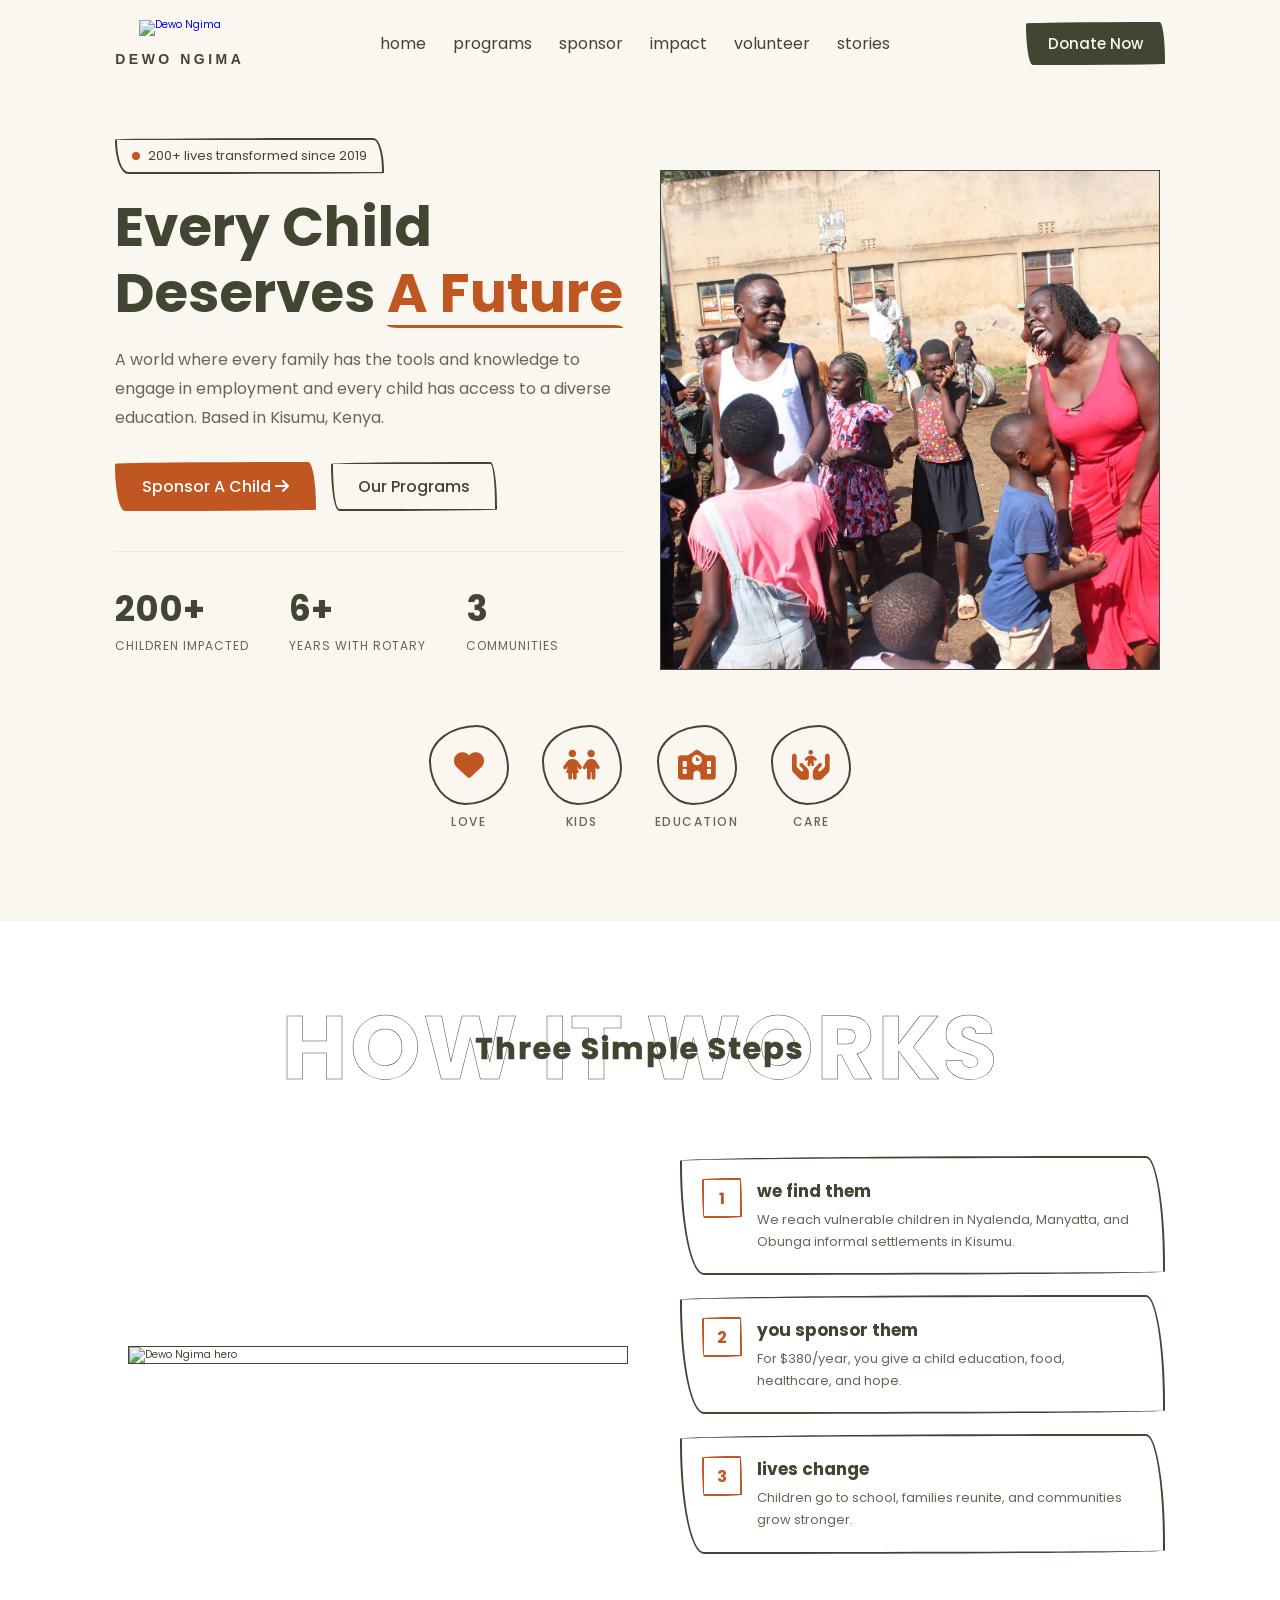
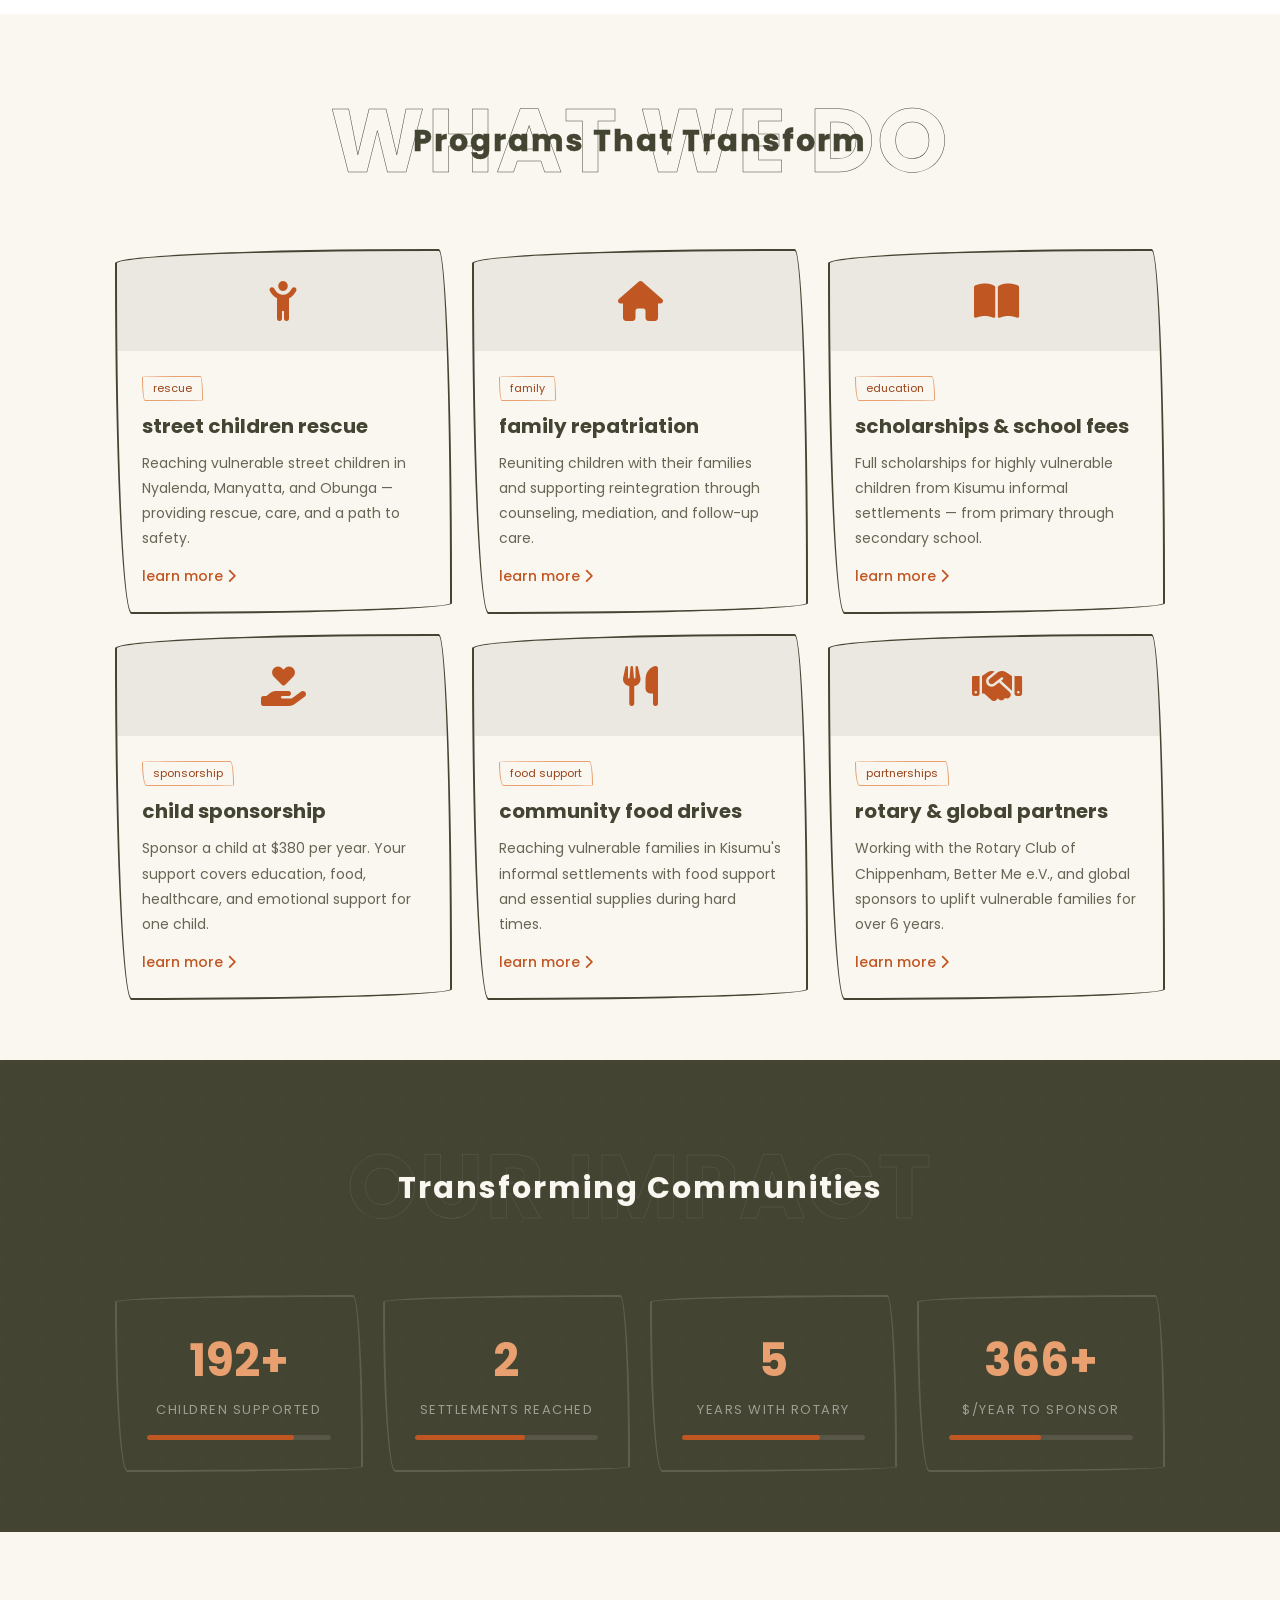
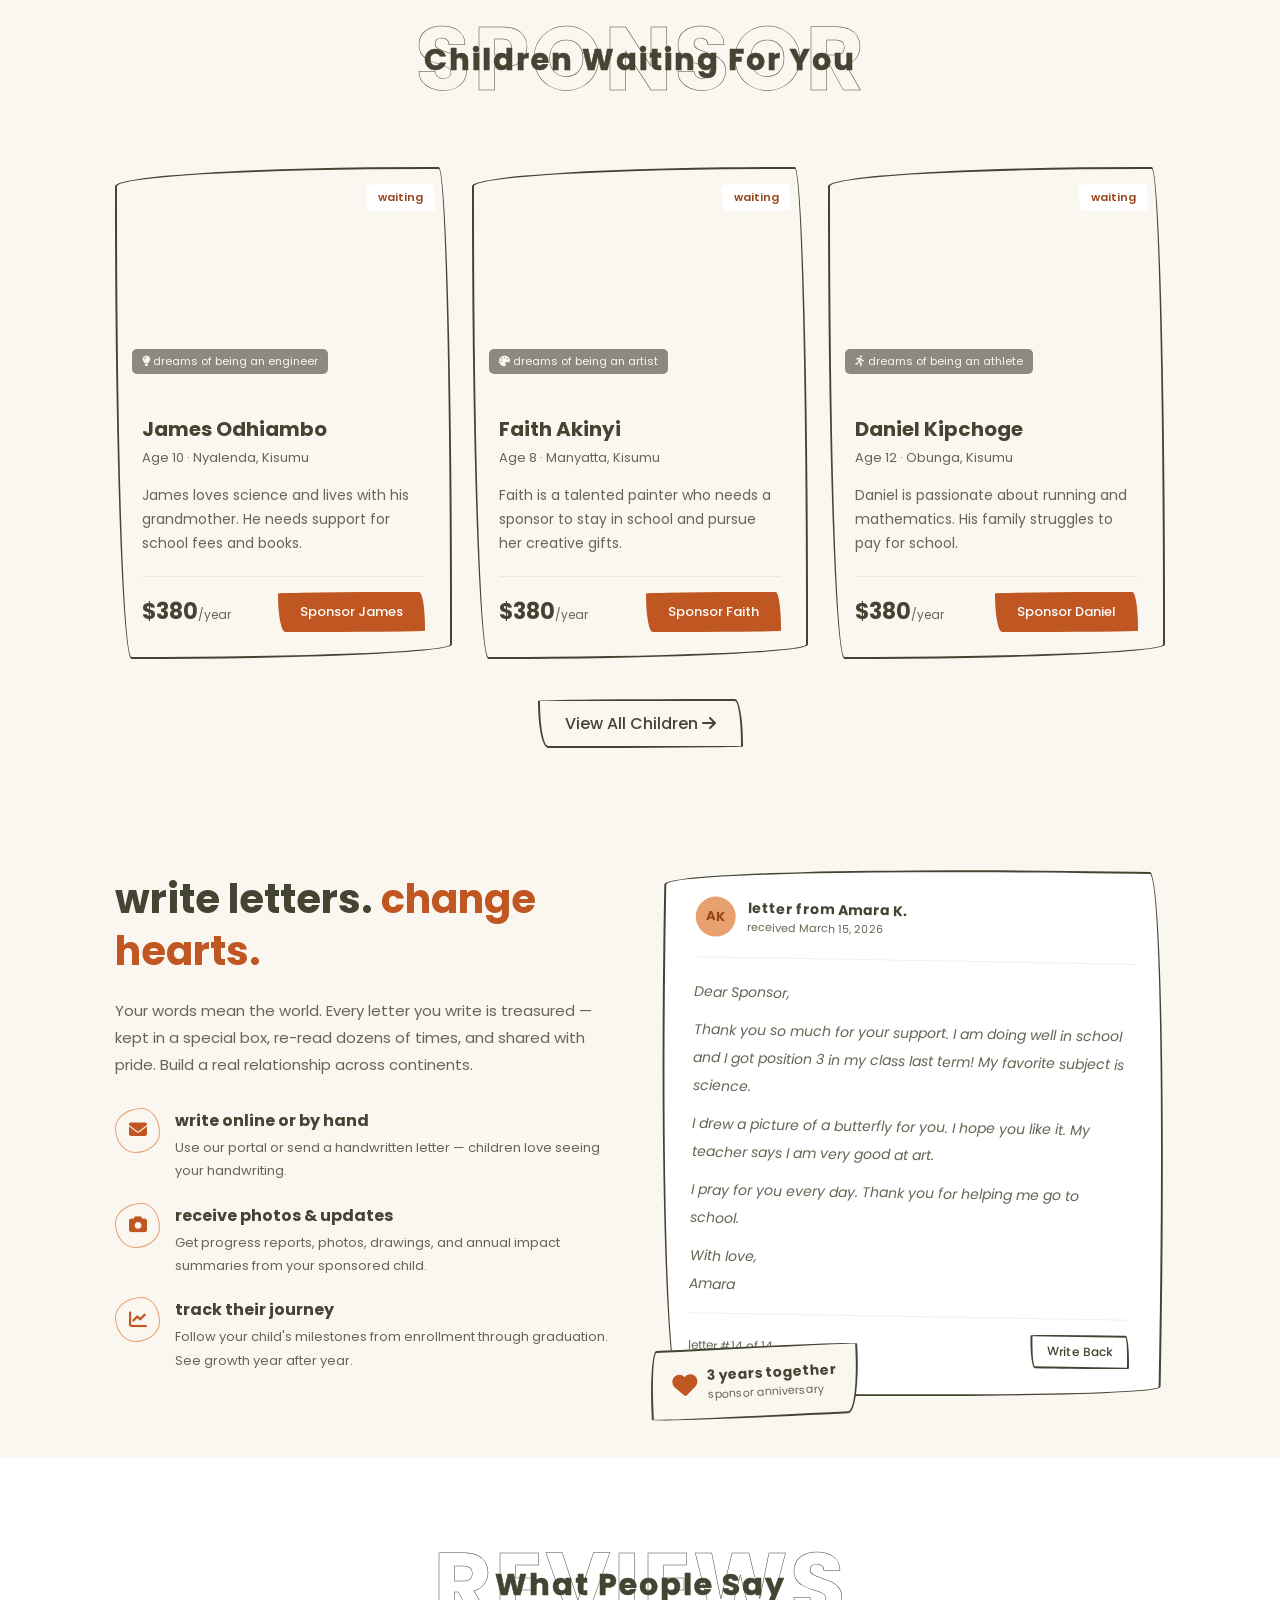
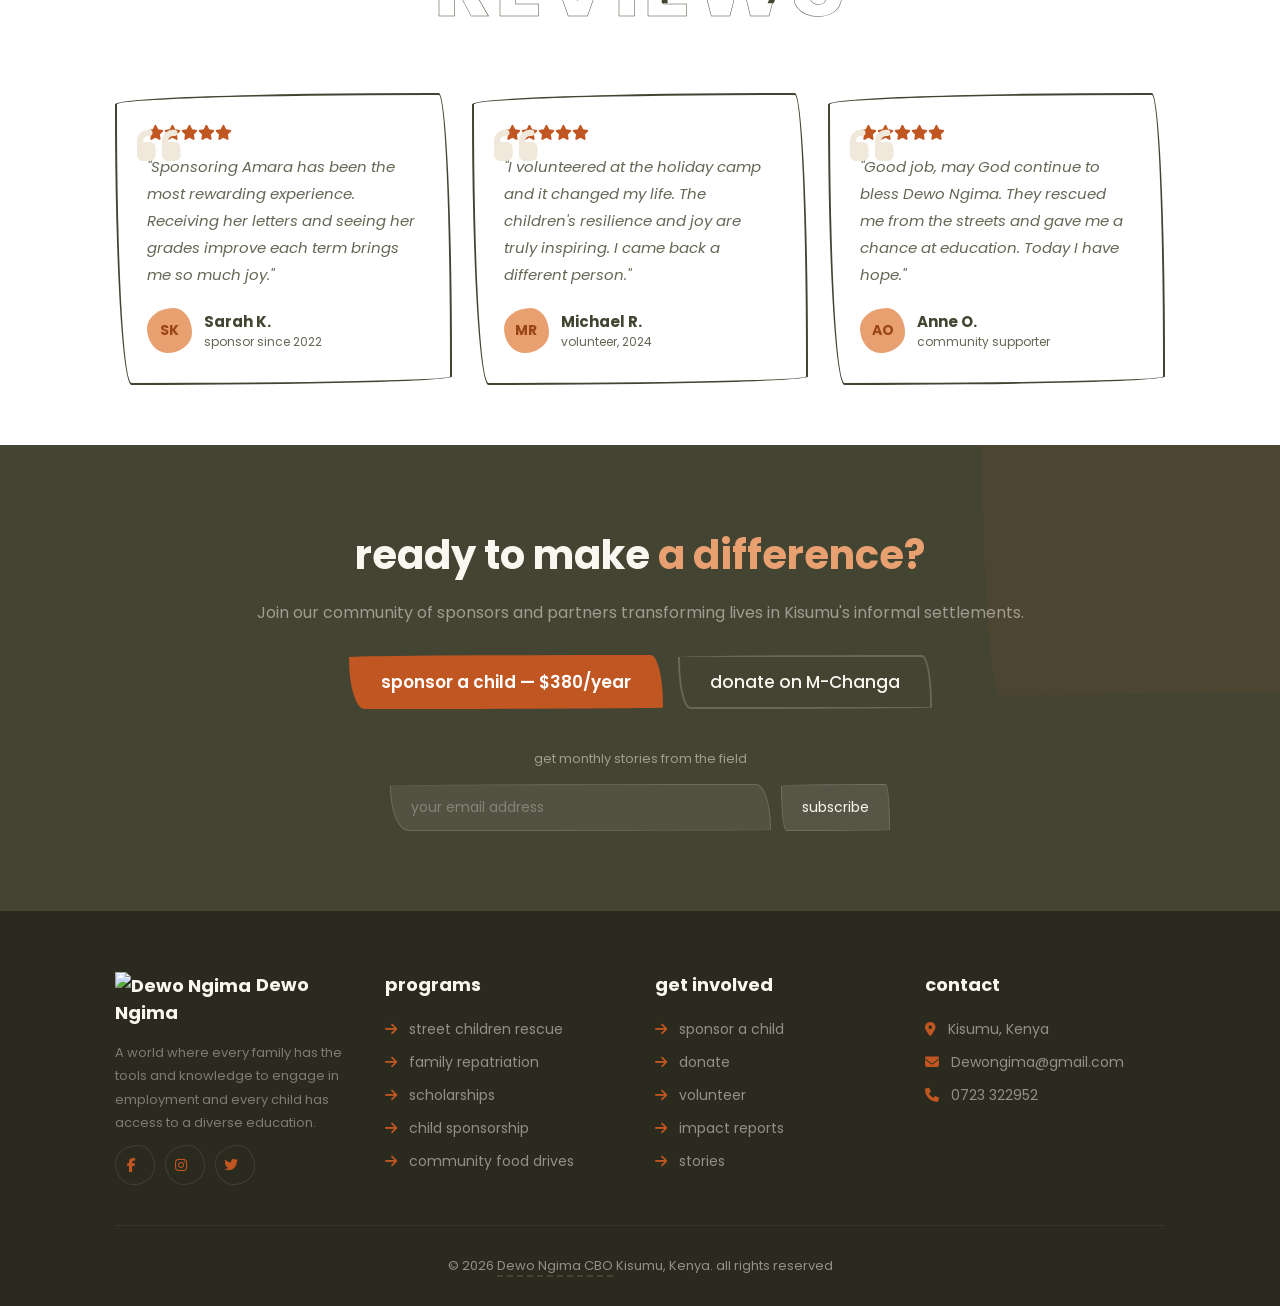
==== commit c3ddd237: "changr goal" ====
--- a/index.html
+++ b/index.html
@@ -92,29 +92,33 @@
     <div class="row" style="display:flex;align-items:center;flex-wrap:wrap;gap:4rem;">
 
       <div class="about-image-blob">
-        <img src="assets/images/hero-illustration.png" alt="Dewo Ngima hero">
+        <img src="assets/images/hero-illustration.png" alt="Dewo Ngima hero" class="static-blob">
+        <div class="mobile-cycle-wrap">
+          <img id="mobile-cycle-a" src="assets/images/d4.jpg" class="mobile-cycle active" alt="Dewo Ngima children">
+          <img id="mobile-cycle-b" src="assets/images/d6.jpg" class="mobile-cycle" alt="Dewo Ngima children">
+        </div>
       </div>
 
       <div class="steps-compact">
         <div class="step-sm">
           <div class="num-sm">1</div>
           <div>
-            <h3>choose a child</h3>
-            <p>Browse profiles of children waiting for a sponsor. See their story and dreams.</p>
+            <h3>we find them</h3>
+            <p>We reach vulnerable children in Nyalenda, Manyatta, and Obunga informal settlements in Kisumu.</p>
           </div>
         </div>
         <div class="step-sm">
           <div class="num-sm">2</div>
           <div>
-            <h3>build a bond</h3>
-            <p>Exchange letters, receive updates, photos, and annual impact reports.</p>
+            <h3>you sponsor them</h3>
+            <p>For $380/year, you give a child education, food, healthcare, and hope.</p>
           </div>
         </div>
         <div class="step-sm">
           <div class="num-sm">3</div>
           <div>
-            <h3>see the impact</h3>
-            <p>Track real community transformation. Education, health, clean water.</p>
+            <h3>lives change</h3>
+            <p>Children go to school, families reunite, and communities grow stronger.</p>
           </div>
         </div>
       </div>
--- a/css/styles.css
+++ b/css/styles.css
@@ -142,7 +142,7 @@
   width: 50rem;
   object-fit: cover;
   animation: aboutImage 4s linear infinite;
-  border: var(--border);
+  border: .1rem solid var(--main);
 }
 .hero-cycle {
   position: absolute;
@@ -206,13 +206,35 @@
   align-items: center;
   justify-content: center;
 }
-.about-image-blob img {
+.about-image-blob img.static-blob {
   width: 100%;
   max-width: 50rem;
   object-fit: cover;
   animation: aboutImage 4s linear infinite;
-  border: var(--border);
+  border: .1rem solid var(--main);
   transition: opacity .4s ease;
+}
+/* Mobile cycling images in how-it-works — hidden on desktop */
+.mobile-cycle-wrap {
+  display: none;
+  position: relative;
+  width: 100%;
+  max-width: 50rem;
+  height: 35rem;
+}
+.mobile-cycle {
+  position: absolute;
+  top: 0; left: 0;
+  width: 100%;
+  height: 100%;
+  object-fit: cover;
+  animation: aboutImage 4s linear infinite;
+  border: .1rem solid var(--main);
+  opacity: 0;
+  transition: opacity 1.2s ease-in-out;
+}
+.mobile-cycle.active {
+  opacity: 1;
 }
 @keyframes fade-up {
   from { opacity: 0; transform: translateY(3rem); }
@@ -249,11 +271,35 @@
   padding: 1.5rem 9%;
 }
 .header .logo {
+  display: flex;
+  flex-direction: column;
+  align-items: center;
+  gap: 0;
+  line-height: 1;
+  text-decoration: none;
+}
+.logo-img {
+  height: 3.5rem;
+  width: auto;
+  object-fit: contain;
+  margin-bottom: -.3rem;
+}
+.logo-text {
+  font-size: 1.4rem;
+  font-weight: 800;
   color: var(--main);
-  font-size: 2.5rem;
-  font-weight: 700;
-}
-.header .logo i { color: #c05621; }
+  letter-spacing: .35rem;
+  text-transform: uppercase;
+  width: 100%;
+  text-align: center;
+}
+.footer-logo-img {
+  height: 4rem;
+  width: auto;
+  object-fit: contain;
+  margin-right: .5rem;
+  vertical-align: middle;
+}
 .header .navbar a {
   margin: 0 1.2rem;
   font-size: 1.6rem;
@@ -289,22 +335,10 @@
   background-size: cover;
 }
 .home::before {
-  content: '';
-  position: absolute; top: -20%; right: -10%;
-  width: 60rem; height: 60rem;
-  background: var(--accent-light);
-  border-radius: var(--blob);
-  opacity: .15;
-  animation: morph 12s ease-in-out infinite;
+  display: none;
 }
 .home::after {
-  content: '';
-  position: absolute; bottom: -10%; left: -5%;
-  width: 40rem; height: 40rem;
-  background: var(--accent);
-  border-radius: var(--blob-hover);
-  opacity: .06;
-  animation: morph 10s ease-in-out infinite reverse;
+  display: none;
 }
 .home .row {
   display: flex; align-items: center;
@@ -1107,6 +1141,14 @@
     flex-direction: column;
     justify-content: center;
   }
+  /* On mobile: hide static blob image, show cycling images in how-it-works */
+  .about-image-blob .static-blob {
+    display: none;
+  }
+  .about-image-blob .mobile-cycle-wrap {
+    display: block;
+  }
+
   .home .row .content .btn-group {
     margin-top: auto;
     padding-top: 3rem;
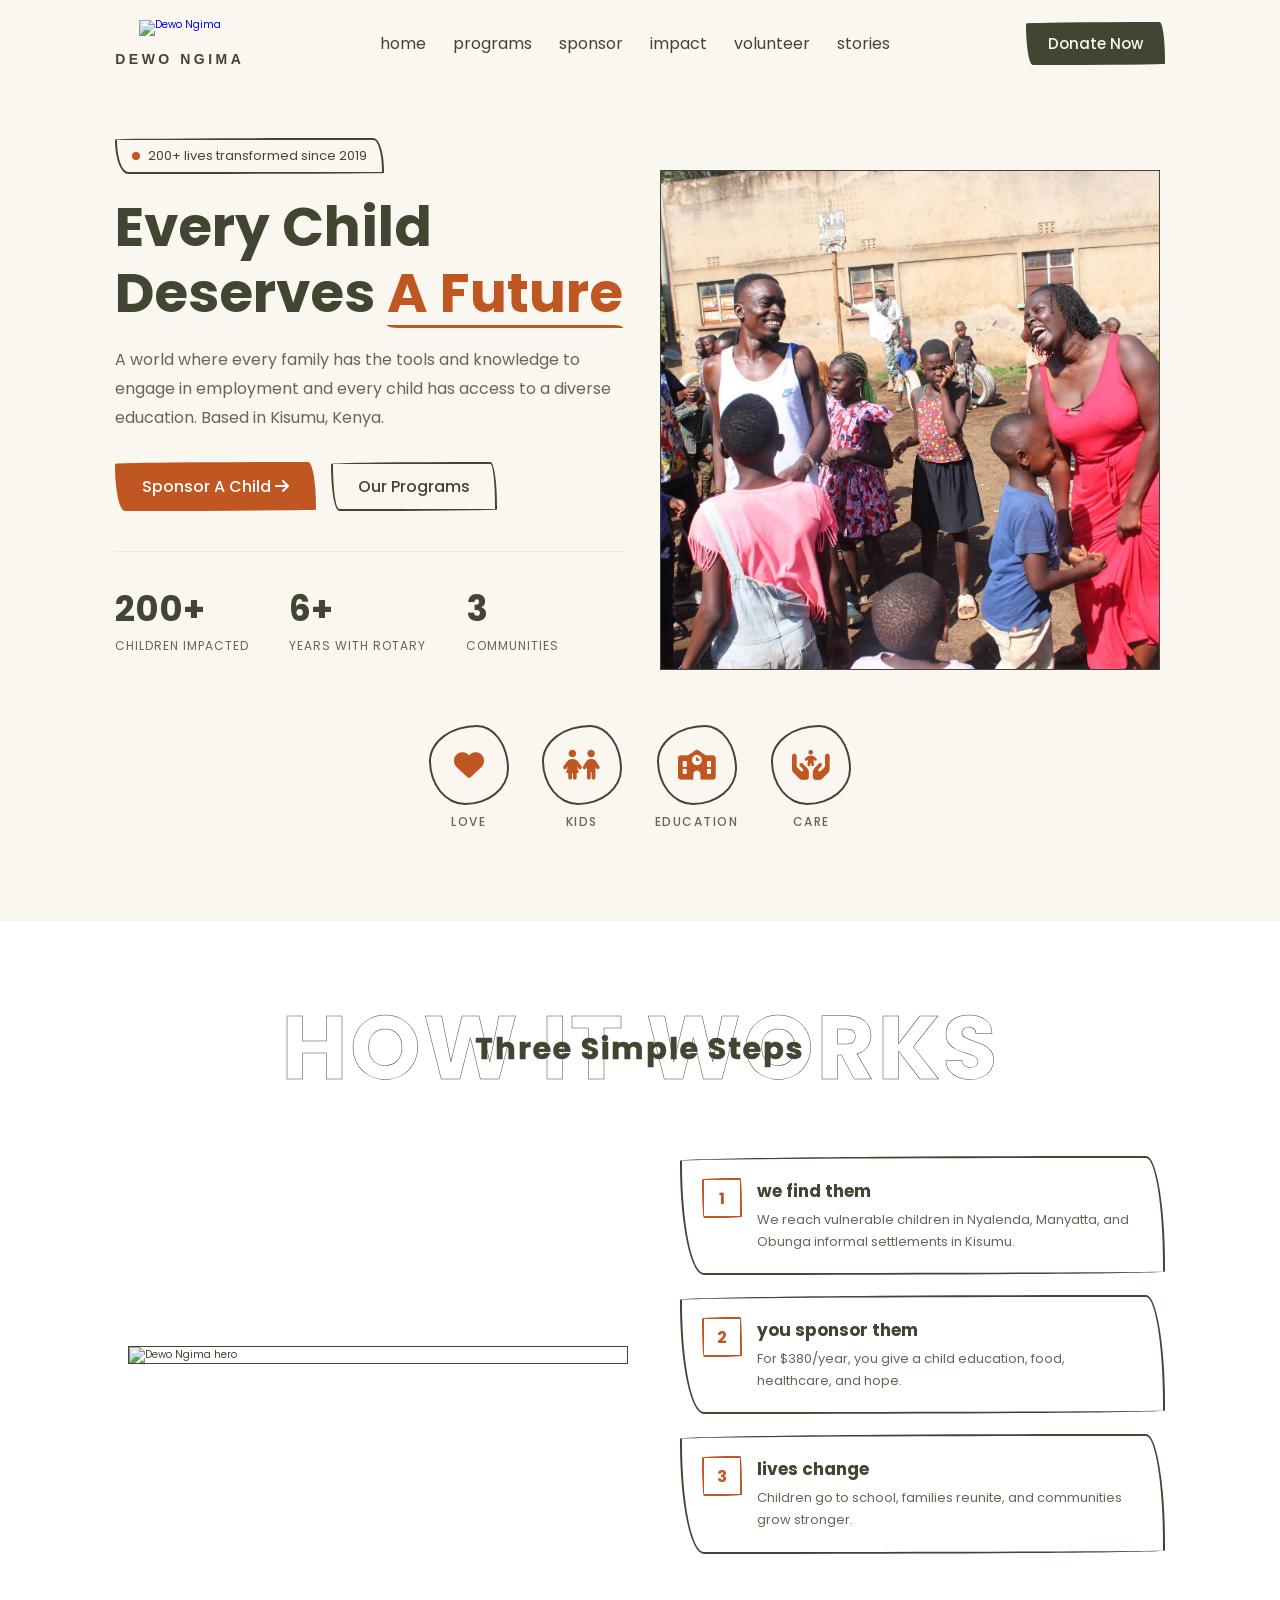
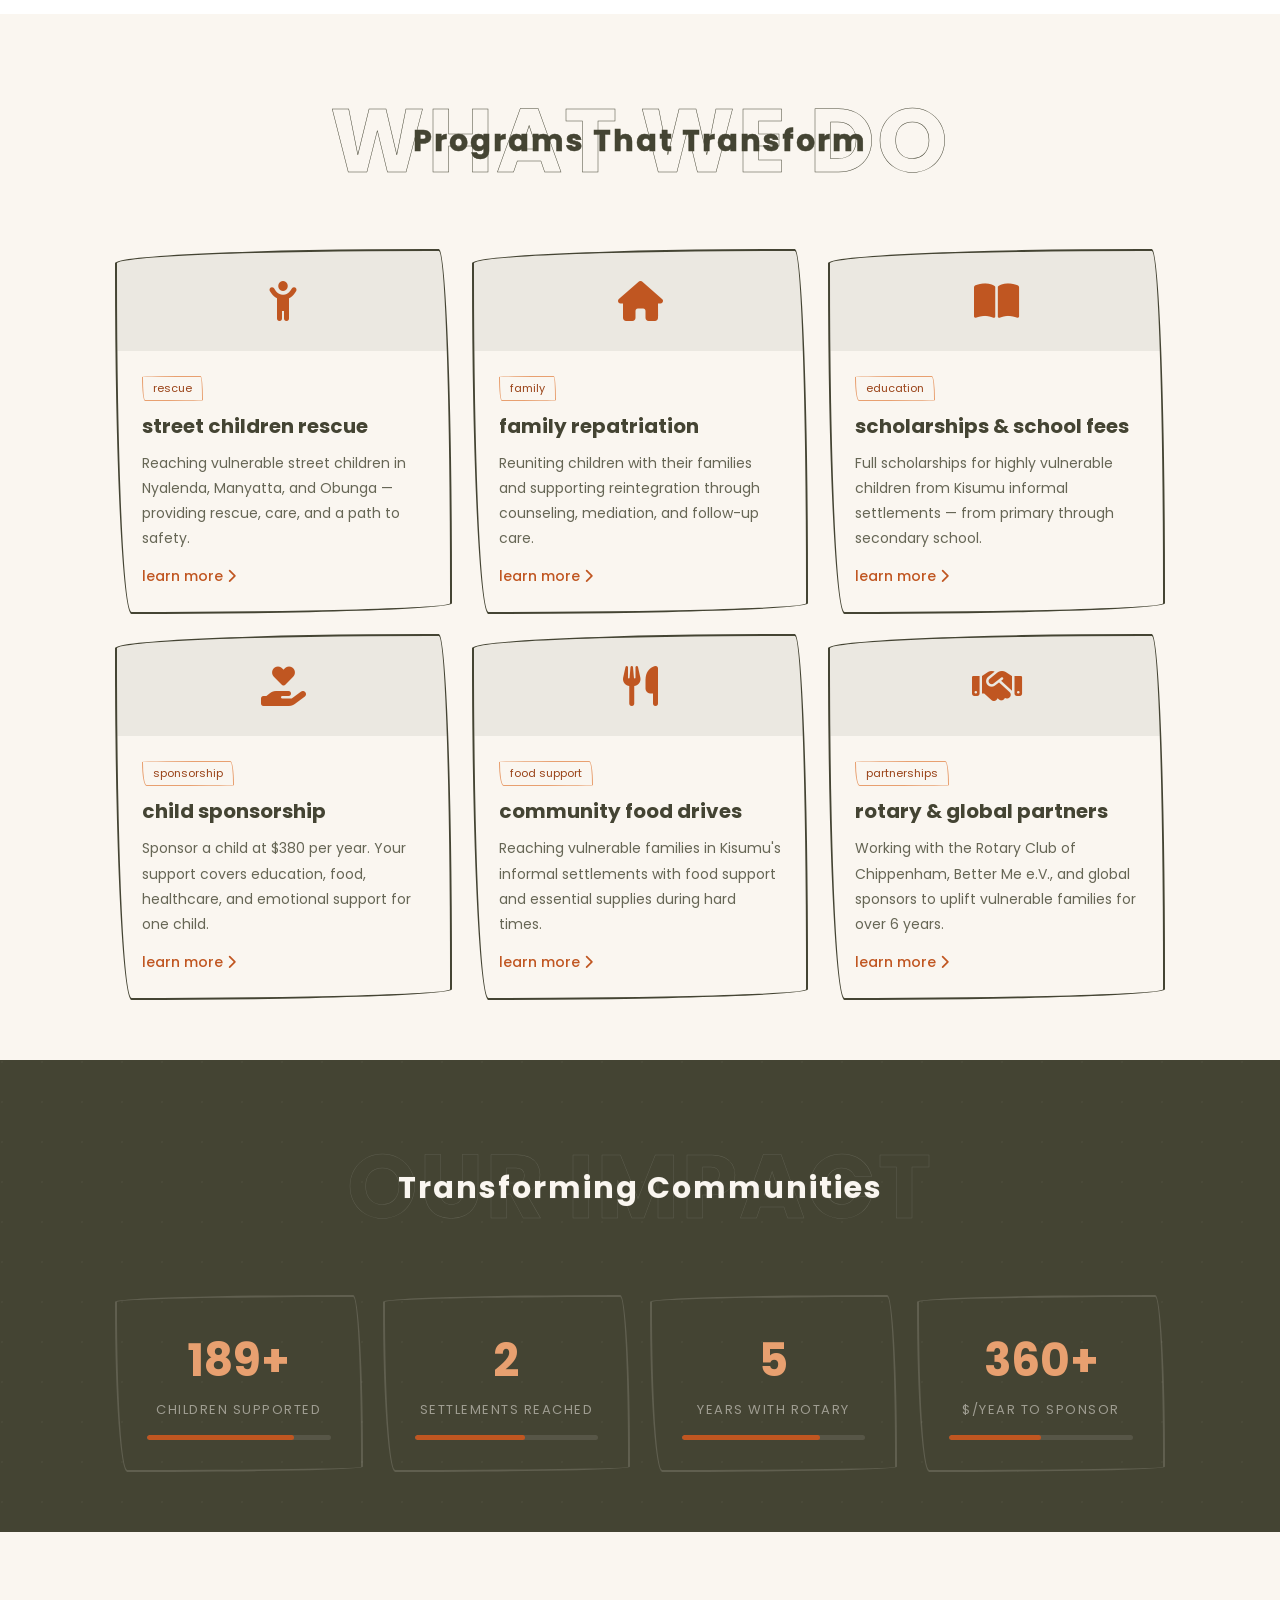
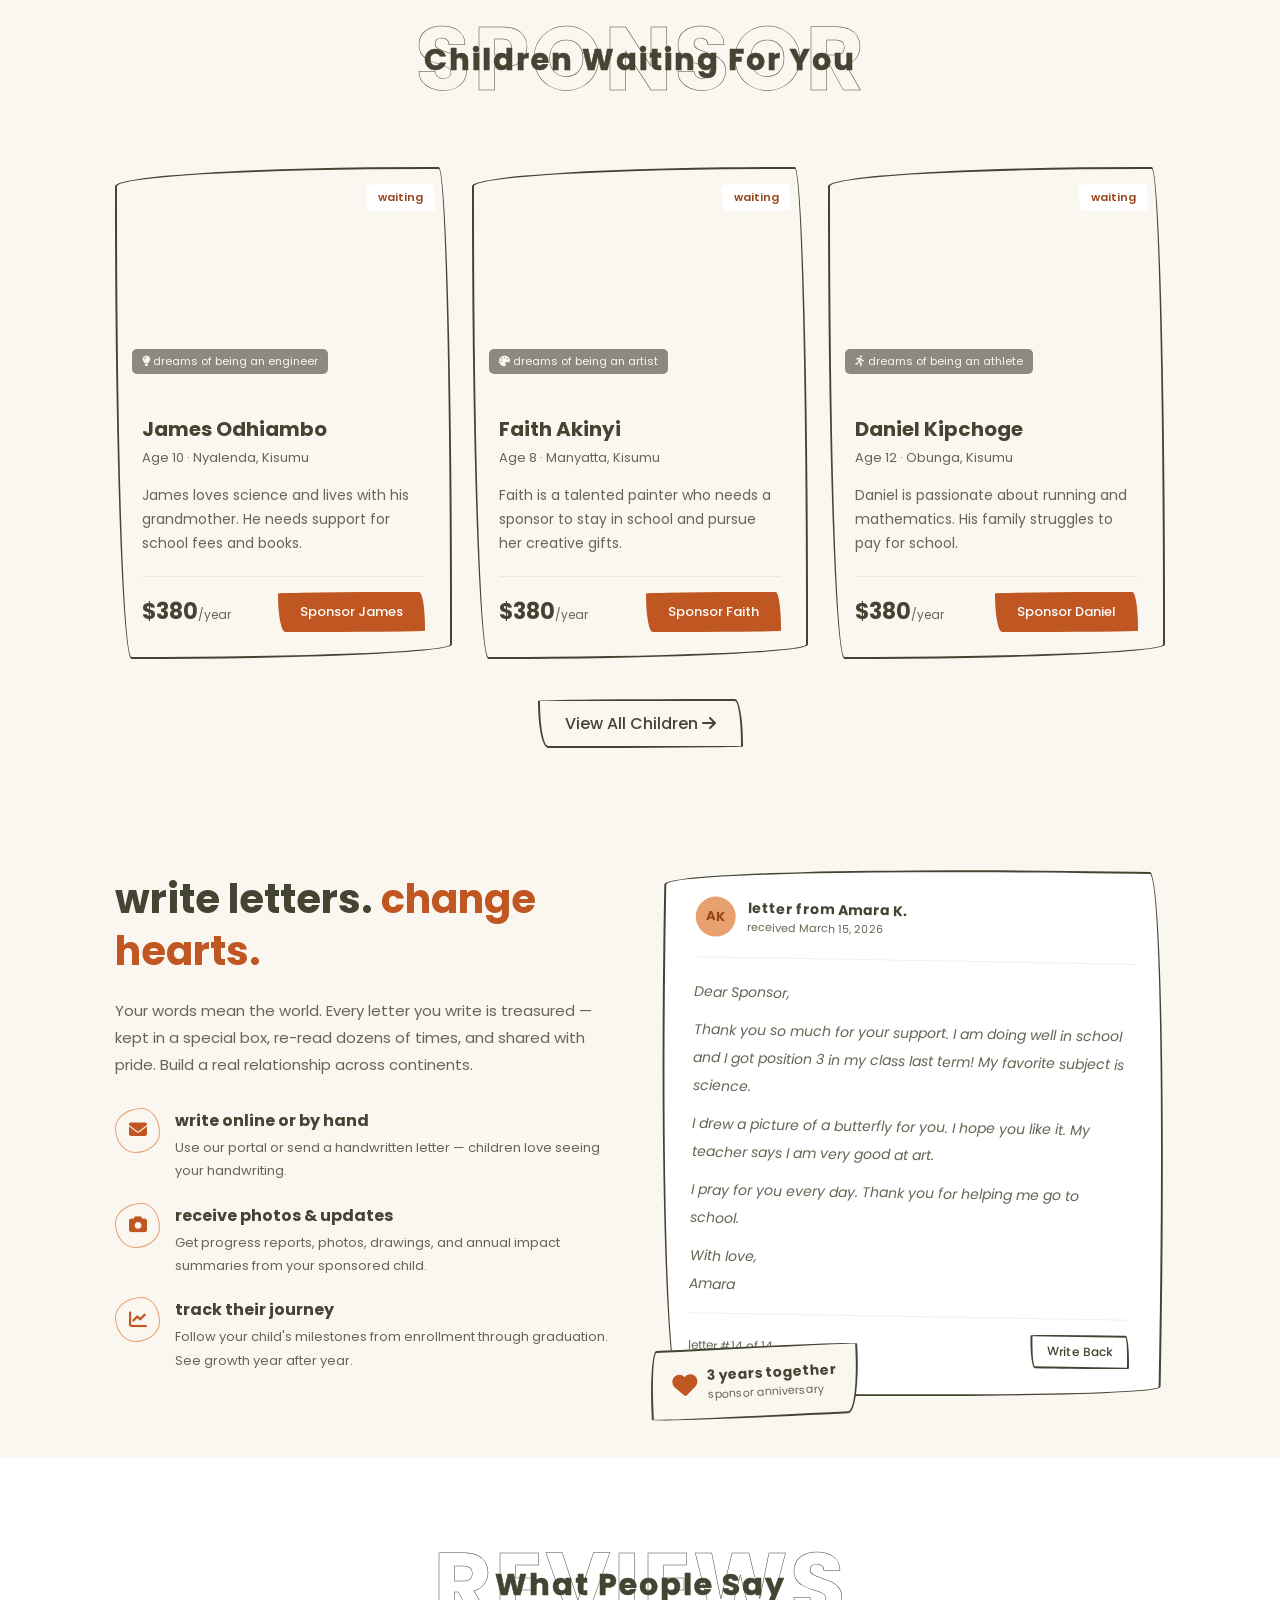
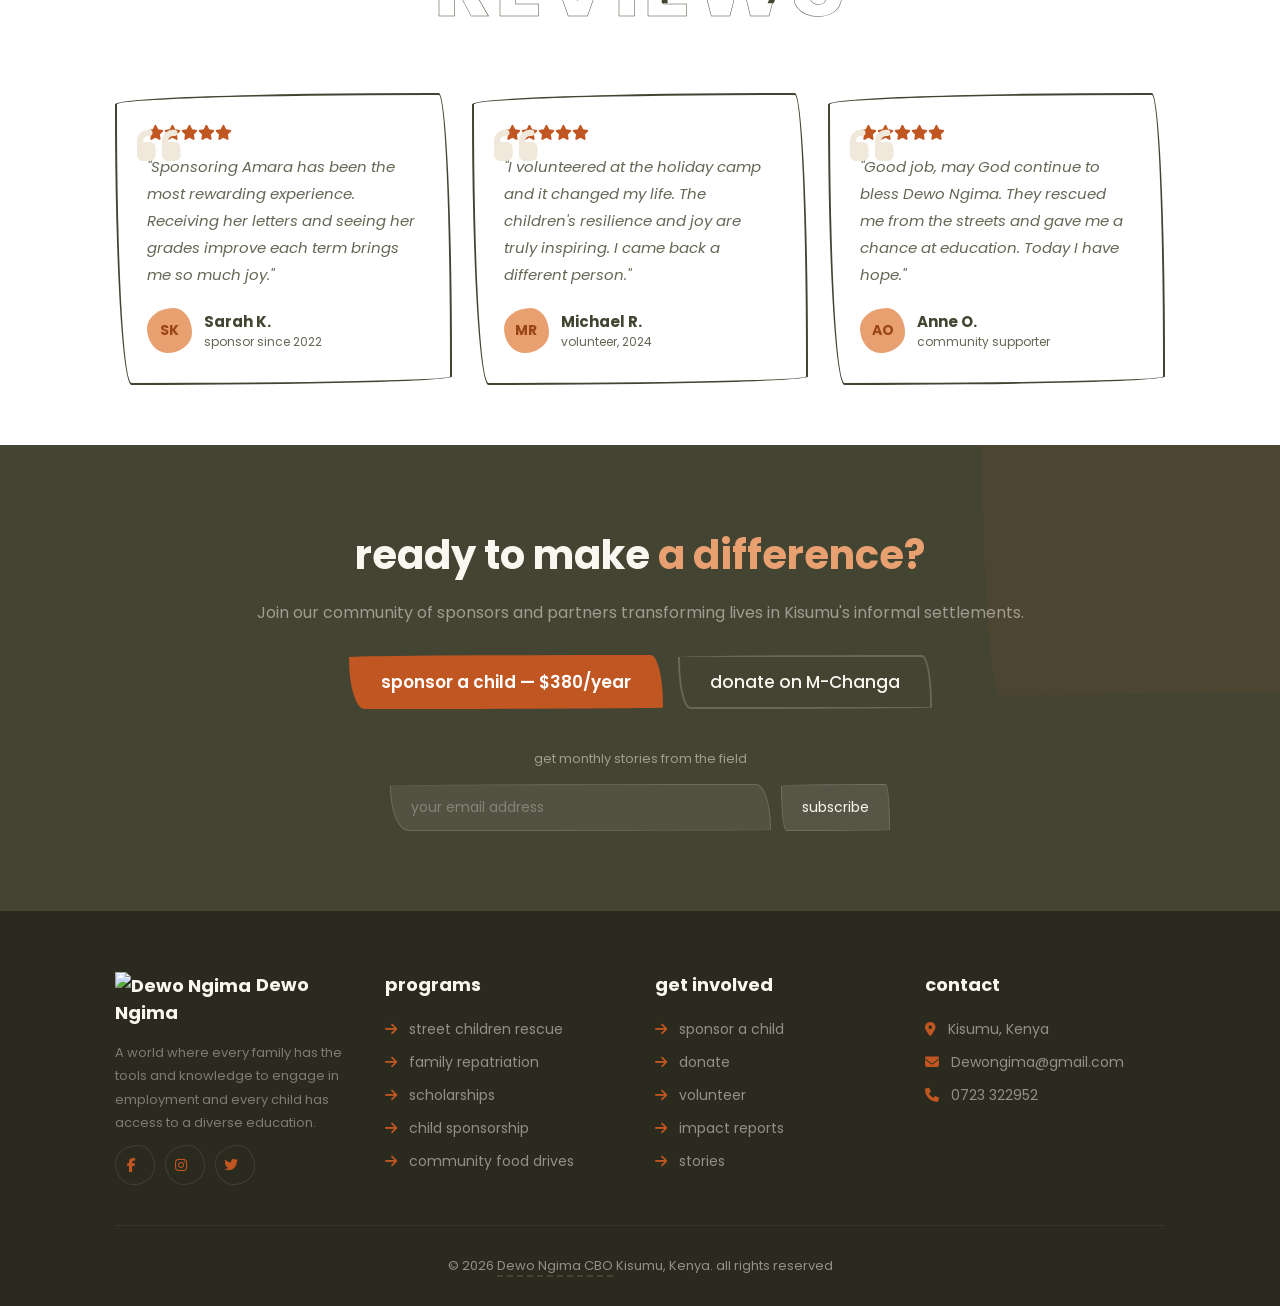
==== commit f826fa47: "links to donation" ====
--- a/index.html
+++ b/index.html
@@ -23,7 +23,7 @@
       <a href="pages/volunteer.html">volunteer</a>
       <a href="pages/stories.html">stories</a>
     </nav>
-    <a href="pages/donate.html" class="btn btn-filled">donate now</a>
+    <a href="https://www.mchanga.africa/fundraiser/131710" target="_blank" class="btn btn-filled">donate now</a>
   </header>
 
   <!-- HOME -->
@@ -229,7 +229,7 @@
           <p>James loves science and lives with his grandmother. He needs support for school fees and books.</p>
           <div class="card-footer">
             <span class="price">$380<small>/year</small></span>
-            <a href="pages/sponsor.html" class="btn btn-accent" style="margin:0;padding:.8rem 2rem;font-size:1.3rem">sponsor James</a>
+            <a href="https://www.mchanga.africa/fundraiser/131710" target="_blank" class="btn btn-accent" style="margin:0;padding:.8rem 2rem;font-size:1.3rem">sponsor James</a>
           </div>
         </div>
       </div>
@@ -244,7 +244,7 @@
           <p>Faith is a talented painter who needs a sponsor to stay in school and pursue her creative gifts.</p>
           <div class="card-footer">
             <span class="price">$380<small>/year</small></span>
-            <a href="pages/sponsor.html" class="btn btn-accent" style="margin:0;padding:.8rem 2rem;font-size:1.3rem">sponsor Faith</a>
+            <a href="https://www.mchanga.africa/fundraiser/131710" target="_blank" class="btn btn-accent" style="margin:0;padding:.8rem 2rem;font-size:1.3rem">sponsor Faith</a>
           </div>
         </div>
       </div>
@@ -259,7 +259,7 @@
           <p>Daniel is passionate about running and mathematics. His family struggles to pay for school.</p>
           <div class="card-footer">
             <span class="price">$380<small>/year</small></span>
-            <a href="pages/sponsor.html" class="btn btn-accent" style="margin:0;padding:.8rem 2rem;font-size:1.3rem">sponsor Daniel</a>
+            <a href="https://www.mchanga.africa/fundraiser/131710" target="_blank" class="btn btn-accent" style="margin:0;padding:.8rem 2rem;font-size:1.3rem">sponsor Daniel</a>
           </div>
         </div>
       </div>
@@ -421,7 +421,7 @@
       <div class="box">
         <h3>get involved</h3>
         <a href="pages/sponsor.html"><i class="fas fa-arrow-right"></i> sponsor a child</a>
-        <a href="pages/donate.html"><i class="fas fa-arrow-right"></i> donate</a>
+        <a href="https://www.mchanga.africa/fundraiser/131710" target="_blank"><i class="fas fa-arrow-right"></i> donate</a>
         <a href="pages/volunteer.html"><i class="fas fa-arrow-right"></i> volunteer</a>
         <a href="pages/community.html"><i class="fas fa-arrow-right"></i> impact reports</a>
         <a href="pages/stories.html"><i class="fas fa-arrow-right"></i> stories</a>
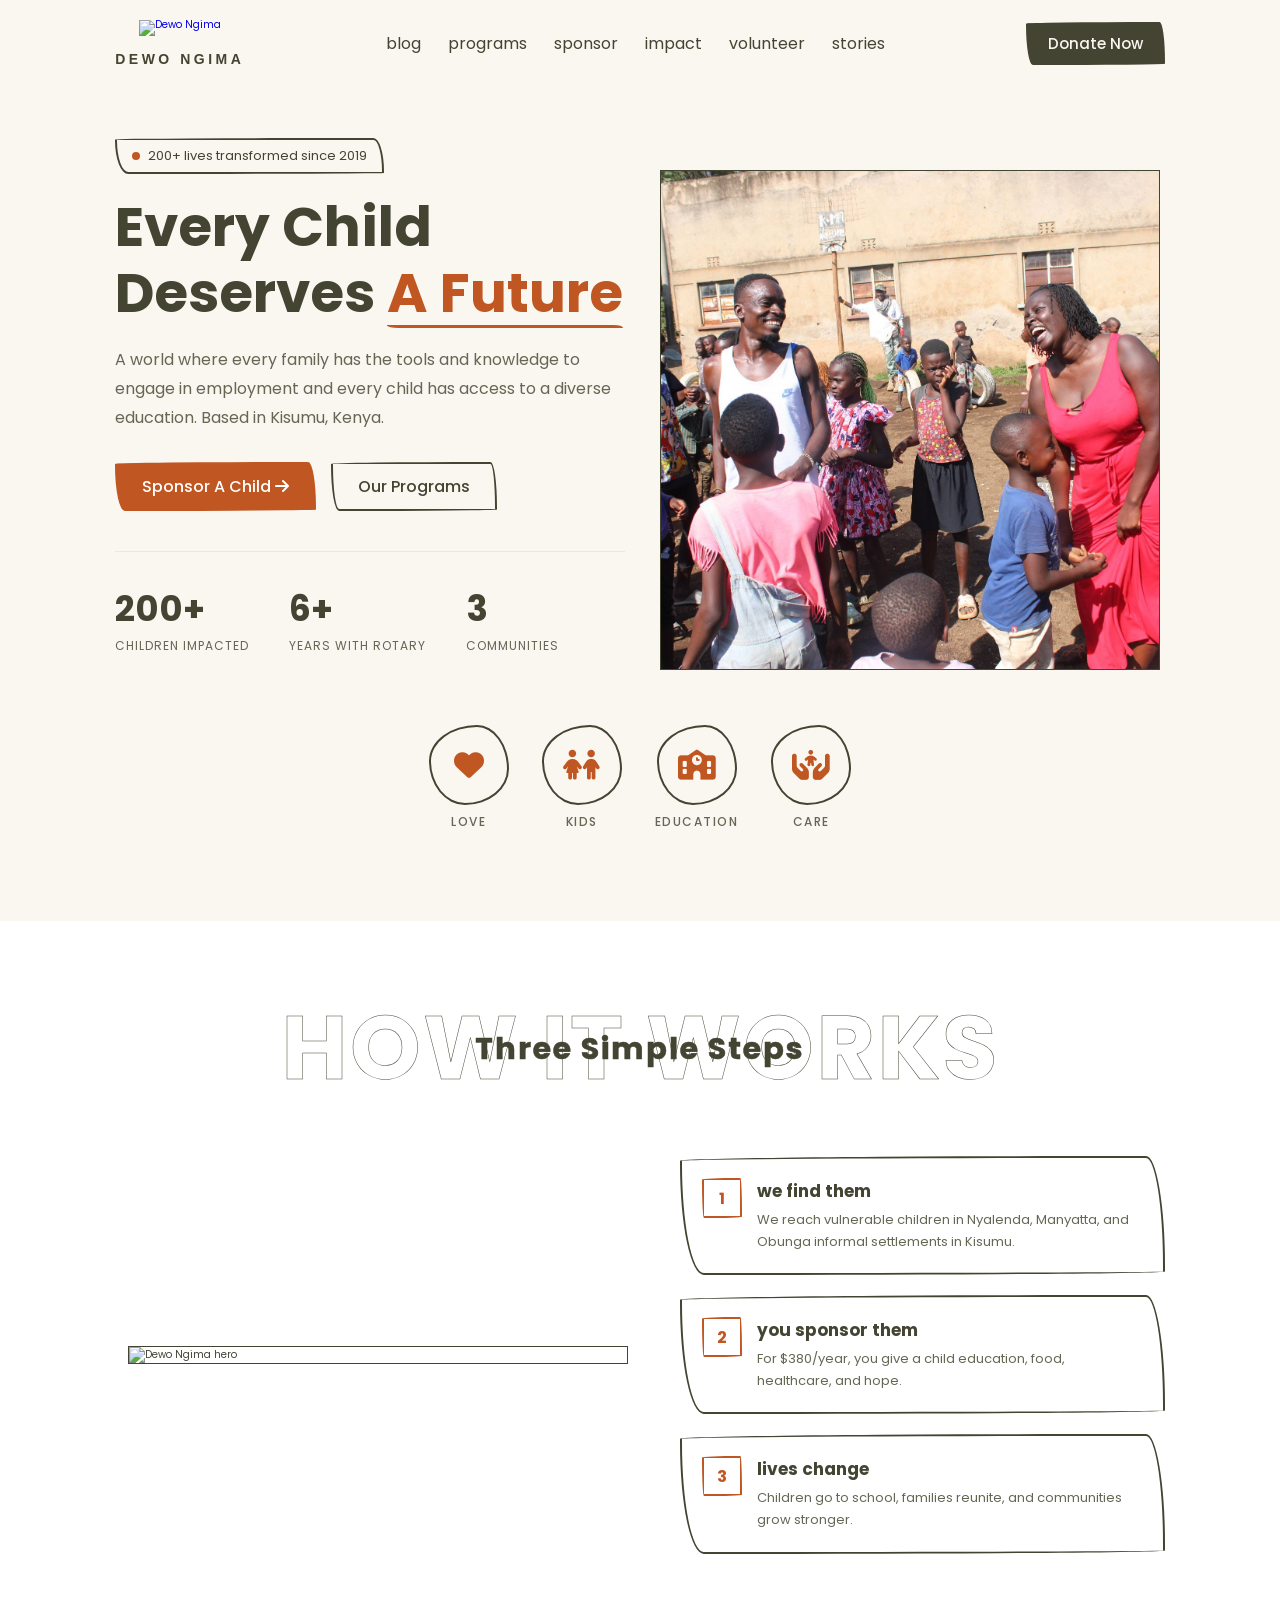
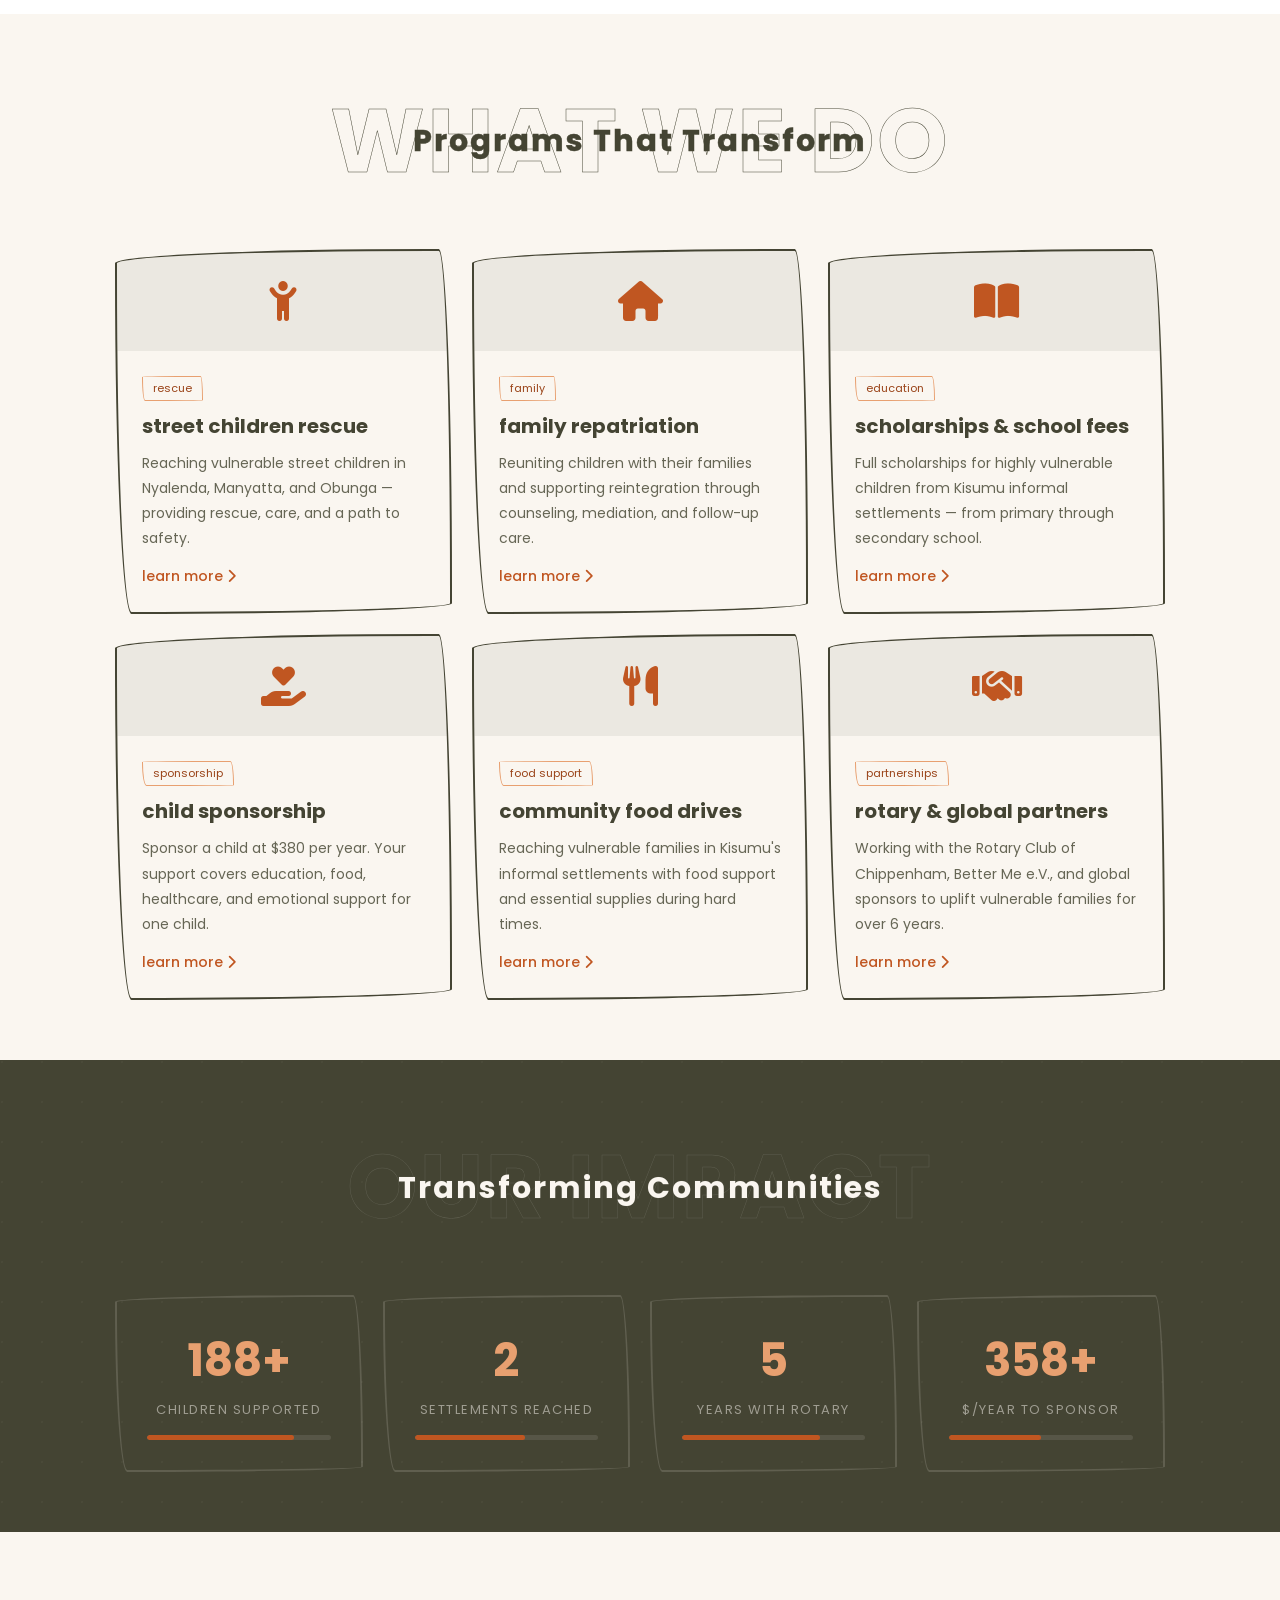
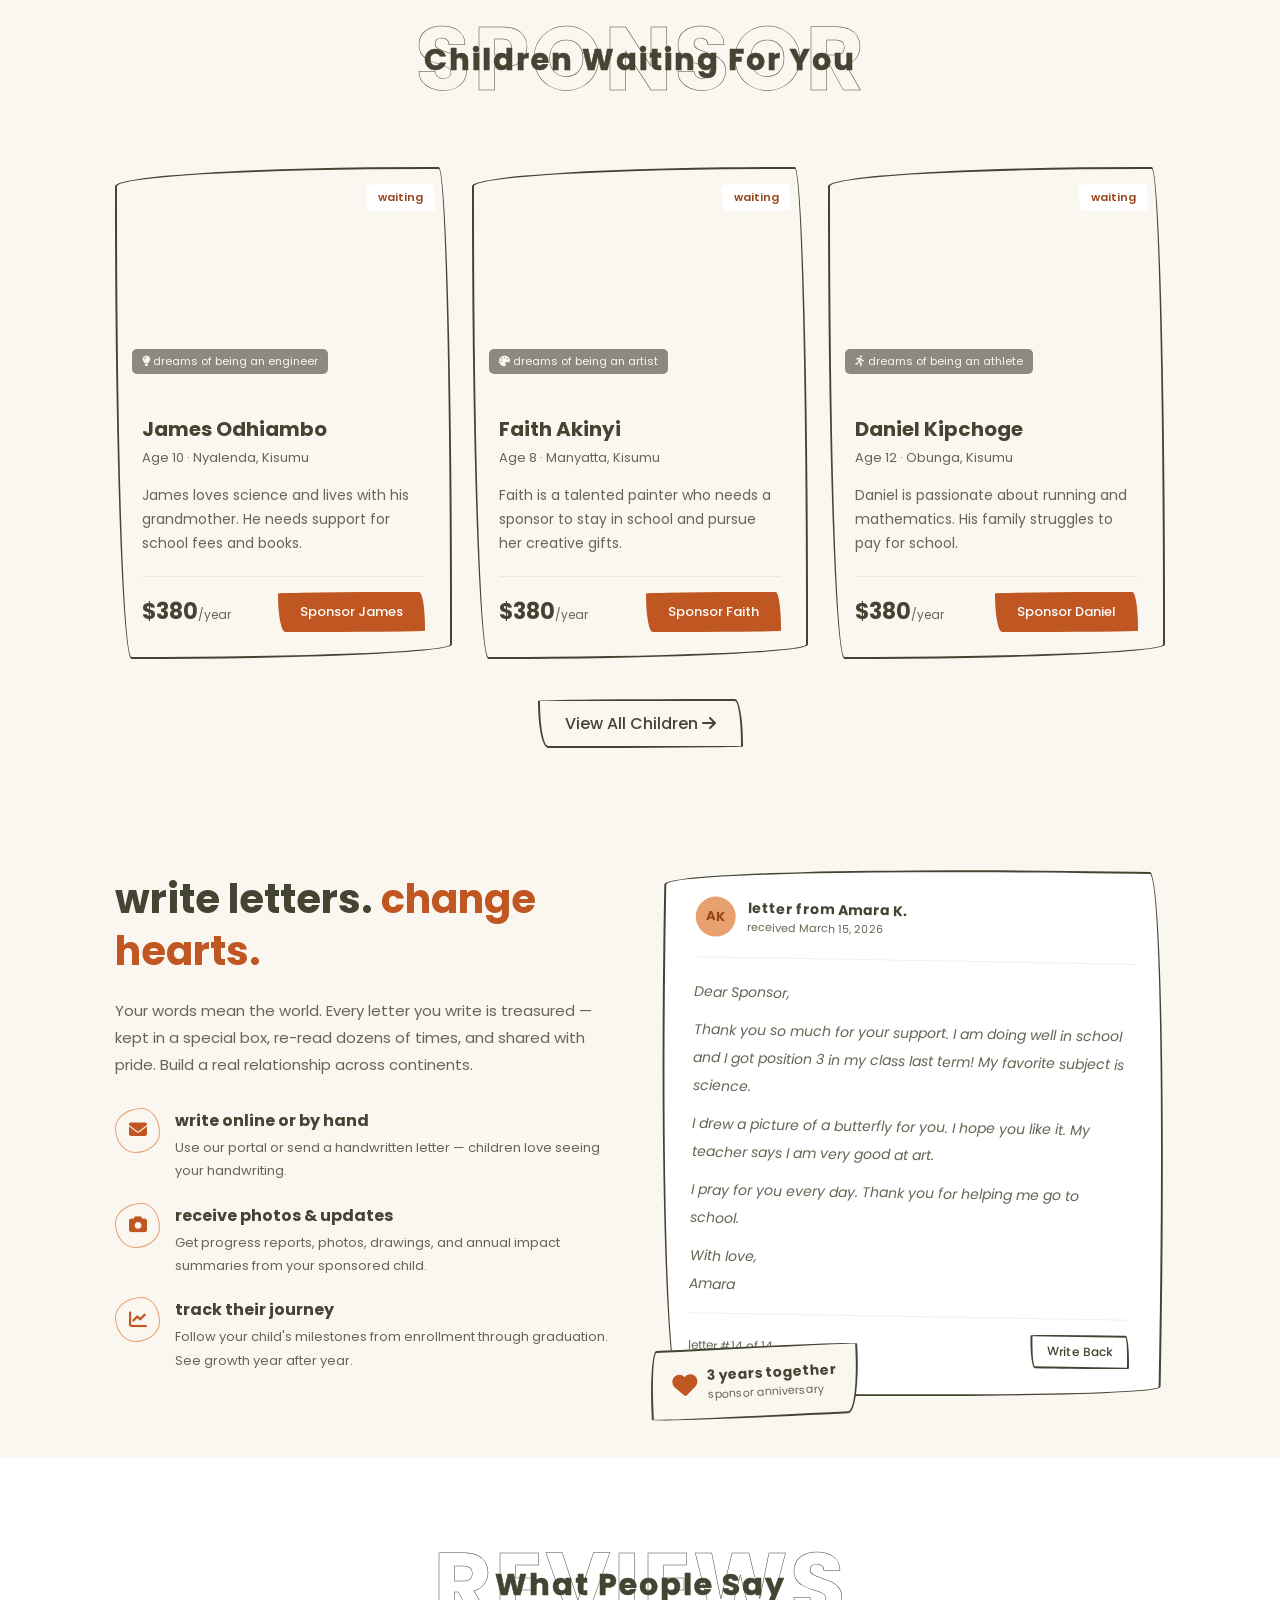
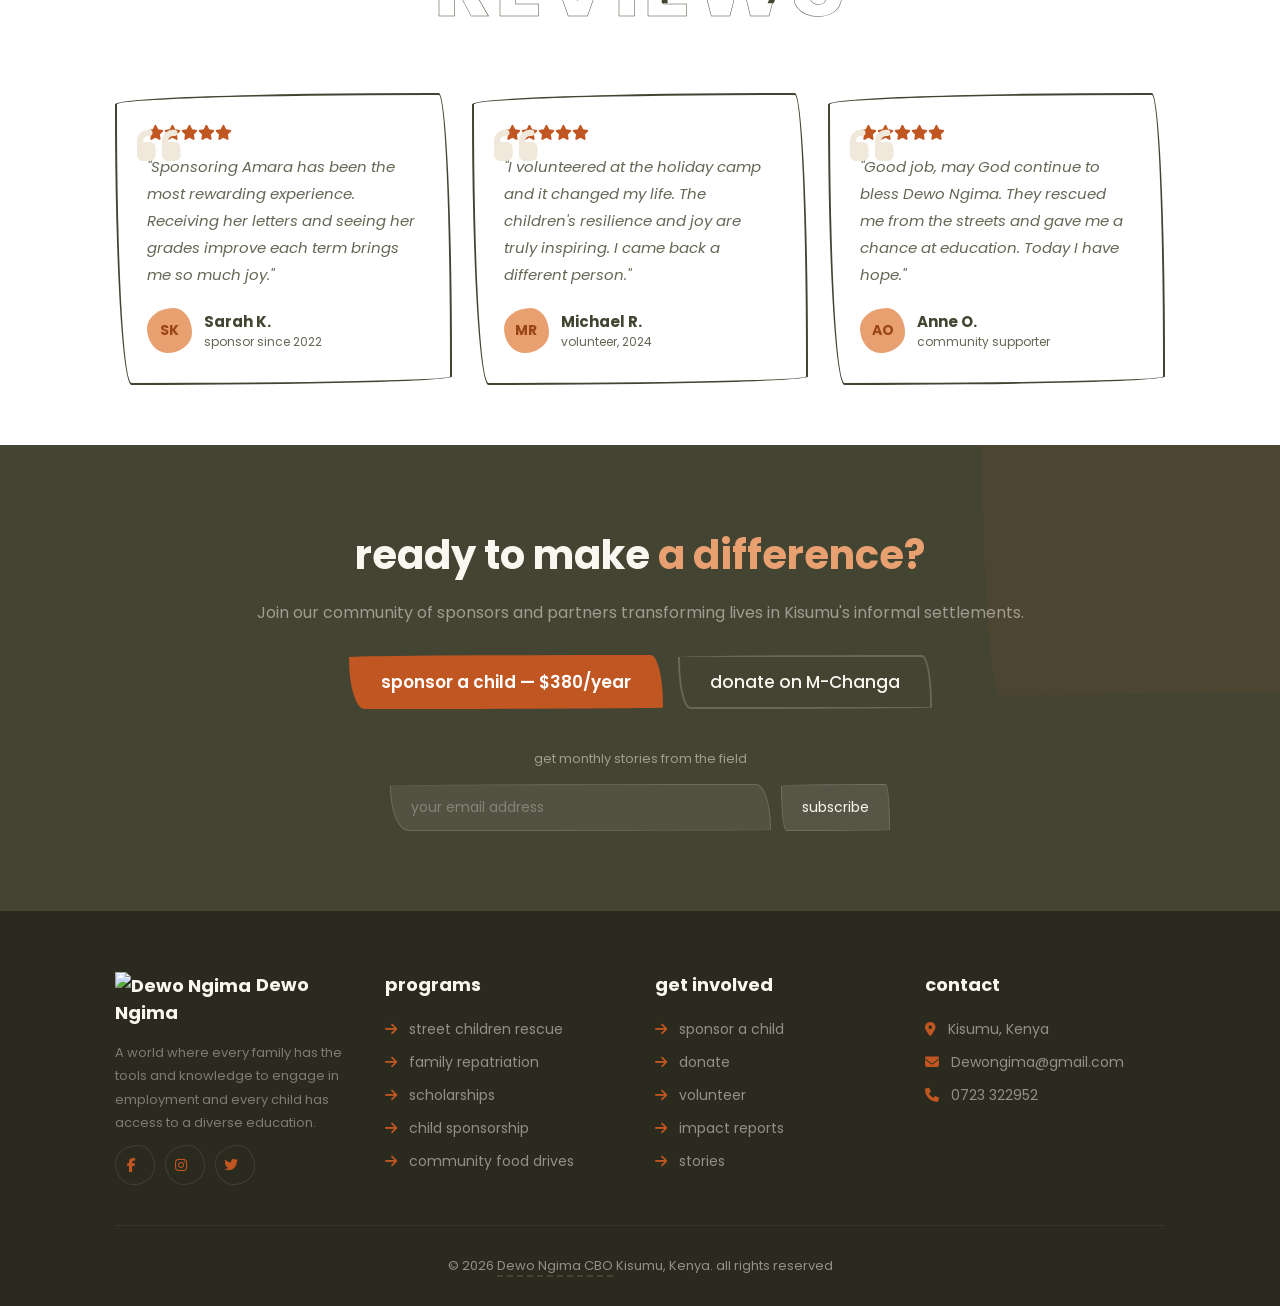
==== commit c2cf2d6f: "add blog" ====
--- a/index.html
+++ b/index.html
@@ -16,7 +16,7 @@
     <div id="menu-btn" class="fas fa-bars"></div>
     <a href="index.html" class="logo"><img src="assets/images/logo.png" alt="Dewo Ngima" class="logo-img"><span class="logo-text">Dewo Ngima</span></a>
     <nav class="navbar">
-      <a href="#home">home</a>
+      <a href="https://dewongima.wordpress.com/" target="_blank">blog</a>
       <a href="#programs">programs</a>
       <a href="pages/sponsor.html">sponsor</a>
       <a href="pages/community.html">impact</a>
